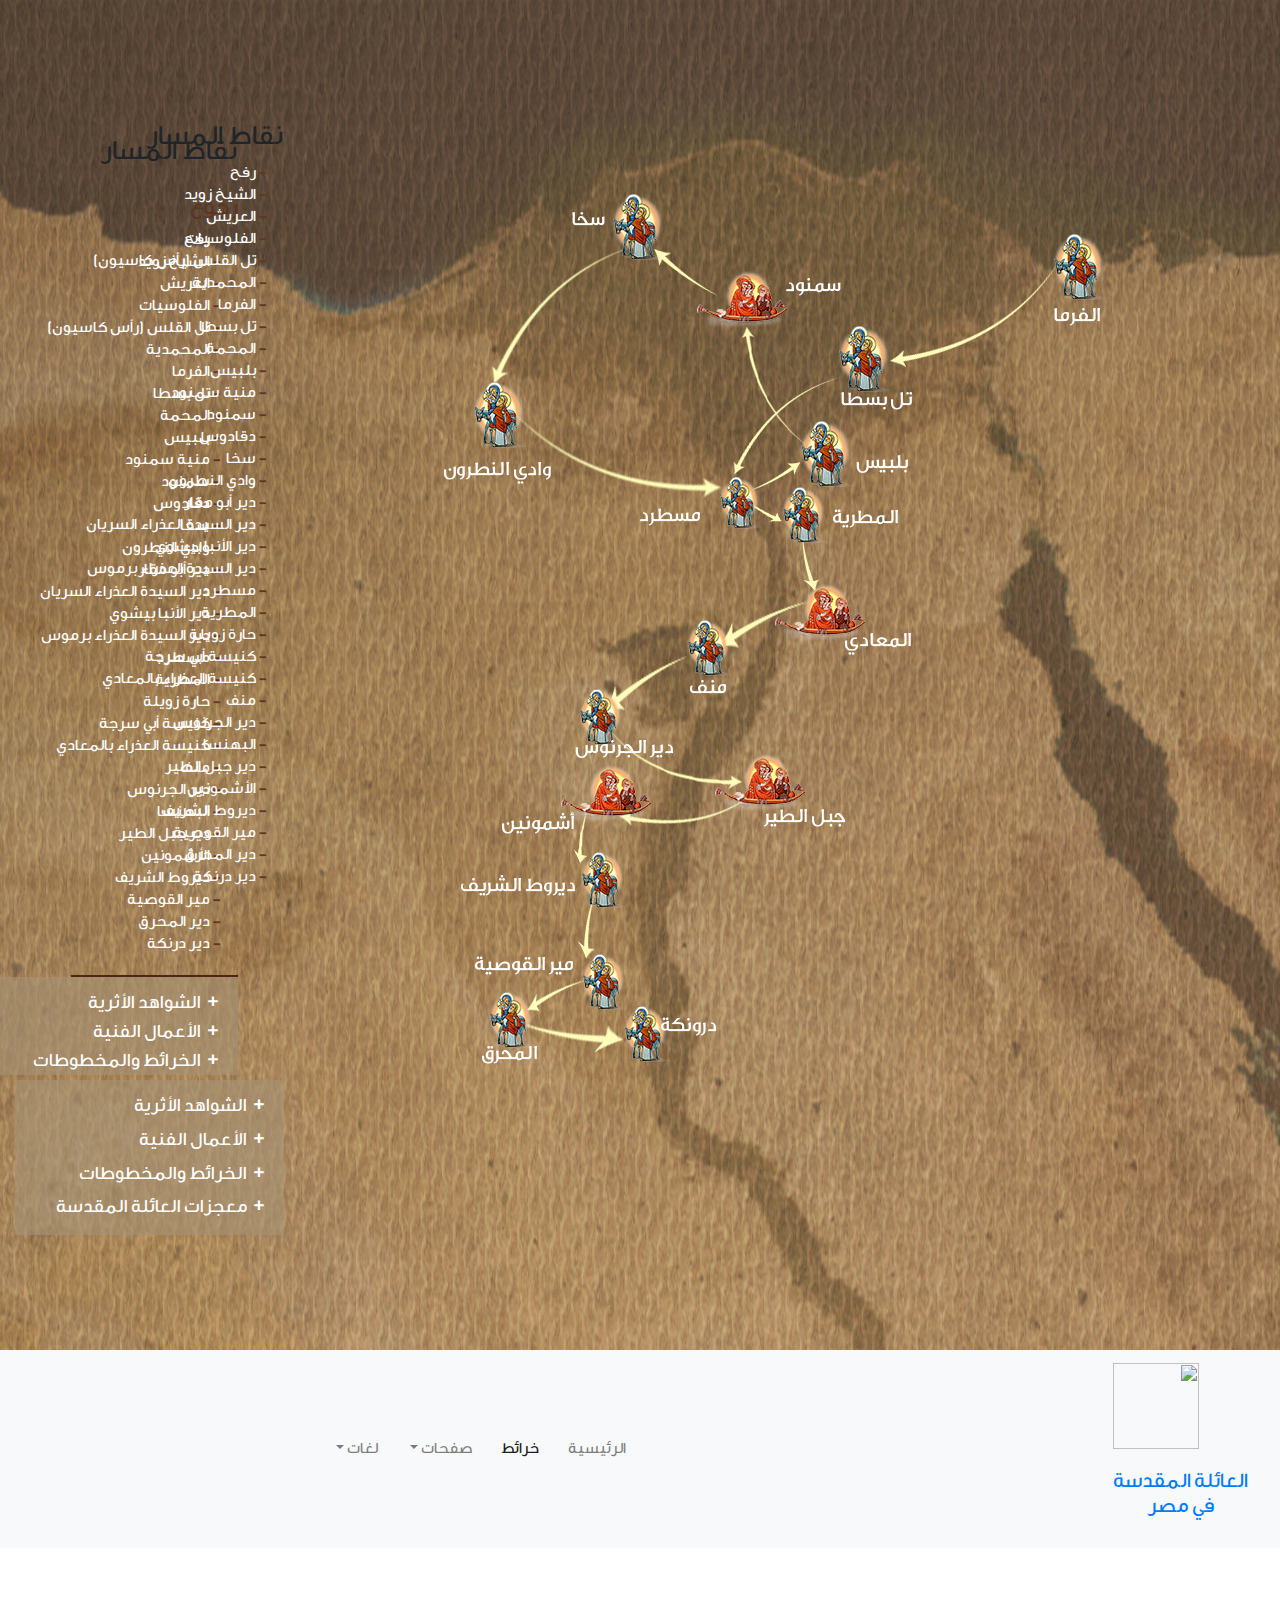
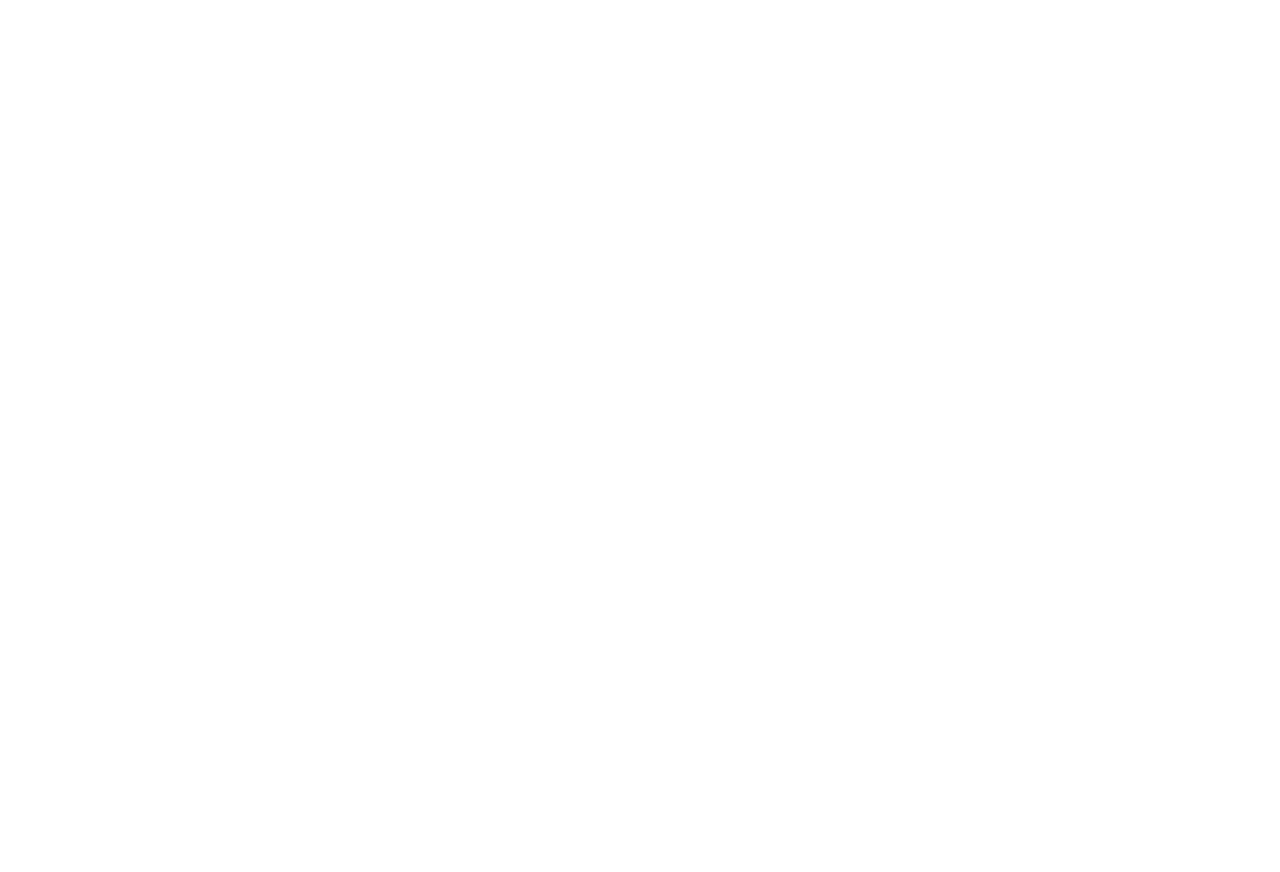
==== index.html @ 208ddb68 "edit" ====
<html>
  <head>
    <meta charset="utf-8" />
    <title>العائلة المقدسة في مصر</title>
    <link rel="stylesheet" href="edit.css">
    <meta content="width=device-width" name="viewport" />
    <meta
      name="viewport"
      content="width=device-width, initial-scale=1, user-scalable=no"
    />
    <meta
      http-equiv="Content-Security-Policy"
      content="upgrade-insecure-requests"
    />
    <link rel="stylesheet" href="style1.css">
    <link rel="stylesheet" href="style2.css">
    <link rel="stylesheet" href="style3.css">
    <link
      rel="icon"
      href="https://oldmap.blessedegypt.com/design2/images/iconpopimg.png"
      type="image/x-icon"
    />
    <link rel="preconnect" href="https://fonts.googleapis.com" />
    <link
      rel="stylesheet"
      href="https://stackpath.bootstrapcdn.com/bootstrap/4.3.1/css/bootstrap.min.css"
      integrity="sha384-ggOyR0iXCbMQv3Xipma34MD+dH/1fQ784/j6cY/iJTQUOhcWr7x9JvoRxT2MZw1T"
      crossorigin="anonymous"
    />
    <!--load all styles -->
        <!--load all styles -->
    <!-- Start WOWSlider.com HEAD section -->


    <!-- End WOWSlider.com HEAD section -->

    <link
      rel="stylesheet"
      href="https://oldmap.blessedegypt.com/css/txx5.css"
    />
    
    <!--added by gerges -->
    <style>
      #second-screen {
        padding-top: 0 !important;
        background: none !important;
      }
      @media (min-width: 769px){
        section#second-screen {
            height: 1350px!important;
        }
      }
      @media (max-width: 500px) and (max-height: 860px){
          section#second-screen {
              height: 845px!important;
          }
      }
      @media (max-width: 540px) and (max-height: 720px){
          section#second-screen {
              height: 1015px!important;
          }
        }

      #second-screen .time-line {
        position: absolute;
        top: 120px;
        left: 15px;
      }
    </style>
    <style>
      .city a {
        color: #fff !important;
      }
    </style>
  </head>
  <body>
    <section id="second-screen" style="height: 819px; padding-top: 50px">
      <div>
        <div>
          <div class="time-line">
            <div class="time">
              <h3>نقاط المسار</h3>
              <table>
                <tbody>
                  <tr>
                    <td class="sep"></td>
                    <td>4 AC</td>
                    <td class="city">
                      <a href="javascript:void(0);" onclick="showMap('رفح',3)"
                        >رفح</a
                      >
                    </td>
                  </tr>
                  <tr>
                    <td class="sep"></td>
                    <td>4 AC</td>
                    <td class="city">
                      <a
                        href="javascript:void(0);"
                        onclick="showMap('الشيخ زويد',10)"
                        >الشيخ زويد</a
                      >
                    </td>
                  </tr>
                  <tr>
                    <td class="sep"></td>
                    <td>4 AC</td>
                    <td class="city">
                      <a
                        href="javascript:void(0);"
                        onclick="showMap('العريش',1)"
                        >العريش</a
                      >
                    </td>
                  </tr>
                  <tr>
                    <td class="sep"></td>
                    <td>4 AC</td>
                    <td class="city">
                      <a
                        href="javascript:void(0);"
                        onclick="showMap('الفلوسيات',11)"
                        >الفلوسيات</a
                      >
                    </td>
                  </tr>
                  <tr>
                    <td class="sep"></td>
                    <td>4 AC</td>
                    <td class="city">
                      <a
                        href="javascript:void(0);"
                        onclick="showMap('تل القلس (رأس كاسيون)',27)"
                        >تل القلس (رأس كاسيون)</a
                      >
                    </td>
                  </tr>
                  <tr>
                    <td class="sep"></td>
                    <td>4 AC</td>
                    <td class="city">
                      <a
                        href="javascript:void(0);"
                        onclick="showMap('المحمدية',28)"
                        >المحمدية</a
                      >
                    </td>
                  </tr>
                  <tr>
                    <td class="sep"></td>
                    <td>4 AC</td>
                    <td class="city">
                      <a
                        href="javascript:void(0);"
                        onclick="showMap('الفرما',29)"
                        >الفرما</a
                      >
                    </td>
                  </tr>
                  <tr>
                    <td class="sep"></td>
                    <td>4 AC</td>
                    <td class="city">
                      <a
                        href="javascript:void(0);"
                        onclick="showMap('تل بسطا',30)"
                        >تل بسطا</a
                      >
                    </td>
                  </tr>
                  <tr>
                    <td class="sep"></td>
                    <td>4 AC</td>
                    <td class="city">
                      <a
                        href="javascript:void(0);"
                        onclick="showMap('المحمة',31)"
                        >المحمة</a
                      >
                    </td>
                  </tr>
                  <tr>
                    <td class="sep"></td>
                    <td>4 AC</td>
                    <td class="city">
                      <a href="javascript:void(0);" onclick="showMap('بلبيس',5)"
                        >بلبيس</a
                      >
                    </td>
                  </tr>
                  <tr>
                    <td class="sep"></td>
                    <td>4 AC</td>
                    <td class="city">
                      <a
                        href="javascript:void(0);"
                        onclick="showMap('منية سمنود',33)"
                        >منية سمنود</a
                      >
                    </td>
                  </tr>
                  <tr>
                    <td class="sep"></td>
                    <td>4 AC</td>
                    <td class="city">
                      <a href="javascript:void(0);" onclick="showMap('سمنود',9)"
                        >سمنود</a
                      >
                    </td>
                  </tr>
                  <tr>
                    <td class="sep"></td>
                    <td>4 AC</td>
                    <td class="city">
                      <a
                        href="javascript:void(0);"
                        onclick="showMap('دقادوس',34)"
                        >دقادوس</a
                      >
                    </td>
                  </tr>
                  <tr>
                    <td class="sep"></td>
                    <td>4 AC</td>
                    <td class="city">
                      <a href="javascript:void(0);" onclick="showMap('سخا',8)"
                        >سخا</a
                      >
                    </td>
                  </tr>
                  <tr>
                    <td class="sep"></td>
                    <td>4 AC</td>
                    <td class="city">
                      <a
                        href="javascript:void(0);"
                        onclick="showMap('وادي النطرون',35)"
                        >وادي النطرون</a
                      >
                    </td>
                  </tr>
                  <tr>
                    <td class="sep"></td>
                    <td>4 AC</td>
                    <td class="city">
                      <a
                        href="javascript:void(0);"
                        onclick="showMap('دير أبو مقار',36)"
                        >دير أبو مقار</a
                      >
                    </td>
                  </tr>
                  <tr>
                    <td class="sep"></td>
                    <td>4 AC</td>
                    <td class="city">
                      <a
                        href="javascript:void(0);"
                        onclick="showMap('دير السيدة العذراء السريان',37)"
                        >دير السيدة العذراء السريان</a
                      >
                    </td>
                  </tr>
                  <tr>
                    <td class="sep"></td>
                    <td>4 AC</td>
                    <td class="city">
                      <a
                        href="javascript:void(0);"
                        onclick="showMap('دير الأنبا بيشوي',41)"
                        >دير الأنبا بيشوي</a
                      >
                    </td>
                  </tr>
                  <tr>
                    <td class="sep"></td>
                    <td>4 AC</td>
                    <td class="city">
                      <a
                        href="javascript:void(0);"
                        onclick="showMap('دير السيدة العذراء برموس',42)"
                        >دير السيدة العذراء برموس</a
                      >
                    </td>
                  </tr>
                  <tr>
                    <td class="sep"></td>
                    <td>4 AC</td>
                    <td class="city">
                      <a
                        href="javascript:void(0);"
                        onclick="showMap('مسطرد',55)"
                        >مسطرد</a
                      >
                    </td>
                  </tr>
                  <tr>
                    <td class="sep"></td>
                    <td>4 AC</td>
                    <td class="city">
                      <a
                        href="javascript:void(0);"
                        onclick="showMap('المطرية',43)"
                        >المطرية</a
                      >
                    </td>
                  </tr>
                  <tr>
                    <td class="sep"></td>
                    <td>4 AC</td>
                    <td class="city">
                      <a
                        href="javascript:void(0);"
                        onclick="showMap('حارة زويلة',56)"
                        >حارة زويلة</a
                      >
                    </td>
                  </tr>
                  <tr>
                    <td class="sep"></td>
                    <td>4 AC</td>
                    <td class="city">
                      <a
                        href="javascript:void(0);"
                        onclick="showMap('كنيسة أبي سرجة',44)"
                        >كنيسة أبي سرجة</a
                      >
                    </td>
                  </tr>
                  <tr>
                    <td class="sep"></td>
                    <td>4 AC</td>
                    <td class="city">
                      <a
                        href="javascript:void(0);"
                        onclick="showMap('كنيسة العذراء بالمعادي',45)"
                        >كنيسة العذراء بالمعادي</a
                      >
                    </td>
                  </tr>
                  <tr>
                    <td class="sep"></td>
                    <td>4 AC</td>
                    <td class="city">
                      <a href="javascript:void(0);" onclick="showMap('منف',46)"
                        >منف</a
                      >
                    </td>
                  </tr>
                  <tr>
                    <td class="sep"></td>
                    <td>4 AC</td>
                    <td class="city">
                      <a
                        href="javascript:void(0);"
                        onclick="showMap('دير الجرنوس',48)"
                        >دير الجرنوس</a
                      >
                    </td>
                  </tr>
                  <tr>
                    <td class="sep"></td>
                    <td>4 AC</td>
                    <td class="city">
                      <a
                        href="javascript:void(0);"
                        onclick="showMap('البهنسا',47)"
                        >البهنسا</a
                      >
                    </td>
                  </tr>
                  <tr>
                    <td class="sep"></td>
                    <td>4 AC</td>
                    <td class="city">
                      <a
                        href="javascript:void(0);"
                        onclick="showMap('دير جبل الطير',49)"
                        >دير جبل الطير</a
                      >
                    </td>
                  </tr>
                  <tr>
                    <td class="sep"></td>
                    <td>4 AC</td>
                    <td class="city">
                      <a
                        href="javascript:void(0);"
                        onclick="showMap('الأشمونين',50)"
                        >الأشمونين</a
                      >
                    </td>
                  </tr>
                  <tr>
                    <td class="sep"></td>
                    <td>4 AC</td>
                    <td class="city">
                      <a
                        href="javascript:void(0);"
                        onclick="showMap('ديروط الشريف',51)"
                        >ديروط الشريف</a
                      >
                    </td>
                  </tr>
                  <tr>
                    <td class="sep"></td>
                    <td>4 AC</td>
                    <td class="city">
                      <a
                        href="javascript:void(0);"
                        onclick="showMap('مير القوصية',52)"
                        >مير القوصية</a
                      >
                    </td>
                  </tr>
                  <tr>
                    <td class="sep"></td>
                    <td>4 AC</td>
                    <td class="city">
                      <a
                        href="javascript:void(0);"
                        onclick="showMap('دير المحرق',7)"
                        >دير المحرق</a
                      >
                    </td>
                  </tr>
                  <tr>
                    <td class="sep"></td>
                    <td>4 AC</td>
                    <td class="city">
                      <a
                        href="javascript:void(0);"
                        onclick="showMap('دير درنكة',12)"
                        >دير درنكة</a
                      >
                    </td>
                  </tr>
                </tbody>
              </table>
            </div>
            <div class="separator"></div>
            <div class="layers">
              <!-- <h3>LAYERS</h3>-->

              <div
                class="panel-group"
                id="accordion"
                role="tablist"
                aria-multiselectable="true"
              >
                <div class="panel panel-default">
                  <div class="panel-heading" role="tab" id="headingOne1">
                    <h4 class="panel-title">
                      <a
                        role="button"
                        data-toggle="collapse"
                        data-parent="#accordion"
                        href="#collapseOne1"
                        aria-expanded="true"
                        aria-controls="collapseOne1"
                      >
                        الشواهد الأثرية
                      </a>
                    </h4>
                  </div>
                  <div
                    id="collapseOne1"
                    class="panel-collapse collapse in"
                    role="tabpanel"
                    aria-labelledby="headingOne1"
                  >
                    <div class="panel-body">
                      <ul>
                        <li>
                          <a onclick="ViewChurches()">الكنائس والأديرة </a>
                        </li>
                        <li><a onclick="ViewCaves()">المغارات </a></li>
                        <li><a onclick="ViewRocks()">الأحجار </a></li>
                        <li><a onclick="ViewWells()">الأبار </a></li>
                        <li><a onclick="ViewTrees()"> الأشجار </a></li>
                      </ul>
                    </div>
                  </div>
                </div>
                <div class="panel panel-default">
                  <div class="panel-heading" role="tab" id="headingOne2">
                    <h4 class="panel-title">
                      <a
                        role="button"
                        data-toggle="collapse"
                        data-parent="#accordion"
                        href="#collapseOne2"
                        aria-expanded="true"
                        aria-controls="collapseOne2"
                      >
                        الأعمال الفنية
                      </a>
                    </h4>
                  </div>
                  <div
                    id="collapseOne2"
                    class="panel-collapse collapse in"
                    role="tabpanel"
                    aria-labelledby="headingOne2"
                  >
                    <div class="panel-body">
                      <ul>
                        <li>
                          <a
                            href="https://oldmap.blessedegypt.com/ar/category/art-work/coptic-and-international-icons"
                            >أيقونات قبطية وعالمية</a
                          >
                        </li>
                        <li>
                          <a
                            href="https://oldmap.blessedegypt.com/ar/category/art-work/holy-family-in-museums"
                            >العائلة المقدسة في المتاحف</a
                          >
                        </li>
                        <li>
                          <a
                            href="https://oldmap.blessedegypt.com/ar/category/art-work/holy-family-on-stamps"
                            >العائلة المقدسة على الطوابع</a
                          >
                        </li>
                        <li>
                          <a
                            href="https://oldmap.blessedegypt.com/ar/category/art-work/holy-family-coptic-art"
                            >الفن القبطي للعائلة المقدسة</a
                          >
                        </li>
                        <li>
                          <a
                            href="https://oldmap.blessedegypt.com/ar/category/art-work/coins-for-holy-family"
                            >عملات معدنية للعائلة المقدسة</a
                          >
                        </li>
                      </ul>
                    </div>
                  </div>
                </div>
                <div class="panel panel-default">
                  <div class="panel-heading" role="tab" id="headingOne3">
                    <h4 class="panel-title">
                      <a
                        role="button"
                        data-toggle="collapse"
                        data-parent="#accordion"
                        href="#collapseOne3"
                        aria-expanded="true"
                        aria-controls="collapseOne3"
                      >
                        الخرائط والمخطوطات
                      </a>
                    </h4>
                  </div>
                  <div
                    id="collapseOne3"
                    class="panel-collapse collapse in"
                    role="tabpanel"
                    aria-labelledby="headingOne3"
                  >
                    <div class="panel-body">
                      <ul>
                        <li>
                          <a
                            href="https://oldmap.blessedegypt.com/ar/category/maps-and-manuscripts/maps"
                            >خرائط</a
                          >
                        </li>
                        <li>
                          <a
                            href="https://oldmap.blessedegypt.com/ar/category/maps-and-manuscripts/manuscripts"
                            >المخطوطات</a
                          >
                        </li>
                        <li>
                          <a
                            href="https://oldmap.blessedegypt.com/ar/category/maps-and-manuscripts/coming-trip"
                            >رحلة المجيئ</a
                          >
                        </li>
                        <li>
                          <a
                            href="https://oldmap.blessedegypt.com/ar/category/maps-and-manuscripts/return-trip"
                            >رحلة العودة</a
                          >
                        </li>
                      </ul>
                    </div>
                  </div>
                </div>
                <div class="panel panel-default">
                  <div class="panel-heading" role="tab" id="headingOne4">
                    <h4 class="panel-title">
                      <a
                        href="https://oldmap.blessedegypt.com/ar/category/holy-family-miracles"
                      >
                        معجزات العائلة المقدسة
                      </a>
                    </h4>
                  </div>
                  <div
                    id="collapseOne4"
                    class="panel-collapse collapse in"
                    role="tabpanel"
                    aria-labelledby="headingOne4"
                  >
                    <div class="panel-body">
                      <ul></ul>
                    </div>
                  </div>
                </div>
              </div>
            </div>
          </div>
          <!--    Start Map -->
          <div class="map-overflow" style="direction: ltr">
            <div class="map-cont">
              <img
                class="map"
                src="map1.jpg"
                alt="map"
              />

              <div class="layers">
                <img
                  class="arrows-layer"
                  src="arrows.png"
                />

                <img
                  class="points-layer"
                  src="points.png"
                />

                <img
                  class="names-layer"
                  src="names.png"
                />

                <a
                  onclick="showMap('الفرما',29)"
                  class="alink"
                  style="top: 10px; right: 20px"
                  title="الفرما"
                ></a>

                <div class="viewIconImg">
                  <img
                    src="https://blessedegypt.com/map/images/church.png"
                    class="viewChurch animate__slideInDown"
                    style="width: 50px; height: auto; top: 10px; right: 40px"
                  />
                </div>

                <a
                  onclick="showMap('تل بسطا',30)"
                  class="alink"
                  style="top: 120px; right: 240px"
                  title="تل بسطا"
                ></a>
                <div class="viewIconImg">
                  <img
                    src="https://blessedegypt.com/map/images/wells.png"
                    class="viewWell animate__slideInDown"
                    style="width: 50px; height: auto; top: 120px; right: 260px"
                  />
                  <img
                    src="https://blessedegypt.com/map/images/church.png"
                    class="viewChurch animate__slideInDown"
                    style="width: 50px; height: auto; top: 120px; right: 260px"
                  />
                </div>

                <a
                  onclick="showMap('بلبيس',5)"
                  class="alink"
                  style="top: 230px; right: 290px; width: 70px; height: 70px"
                  title="بلبيس"
                ></a>
                <div class="viewIconImg"></div>

                <a
                  onclick="showMap('سمنود',9)"
                  class="alink"
                  style="top: 65px; right: 355px"
                  title="سمنود"
                ></a>
                <div class="viewIconImg">
                  <img
                    src="https://blessedegypt.com/map/images/wells.png"
                    class="viewWell animate__slideInDown"
                    style="width: 50px; height: auto; top: 65px; right: 375px"
                  />
                  <img
                    src="https://blessedegypt.com/map/images/church.png"
                    class="viewChurch animate__slideInDown"
                    style="width: 50px; height: auto; top: 65px; right: 375px"
                  />
                </div>

                <a
                  onclick="showMap('سخا',8)"
                  class="alink"
                  style="top: 0; left: 150px"
                  title="سخا"
                ></a>
                <div class="viewIconImg">
                  <img
                    src="https://blessedegypt.com/map/images/rocks0.png"
                    class="viewRock animate__slideInDown"
                    style="width: 50px; height: auto; top: 0px; left: 170px"
                  />
                  <img
                    src="https://blessedegypt.com/map/images/church.png"
                    class="viewChurch animate__slideInDown"
                    style="width: 50px; height: auto; top: 0px; left: 170px"
                  />
                </div>

                <a
                  onclick="showMap('وادي النطرون',35)"
                  class="alink"
                  style="top: 170px; left: 20px"
                  title="وادي النطرون"
                ></a>
                <div class="viewIconImg">
                  <img
                    src="https://blessedegypt.com/map/images/church.png"
                    class="viewChurch animate__slideInDown"
                    style="width: 50px; height: auto; top: 170px; left: 40px"
                  />
                </div>

                <a
                  onclick="showMap('مسطرد',55)"
                  class="alink"
                  style="top: 270px; right: 390px; width: 70px; height: 70px"
                  title="مسطرد"
                ></a>
                <div class="viewIconImg">
                  <img
                    src="https://blessedegypt.com/map/images/wells.png"
                    class="viewWell animate__slideInDown animate__slideInDown"
                    style="width: 50px; height: auto; top: 270px; right: 410px"
                  />
                  <img
                    src="https://blessedegypt.com/map/images/church.png"
                    class="viewChurch animate__slideInDown"
                    style="width: 50px; height: auto; top: 270px; right: 410px"
                  />
                  <img
                    src="https://blessedegypt.com/map/images/caves0.png"
                    class="viewCave animate__slideInDown"
                    style="width: 50px; height: auto; top: 270px; right: 410px"
                  />
                </div>

                <a
                  onclick="showMap('المطرية',43)"
                  class="alink"
                  style="top: 300px; right: 320px; width: 70px; height: 70px"
                  title="المطرية"
                ></a>
                <div class="viewIconImg">
                  <img
                    src="https://blessedegypt.com/map/images/tree0.png"
                    class="viewTree animate__slideInDown"
                    style="width: 50px; height: auto; top: 300px; right: 340px"
                  />
                  <img
                    src="https://blessedegypt.com/map/images/wells.png"
                    class="viewWell animate__slideInDown"
                    style="width: 50px; height: auto; top: 300px; right: 340px"
                  />
                  <img
                    src="https://blessedegypt.com/map/images/church.png"
                    class="viewChurch animate__slideInDown"
                    style="width: 50px; height: auto; top: 300px; right: 340px"
                  />
                </div>

                <a
                  onclick="showMap('كنيسة العذراء بالمعادي',45)"
                  class="alink"
                  style="top: 380px; right: 280px; width: 90px; height: 90px"
                  title="كنيسة العذراء بالمعادي"
                ></a>
                <div class="viewIconImg">
                  <img
                    src="https://blessedegypt.com/map/images/church.png"
                    class="viewChurch animate__slideInDown"
                    style="width: 50px; height: auto; top: 380px; right: 300px"
                  />
                </div>

                <a
                  onclick="showMap('منف',46)"
                  class="alink"
                  style="top: 420px; left: 240px; width: 90px; height: 90px"
                  title="manf "
                ></a>
                <div class="viewIconImg"></div>

                <a
                  onclick="showMap('دير الجرنوس',48)"
                  class="alink"
                  style="top: 480px; left: 130px; width: 90px; height: 90px"
                  title="دير الجرنوس"
                ></a>
                <div class="viewIconImg">
                  <img
                    src="https://blessedegypt.com/map/images/wells.png"
                    class="viewWell animate__slideInDown"
                    style="width: 50px; height: auto; top: 480px; left: 150px"
                  />
                  <img
                    src="https://blessedegypt.com/map/images/church.png"
                    class="viewChurch animate__slideInDown"
                    style="width: 50px; height: auto; top: 480px; left: 150px"
                  />
                </div>

                <a
                  onclick="showMap('دير جبل الطير',49)"
                  class="alink"
                  style="top: 542px; left: 290px; width: 90px; height: 90px"
                  title="دير جبل الطير"
                ></a>
                <div class="viewIconImg">
                  <img
                    src="https://blessedegypt.com/map/images/rocks0.png"
                    class="viewRock animate__slideInDown"
                    style="width: 50px; height: auto; top: 542px; left: 310px"
                  />
                  <img
                    src="https://blessedegypt.com/map/images/church.png"
                    class="viewChurch animate__slideInDown"
                    style="width: 50px; height: auto; top: 542px; left: 310px"
                  />
                  <img
                    src="https://blessedegypt.com/map/images/caves0.png"
                    class="viewCave animate__slideInDown"
                    style="width: 50px; height: auto; top: 542px; left: 310px"
                  />
                </div>

                <a
                  onclick="showMap('الأشمونين',50)"
                  class="alink"
                  style="top: 572px; left: 140px; width: 70px; height: 70px"
                  title="الأشمونين"
                ></a>
                <div class="viewIconImg">
                  <img
                    src="https://blessedegypt.com/map/images/church.png"
                    class="viewChurch animate__slideInDown"
                    style="width: 50px; height: auto; top: 572px; left: 160px"
                  />
                </div>

                <a
                  onclick="showMap('ديروط الشريف',51)"
                  class="alink"
                  style="bottom: 140px; left: 130px; width: 80px; height: 80px"
                  title="ديروط الشريف"
                ></a>
                <div class="viewIconImg">
                  <img
                    src="https://blessedegypt.com/map/images/tree0.png"
                    class="viewTree animate__slideInDown"
                    style="
                      width: 50px;
                      height: auto;
                      bottom: 140px;
                      left: 150px;
                    "
                  />
                  <img
                    src="https://blessedegypt.com/map/images/church.png"
                    class="viewChurch animate__slideInDown"
                    style="
                      width: 50px;
                      height: auto;
                      bottom: 140px;
                      left: 150px;
                    "
                  />
                </div>

                <a
                  onclick="showMap('مير القوصية',52)"
                  class="alink"
                  style="bottom: 40px; left: 130px; width: 80px; height: 80px"
                  title="مير القوصية"
                ></a>
                <div class="viewIconImg"></div>

                <a
                  onclick="showMap('دير المحرق',7)"
                  class="alink"
                  style="bottom: 5px; left: 40px; width: 80px; height: 80px"
                  title="دير المحرق"
                ></a>
                <div class="viewIconImg">
                  <img
                    src="https://blessedegypt.com/map/images/church.png"
                    class="viewChurch animate__slideInDown"
                    style="width: 50px; height: auto; bottom: 5px; left: 60px"
                  />
                </div>

                <a
                  onclick="showMap('دير درنكة',12)"
                  class="alink"
                  style="bottom: -15px; left: 180px; width: 70px; height: 70px"
                  title="dronka "
                ></a>
                <div class="viewIconImg">
                  <img
                    src="https://blessedegypt.com/map/images/church.png"
                    class="viewChurch animate__slideInDown"
                    style="
                      width: 50px;
                      height: auto;
                      bottom: -15px;
                      left: 200px;
                    "
                  />
                </div>
              </div>
            </div>
          </div>
          <!--    End Map -->
        </div>
      </div>
    </section>

    <section id="mapcontainer">
      <nav class="navbar navbar-expand-lg navbar-light bg-light ss">
        <div class="navbar-brand">
          <a
            class="navbar-brandx"
            href="https://oldmap.blessedegypt.com/ar/map"
          >
            <img
              class="animate__animated animate__pulse animate__infinite"
              src="https://blessedegypt.com/map/images/iconpopimg.png"
              data-pagespeed-url-hash="285851992"
              onload="pagespeed.CriticalImages.checkImageForCriticality(this);"
            />
            <p>العائلة المقدسة <br />في مصر</p>
          </a>
        </div>

        <button
          class="navbar-toggler"
          type="button"
          data-toggle="collapse"
          data-target="#navbarNavDropdown"
          aria-controls="navbarNavDropdown"
          aria-expanded="false"
          aria-label="Toggle navigation"
        >
          <span class="navbar-toggler-icon"></span>
        </button>
        <div class="collapse navbar-collapse" id="navbarNavDropdown">
          <ul class="navbar-nav" style="margin-right: 40% !important">
            <li class="nav-item">
              <a class="nav-link" href="https://oldmap.blessedegypt.com/ar"
                >الرئيسية</a
              >
            </li>
            <li class="nav-item active" onclick="showMap('RAFAH')">
              <a
                class="nav-link"
                href="javascript:void(0);"
                onclick="showMap('RAFAH')"
                >خرائط</a
              >
            </li>

            <li class="nav-item dropdown">
              <a
                class="nav-link dropdown-toggle"
                href="#"
                id="navbarDropdown"
                role="button"
                data-toggle="dropdown"
                aria-haspopup="true"
                aria-expanded="false"
              >
                صفحات
              </a>
              <div class="dropdown-menu" aria-labelledby="navbarDropdown">
                <a
                  class="dropdown-item"
                  href="https://oldmap.blessedegypt.com/ar/page/about-us"
                  >من نحن</a
                >
                <a
                  class="dropdown-item"
                  href="https://oldmap.blessedegypt.com/ar/page/contact-us"
                  >تواصل معنا</a
                >
                <a
                  class="dropdown-item"
                  href="https://oldmap.blessedegypt.com/ar/page/references"
                  >المصادر</a
                >
              </div>
            </li>

            <li class="nav-item dropdown">
              <a
                class="nav-link dropdown-toggle"
                href="#"
                id="navbarDropdown"
                role="button"
                data-toggle="dropdown"
                aria-haspopup="true"
                aria-expanded="false"
              >
                لغات
              </a>
              <div class="dropdown-menu" aria-labelledby="navbarDropdown">
                <a
                  class="dropdown-item"
                  href="https://oldmap.blessedegypt.com/lang/en"
                  >English
                  <img
                    src="https://oldmap.blessedegypt.com/images/english.png"
                  />
                </a>
                <a
                  class="dropdown-item"
                  href="https://oldmap.blessedegypt.com/lang/fr"
                  >Français
                  <img src="https://oldmap.blessedegypt.com/images/fr.png"
                /></a>
                <a
                  class="dropdown-item"
                  href="https://oldmap.blessedegypt.com/lang/de"
                  >Deutsch
                  <img src="https://oldmap.blessedegypt.com/images/de.png"
                /></a>
                <a
                  class="dropdown-item"
                  href="https://oldmap.blessedegypt.com/lang/it"
                  >Italiano
                  <img src="https://oldmap.blessedegypt.com/images/it.png"
                /></a>
                <a
                  class="dropdown-item"
                  href="https://oldmap.blessedegypt.com/lang/sp"
                  >Español
                  <img src="https://oldmap.blessedegypt.com/images/sp.png"
                /></a>
                <a
                  class="dropdown-item"
                  href="https://oldmap.blessedegypt.com/lang/pt"
                  >Português
                  <img src="https://oldmap.blessedegypt.com/images/pt.png"
                /></a>
                <a
                  class="dropdown-item"
                  href="https://oldmap.blessedegypt.com/lang/ru"
                  >Русский
                  <img src="https://oldmap.blessedegypt.com/images/ru.png"
                /></a>
              </div>
            </li>
          </ul>
        </div>
      </nav>

      <div class="menu-overlay">&nbsp;</div>
      <div id="map-timline2">
        <div class="time-line" style="width: 100% !important">
          <div class="time">
            <h3>نقاط المسار</h3>
            <h4
              class="return"
              onclick="Return2()"
              style="
                cursor: pointer;
                color: #5c3623;
                padding-top: 16px;
                font-family: 'Cinzel';
                text-align: center;
              "
            >
              رجوع
            </h4>

            <table>
              <tbody>
                <tr>
                  <td class="sep"></td>
                  <td>4 AC</td>
                  <td class="city">
                    <a href="javascript:void(0);" onclick="showMap('رفح',3)"
                      >رفح</a
                    >
                  </td>
                </tr>
                <tr>
                  <td class="sep"></td>
                  <td>4 AC</td>
                  <td class="city">
                    <a
                      href="javascript:void(0);"
                      onclick="showMap('الشيخ زويد',10)"
                      >الشيخ زويد</a
                    >
                  </td>
                </tr>
                <tr>
                  <td class="sep"></td>
                  <td>4 AC</td>
                  <td class="city">
                    <a href="javascript:void(0);" onclick="showMap('العريش',1)"
                      >العريش</a
                    >
                  </td>
                </tr>
                <tr>
                  <td class="sep"></td>
                  <td>4 AC</td>
                  <td class="city">
                    <a
                      href="javascript:void(0);"
                      onclick="showMap('الفلوسيات',11)"
                      >الفلوسيات</a
                    >
                  </td>
                </tr>
                <tr>
                  <td class="sep"></td>
                  <td>4 AC</td>
                  <td class="city">
                    <a
                      href="javascript:void(0);"
                      onclick="showMap('تل القلس (رأس كاسيون)',27)"
                      >تل القلس (رأس كاسيون)</a
                    >
                  </td>
                </tr>
                <tr>
                  <td class="sep"></td>
                  <td>4 AC</td>
                  <td class="city">
                    <a
                      href="javascript:void(0);"
                      onclick="showMap('المحمدية',28)"
                      >المحمدية</a
                    >
                  </td>
                </tr>
                <tr>
                  <td class="sep"></td>
                  <td>4 AC</td>
                  <td class="city">
                    <a href="javascript:void(0);" onclick="showMap('الفرما',29)"
                      >الفرما</a
                    >
                  </td>
                </tr>
                <tr>
                  <td class="sep"></td>
                  <td>4 AC</td>
                  <td class="city">
                    <a
                      href="javascript:void(0);"
                      onclick="showMap('تل بسطا',30)"
                      >تل بسطا</a
                    >
                  </td>
                </tr>
                <tr>
                  <td class="sep"></td>
                  <td>4 AC</td>
                  <td class="city">
                    <a href="javascript:void(0);" onclick="showMap('المحمة',31)"
                      >المحمة</a
                    >
                  </td>
                </tr>
                <tr>
                  <td class="sep"></td>
                  <td>4 AC</td>
                  <td class="city">
                    <a href="javascript:void(0);" onclick="showMap('بلبيس',5)"
                      >بلبيس</a
                    >
                  </td>
                </tr>
                <tr>
                  <td class="sep"></td>
                  <td>4 AC</td>
                  <td class="city">
                    <a
                      href="javascript:void(0);"
                      onclick="showMap('منية سمنود',33)"
                      >منية سمنود</a
                    >
                  </td>
                </tr>
                <tr>
                  <td class="sep"></td>
                  <td>4 AC</td>
                  <td class="city">
                    <a href="javascript:void(0);" onclick="showMap('سمنود',9)"
                      >سمنود</a
                    >
                  </td>
                </tr>
                <tr>
                  <td class="sep"></td>
                  <td>4 AC</td>
                  <td class="city">
                    <a href="javascript:void(0);" onclick="showMap('دقادوس',34)"
                      >دقادوس</a
                    >
                  </td>
                </tr>
                <tr>
                  <td class="sep"></td>
                  <td>4 AC</td>
                  <td class="city">
                    <a href="javascript:void(0);" onclick="showMap('سخا',8)"
                      >سخا</a
                    >
                  </td>
                </tr>
                <tr>
                  <td class="sep"></td>
                  <td>4 AC</td>
                  <td class="city">
                    <a
                      href="javascript:void(0);"
                      onclick="showMap('وادي النطرون',35)"
                      >وادي النطرون</a
                    >
                  </td>
                </tr>
                <tr>
                  <td class="sep"></td>
                  <td>4 AC</td>
                  <td class="city">
                    <a
                      href="javascript:void(0);"
                      onclick="showMap('دير أبو مقار',36)"
                      >دير أبو مقار</a
                    >
                  </td>
                </tr>
                <tr>
                  <td class="sep"></td>
                  <td>4 AC</td>
                  <td class="city">
                    <a
                      href="javascript:void(0);"
                      onclick="showMap('دير السيدة العذراء السريان',37)"
                      >دير السيدة العذراء السريان</a
                    >
                  </td>
                </tr>
                <tr>
                  <td class="sep"></td>
                  <td>4 AC</td>
                  <td class="city">
                    <a
                      href="javascript:void(0);"
                      onclick="showMap('دير الأنبا بيشوي',41)"
                      >دير الأنبا بيشوي</a
                    >
                  </td>
                </tr>
                <tr>
                  <td class="sep"></td>
                  <td>4 AC</td>
                  <td class="city">
                    <a
                      href="javascript:void(0);"
                      onclick="showMap('دير السيدة العذراء برموس',42)"
                      >دير السيدة العذراء برموس</a
                    >
                  </td>
                </tr>
                <tr>
                  <td class="sep"></td>
                  <td>4 AC</td>
                  <td class="city">
                    <a href="javascript:void(0);" onclick="showMap('مسطرد',55)"
                      >مسطرد</a
                    >
                  </td>
                </tr>
                <tr>
                  <td class="sep"></td>
                  <td>4 AC</td>
                  <td class="city">
                    <a
                      href="javascript:void(0);"
                      onclick="showMap('المطرية',43)"
                      >المطرية</a
                    >
                  </td>
                </tr>
                <tr>
                  <td class="sep"></td>
                  <td>4 AC</td>
                  <td class="city">
                    <a
                      href="javascript:void(0);"
                      onclick="showMap('حارة زويلة',56)"
                      >حارة زويلة</a
                    >
                  </td>
                </tr>
                <tr>
                  <td class="sep"></td>
                  <td>4 AC</td>
                  <td class="city">
                    <a
                      href="javascript:void(0);"
                      onclick="showMap('كنيسة أبي سرجة',44)"
                      >كنيسة أبي سرجة</a
                    >
                  </td>
                </tr>
                <tr>
                  <td class="sep"></td>
                  <td>4 AC</td>
                  <td class="city">
                    <a
                      href="javascript:void(0);"
                      onclick="showMap('كنيسة العذراء بالمعادي',45)"
                      >كنيسة العذراء بالمعادي</a
                    >
                  </td>
                </tr>
                <tr>
                  <td class="sep"></td>
                  <td>4 AC</td>
                  <td class="city">
                    <a href="javascript:void(0);" onclick="showMap('منف',46)"
                      >منف</a
                    >
                  </td>
                </tr>
                <tr>
                  <td class="sep"></td>
                  <td>4 AC</td>
                  <td class="city">
                    <a
                      href="javascript:void(0);"
                      onclick="showMap('دير الجرنوس',48)"
                      >دير الجرنوس</a
                    >
                  </td>
                </tr>
                <tr>
                  <td class="sep"></td>
                  <td>4 AC</td>
                  <td class="city">
                    <a
                      href="javascript:void(0);"
                      onclick="showMap('البهنسا',47)"
                      >البهنسا</a
                    >
                  </td>
                </tr>
                <tr>
                  <td class="sep"></td>
                  <td>4 AC</td>
                  <td class="city">
                    <a
                      href="javascript:void(0);"
                      onclick="showMap('دير جبل الطير',49)"
                      >دير جبل الطير</a
                    >
                  </td>
                </tr>
                <tr>
                  <td class="sep"></td>
                  <td>4 AC</td>
                  <td class="city">
                    <a
                      href="javascript:void(0);"
                      onclick="showMap('الأشمونين',50)"
                      >الأشمونين</a
                    >
                  </td>
                </tr>
                <tr>
                  <td class="sep"></td>
                  <td>4 AC</td>
                  <td class="city">
                    <a
                      href="javascript:void(0);"
                      onclick="showMap('ديروط الشريف',51)"
                      >ديروط الشريف</a
                    >
                  </td>
                </tr>
                <tr>
                  <td class="sep"></td>
                  <td>4 AC</td>
                  <td class="city">
                    <a
                      href="javascript:void(0);"
                      onclick="showMap('مير القوصية',52)"
                      >مير القوصية</a
                    >
                  </td>
                </tr>
                <tr>
                  <td class="sep"></td>
                  <td>4 AC</td>
                  <td class="city">
                    <a
                      href="javascript:void(0);"
                      onclick="showMap('دير المحرق',7)"
                      >دير المحرق</a
                    >
                  </td>
                </tr>
                <tr>
                  <td class="sep"></td>
                  <td>4 AC</td>
                  <td class="city">
                    <a
                      href="javascript:void(0);"
                      onclick="showMap('دير درنكة',12)"
                      >دير درنكة</a
                    >
                  </td>
                </tr>
              </tbody>
            </table>
            <div class="separator"></div>
            <div class="layers">
              <!-- <h3>LAYERS</h3>-->

              <div
                class="panel-group"
                id="accordion"
                role="tablist"
                aria-multiselectable="true"
              >
                <div class="panel panel-default">
                  <div class="panel-heading" role="tab" id="headingOne1">
                    <h4 class="panel-title">
                      <a
                        role="button"
                        data-toggle="collapse"
                        data-parent="#accordion"
                        href="#collapseOne1"
                        aria-expanded="true"
                        aria-controls="collapseOne1"
                      >
                        الشواهد الأثرية
                      </a>
                    </h4>
                  </div>
                  <div
                    id="collapseOne1"
                    class="panel-collapse collapse in"
                    role="tabpanel"
                    aria-labelledby="headingOne1"
                  >
                    <div class="panel-body">
                      <ul>
                        <li>
                          <a
                            href="javascript:void(0);"
                            onclick="showMap('CHURCHES')"
                            >الكنائس والأديرة
                          </a>
                        </li>
                        <li>
                          <a
                            href="javascript:void(0);"
                            onclick="showMap('CAVES')"
                            >المغارات</a
                          >
                        </li>
                        <li>
                          <a
                            href="javascript:void(0);"
                            onclick="showMap('ROCKS')"
                          >
                            الأحجار
                          </a>
                        </li>
                        <li>
                          <a
                            href="javascript:void(0);"
                            onclick="showMap('WELLS')"
                            >الأبار
                          </a>
                        </li>
                        <li>
                          <a
                            href="javascript:void(0);"
                            onclick="showMap('TREES')"
                          >
                            الأشجار
                          </a>
                        </li>
                      </ul>
                    </div>
                  </div>
                </div>
                <div class="panel panel-default">
                  <div class="panel-heading" role="tab" id="headingOne2">
                    <h4 class="panel-title">
                      <a
                        role="button"
                        data-toggle="collapse"
                        data-parent="#accordion"
                        href="#collapseOne2"
                        aria-expanded="true"
                        aria-controls="collapseOne2"
                      >
                        الأعمال الفنية
                      </a>
                    </h4>
                  </div>
                  <div
                    id="collapseOne2"
                    class="panel-collapse collapse in"
                    role="tabpanel"
                    aria-labelledby="headingOne2"
                  >
                    <div class="panel-body">
                      <ul>
                        <li>
                          <a
                            href="https://oldmap.blessedegypt.com/ar/category/art-work/coptic-and-international-icons"
                            >أيقونات قبطية وعالمية</a
                          >
                        </li>
                        <li>
                          <a
                            href="https://oldmap.blessedegypt.com/ar/category/art-work/holy-family-in-museums"
                            >العائلة المقدسة في المتاحف</a
                          >
                        </li>
                        <li>
                          <a
                            href="https://oldmap.blessedegypt.com/ar/category/art-work/holy-family-on-stamps"
                            >العائلة المقدسة على الطوابع</a
                          >
                        </li>
                        <li>
                          <a
                            href="https://oldmap.blessedegypt.com/ar/category/art-work/holy-family-coptic-art"
                            >الفن القبطي للعائلة المقدسة</a
                          >
                        </li>
                        <li>
                          <a
                            href="https://oldmap.blessedegypt.com/ar/category/art-work/coins-for-holy-family"
                            >عملات معدنية للعائلة المقدسة</a
                          >
                        </li>
                      </ul>
                    </div>
                  </div>
                </div>
                <div class="panel panel-default">
                  <div class="panel-heading" role="tab" id="headingOne3">
                    <h4 class="panel-title">
                      <a
                        role="button"
                        data-toggle="collapse"
                        data-parent="#accordion"
                        href="#collapseOne3"
                        aria-expanded="true"
                        aria-controls="collapseOne3"
                      >
                        الخرائط والمخطوطات
                      </a>
                    </h4>
                  </div>
                  <div
                    id="collapseOne3"
                    class="panel-collapse collapse in"
                    role="tabpanel"
                    aria-labelledby="headingOne3"
                  >
                    <div class="panel-body">
                      <ul>
                        <li>
                          <a
                            href="https://oldmap.blessedegypt.com/ar/category/maps-and-manuscripts/maps"
                            >خرائط</a
                          >
                        </li>
                        <li>
                          <a
                            href="https://oldmap.blessedegypt.com/ar/category/maps-and-manuscripts/manuscripts"
                            >المخطوطات</a
                          >
                        </li>
                        <li>
                          <a
                            href="https://oldmap.blessedegypt.com/ar/category/maps-and-manuscripts/coming-trip"
                            >رحلة المجيئ</a
                          >
                        </li>
                        <li>
                          <a
                            href="https://oldmap.blessedegypt.com/ar/category/maps-and-manuscripts/return-trip"
                            >رحلة العودة</a
                          >
                        </li>
                      </ul>
                    </div>
                  </div>
                </div>
                <div class="panel panel-default">
                  <div class="panel-heading" role="tab" id="headingOne4">
                    <h4 class="panel-title">
                      <a
                        href="https://oldmap.blessedegypt.com/ar/category/holy-family-miracles"
                      >
                        معجزات العائلة المقدسة
                      </a>
                    </h4>
                  </div>
                  <div
                    id="collapseOne4"
                    class="panel-collapse collapse in"
                    role="tabpanel"
                    aria-labelledby="headingOne4"
                  >
                    <div class="panel-body">
                      <ul></ul>
                    </div>
                  </div>
                </div>
              </div>
            </div>
          </div>
        </div>
      </div>

      <div id="map">
        <div style="height: 100%; width: 100%">
          <div style="overflow: hidden"></div>
        </div>
      </div>
    </section>
  </body>
</html>
---- style1.css ----
nav {
    direction: rtl;
  }

  div#popup,
  .popup-image,
  .popup-embed,
  .popup-video {
    z-index: 9 !important;
  }

  @media (max-width: 500px) {
    .gm-style .gm-style-iw-c {
      height: 154px;
      padding-top: 50px !important;
    }

    button.gm-ui-hover-effect {
      background-color: #fff !important;
      width: 35px !important;
      padding-top: 0px !important;
      text-align: center;
      position: relative;
      left: 120px;
      top: 5px !important;
      padding-left: 3px !important;
    }

    .icon-features div img {
      width: 45px !important;
    }

    .icon-features .loctext {
      right: 108px;
      position: absolute;
    }

    .icon-features .locrotate {
      position: absolute;
      top: 13px;
      right: 64px;
    }

    .icon-features .locvideo {
      position: absolute;
      right: 44px;
      top: 53px;
    }

    .icon-features .loctitle {
      position: absolute;
      right: 86px;
      top: 60px;
    }
  }

  @media (max-width: 768px) {
    .gmnoprint {
      top: 32px !important;
      bottom: auto !important;
    }

    .gm-svpc {
      display: none;
    }
  }

  @media (min-width: 769px) {
    /*
.gmnoprint {
left: auto!important;
right: 0px!important;
top: 153px!important;
bottom: auto!important;
}*/
    .gmnoprint {
      top: 55px !important;
      bottom: auto !important;
    }

    .gm-svpc {
      display: none;
    }

    .navbar-brand img {
      height: 65px !important;
      width: auto !important;
    }

    a.navbar-brandx p {
      font-size: 21px;
      text-align: center;
      line-height: 25px;
    }

    #mapcontainer #map-timline2 {
      position: absolute;
      top: 135px !important;
    }

    img.footerim1.animate__animated.animate__pulse.animate__infinite:hover,
    a.navbar-brandx img:hover {
      background-image: url(https://blessedegypt.com/map/images/g00.png);
    }
  }

  img.footerim1.animate__animated.animate__pulse.animate__infinite {
    background-position: -7px -7px;
    background-repeat: no-repeat;
    background-size: contain;
    transition: 0.3s !important;
  }

  .popup-text .carousel-item h3,
  .popup-text .carousel-item.active h3 {
    text-align: center;
    color: #492b1c;
    font-family: "Tajawal";
    font-weight: 900;
  }

  a.navbar-brandx img {
    background-position: -4px -3px;
    background-repeat: no-repeat;
    background-size: contain;
    transition: 0.3s !important;
  }

  /*
.map-locations .animate-img img:hover {
    background-image: url(https://blessedegypt.com/map/images/g00.png);
    /* background-color: #cccccc;
    height: auto;
    background-position: 0px 0px;
    background-repeat: no-repeat;
    background-size: cover;
    position: relative;
    padding: 0px;
}*/

  .gmnoprint.gm-style-cc {
    display: none;
  }

  .gmnoprint .gm-style-cc {
    display: none;
  }

  .loctitle p {
    font-size: 30px !important;
    font-weight: 900;
    color: #e9a954;
    font-family: "Cinzel";
  }

  .icon-features .loctitle {
    position: absolute;
    top: 70px;
    /* BACKGROUND-COLOR: RED; */
    width: 51%;
    left: 80px;
    right: 71px;
  }

  .loctitle p {
    font-size: 20px !important;
    font-weight: 900;
    color: #e9a954;
    font-family: "Cinzel";
    text-align: CENTER;
    text-shadow: 2px 2px #59311f;
  }

  span.closex {
    color: #5b3522;

    background-color: #ffffff;
  }

  @media (min-width: 768px) {
    .navbar-brand {
      display: inline-block;
      padding-top: 0px;
      padding-bottom: 0px;
    }

    .navbar-brand img {
      height: 86px !important;
    }

    a.navbar-brandx p {
      padding-top: 20px;
    }

    .icon-features .locimage {
      right: 152px;
      top: 21px;
    }
    .icon-features .loctext {
      right: 110px;
      top: 21px;
    }

    .icon-features .locrotate {
      top: 21px;
      right: 67px;
    }

    .icon-features .locvideo {
      right: 24px;
      top: 21px;
    }
    .loctitle p {
      font-size: 26px !important;
      font-weight: 900;
      color: #e9a954;
      font-family: "Cinzel";
      text-align: CENTER;
      text-shadow: 2px 2px #59311f;
      letter-spacing: 3px;
    }

    .icon-features .loctitle {
      top: 70px;
      width: 51%;
      left: 102px;
      right: 79px;
    }

    div#popup {
      left: 42%;
      top: 30%;
      width: 777px !important;
      height: 500px;
    }

    .popup-text {
      overflow-y: auto;
      height: 314px;
      padding: 0 20px;
    }

    .popup-video,
    .popup-embed,
    .popup-image {
      padding: 103px 90px 0px 102px;
      height: 639px;
    }
  }

  .icon-features .locimage {
    right: 152px;
    top: 21px;
  }
  .icon-features .loctext {
    right: 110px;
    top: 21px;
  }

  .icon-features .locrotate {
    top: 21px;
    right: 67px;
  }

  .icon-features .locvideo {
    right: 24px;
    top: 21px;
  }
  .loctitle p {
    font-size: 26px !important;
    font-weight: 900;
    color: #e9a954;
    font-family: "Cinzel";
    text-align: CENTER;
    text-shadow: 2px 2px #59311f;
    letter-spacing: 3px;
  }

  .icon-features .loctitle {
    top: 70px;
    width: 51%;
    left: 102px;
    right: 79px;
  }

  .layers ul {
    padding: 0px;
    display: grid;
  }

  .layers h4 {
    margin: 0;
  }

  .panel-body li a,
  h4.panel-title {
    font-family: "Raleway";
  }

  h4.panel-title {
    margin-bottom: 5px;
  }

  div#map-timline2 h4.panel-title {
    margin-bottom: 0px;
  }

  @media (max-width: 768px) {
    .icon-features .loctitle {
      position: absolute;
      top: 70px;
      width: 47%;
      left: 65px;
      right: 71px;
    }

    div#carousel-example2 {
      height: 306px;
    }
  }

  div#carousel-example2,
  iframe#embed {
    border: 3px solid #8d6e63;
    padding: 0px;
  }

  a.carousel-control-next-icon {
    justify-content: end;
  }

  a.carousel-control-prev {
    justify-content: start;
  }

  .carousel-indicators {
    position: absolute;
    right: 0;
    bottom: -8px;
    left: 0;
    z-index: 15;
    display: -ms-flexbox;
    display: flex;
    -ms-flex-pack: center;
    justify-content: right;
    padding-left: 0;
    margin-right: 76px;
    margin-left: 15%;
    list-style: none;
  }

  .carousel-indicators li {
    width: 13px;
    height: 13px;
    border-radius: 50%;
    background-color: #8d6e63;
  }

  a.carousel-control-next {
    justify-content: end !important;
  }

  div#map-timline2 .separator {
    width: 70%;
    height: 2px;
    margin-top: 20px;
    background-color: #4f2514;
    margin-bottom: 0px;
  }

  .locimage .active-img,
  .icon-features .locimage img:hover {
    background-image: url(https://blessedegypt.com/map/images/hover.png?ixlib=rb-1.2.1&ixid=eyJhcHBfaWQiOjEyMDd9&auto=format&fit=crop&w=500&q=60) !important;
    background-position: center center;
    background-repeat: no-repeat;
    background-size: cover;
    position: relative;
    width: 62px !important;
    padding: 8px 3px 0 2px !important;
    height: auto !important;
    width: 50px !important;
    right: -4px !important;
    top: -3px;
  }

  .loctext .active-text,
  .icon-features .loctext img:hover {
    padding: 7px 5px 0 3px !important;
    height: auto !important;
    width: 50px !important;

    left: 1px !important;
    top: -4px !important;
  }

  .locrotate .active-img,
  .icon-features .locrotate img:hover {
    padding: 9px 5px 2px 3px !important;
    height: auto !important;
    width: 50px !important;
    right: -2px;
    top: -6px;
  }

  .locvideo .active-img,
  .icon-features .locvideo img:hover {
    padding: 8px 3px 0px 1px !important;
    height: auto !important;
    width: 50px !important;
    right: -2px !important;
    top: -5px;
  }

  div#popup p {
    text-align: left !important;
  }

  .carousel-indicators {
    justify-content: left;
    padding-left: 0;
    margin-right: 0px;
    margin-left: 28px;
  }

  @media (max-width: 768px) {
    .icon-features .loctitle {
      position: absolute;
      top: 66px;
      width: 47%;
      left: 84px;
      right: 71px;
    }

    .loctitle p {
      font-size: 19px !important;
      letter-spacing: 1px;
    }
    .icon-features .loctext {
      right: 116px;
    }

    .icon-features .locrotate {
      right: 79px;
    }
    .icon-features .locvideo {
      right: 44px;
    }

    .icon-features {
      height: 150px !important;
    }

    .loctitle p {
      font-size: 19px !important;
      letter-spacing: 1px;

      padding-bottom: 0px;
      margin-bottom: 0px;
      line-height: 20px;
    }

    .popup-text {
      overflow-y: auto;
      height: 500px;
      padding: 0px 0px;
    }

    div#popup {
      padding: 66px 14px;
    }

    .emb-title,
    .vid-title,
    .vid-text {
      padding-top: 20px;
    }
  }

  @media (max-width: 769px) and (max-height: 1366px) {
    div#popup {
      padding: 86px 14px 59px;
    }
  }

  .carousel.slide.slider-text .carousel-indicators li {
    text-align: center;
    width: auto;
  }

  ol.carousel-indicators {
    direction: ltr !important;
  }

  div#map.opened-text {
    height: 1500px !important;
  }

  td.city {
    padding-left: 18px;
  }

  div#popup {
    position: relative;
  }

  span.closex {
    height: 25px;
  }

  .popup-text pre {
    white-space: pre-wrap !important;
    font-weight: 600;
    line-height: 1.5;
    font-family: tajawal;
    color: #562e1c;
  }

  .popup-text {
    width: 100%;
  }

  .loctitle p {
    font-size: 17px !important;

    letter-spacing: 0px;
  }

  .nav-item.language-ar img {
    height: 13px;
    margin-left: 5px;
    margin-top: -5px;
    width: auto;
  }

  @media (min-width: 768px) {
    li.nav-item {
      margin-left: 12px;
    }
    .navbar-brand img {
      height: 86px !important;
      width: auto !important;
    }
  }

  @font-face {
    font-family: "GE Dinar One";
    src: url("fonts/GEDinarOne-Medium.woff2")
        format("woff2"),
      url("fonts/GEDinarOne-Medium.woff2")
        format("woff");
    font-weight: 500;
    font-style: normal;
    font-display: swap;
  }
  li.nav-item.language-ar a.nav-link {
    font-family: "GE Dinar One" !important;
    font-size: 17px;
    letter-spacing: 0;
  }

  ::-webkit-scrollbar {
    width: 10px;
  }

  ::-webkit-scrollbar-thumb {
    background: #544435;
  }

  ::-webkit-scrollbar-track {
    background: #d4c6b8;
  }

  div#accordion,
  .time-line .time,
  h4.return {
    text-align: right !important;
  }

  tr {
    display: flex;
    flex-direction: row-reverse;
  }

  td.city {
    padding-right: 18px;
    padding-left: 0px;
  }

  
  .carousel-item.acive {
    text-align: right;
  }

  .popup-text pre {
    overflow: hidden;
  }

  .popup-embed,
  .popup-image {
    text-align: center;
  }

  @media (min-width: 768px) {
    iframe#embed {
      width: 85%;
    }
  }

  .carousel-indicators {
    justify-content: center;
  }

  .carousel.slide.slider-text .carousel-indicators li {
    text-align: center;
    width: 17px !important;
    height: 0px;
    background: #4f2514;
    border-radius: 50% !important;
  }

  div#popup p {
    text-align: right !important;
    font-family: "GE Dinar One";
  }

  .at-expanding-share-button-toggle-bg span {
    background-color: #4f2514 !important;
  }

  .at-expanding-share-button[data-position="bottom-right"] {
    bottom: 50px;
    left: 50px;
    right: auto;
  }

  @media (max-width: 768px) {
    .at-expanding-share-button[data-position="bottom-right"] {
      left: 5px;
      right: auto;
      bottom: 20px;
    }
  }

  #wowslider-container1 {
    max-height: 390px !important;
  }

  #wowslider-container1 .ws_images > div > img {
    max-height: 384px;
  }

  #wowslider-container1 .ws_images,
  #wowslider-container1 .ws_images .ws_list img,
  #wowslider-container1 .ws_images > div > img {
    max-height: 384px !important;
  }

  @media (max-width: 600px) {
    #wowslider-container1.ws_gestures {
      left: 0px;
      width: 70%;
      margin: auto;
    }
    .navbar-expand-lg .navbar-nav .nav-link {
      letter-spacing: 0;
      text-align: right;
    }
  }

  .time-line .separator {
    width: 100%;
  }

  table {
    width: 100%;
  }

  button.viewMore {
    background-color: transparent;
    border: none;
    float: left;
    color: #fff !important;
    margin-left: 9px;
  }
  button.viewMore a {
    color: #544435 !important;
    font-weight: 700;
    text-decoration: none !important;
    font-family: "GE Dinar One" !important;
  }

  .carousel.slide.slider-text .carousel-indicators li {
    width: 16px !important;
    height: 16px !important;

    box-sizing: border-box;
  }

  .loctitle p {
    font-family: "GE Dinar One";
  }

  .time-line .layers {
    width: 100%;
    background-color: #a7927599;
    padding: 10px 4px 10px 20px;
    margin-top: 20px;
  }

  div#map-timline2 .separator {
    width: 70%;
    margin-top: 20px;
    margin-bottom: 0px;
    float: right;
  }

  section#mapcontainer #map-timline2 {
    width: 238px;
  }
  
  @media (min-width: 769px) {
    section#second-screen .container {
      padding-top: 75px;
    }

    iframe#embed {
      width: 98%;
    }
  }

  @media (max-width: 360px) and (max-height: 640px) {
    section#second-screen {
      height: 1140px !important;
      background-image: url(https://blessedegypt.com/map/images/smap360-640.png) !important;
    }
  }

  .viewIconImg {
    margin-top: -75px;
    margin-left: 68px;
  }
  .at-expanding-share-button[data-position="bottom-right"] {
    left: auto;
    right: 50px;
  }

  .viewIconImg img,
  .viewIconImg p {
    display: none;
  }

  .layers ul li {
    cursor: pointer;
  }

  .viewIconImg img {
    width: 44px;
  }

  @media (min-width: 768px) {
    div#popup span.closex {
      left: 26px;
    }
  }

  .popup-text .carousel-item h3,
  .popup-text .carousel-item.active h3 {
    text-align: center !important;
    color: #492b1c !important;
    font-family: "Tajawal" !important;
    font-weight: 900 !important;
  }

  div#popup p,
  div#popup span {
    font-family: "GE Dinar One" !important;
    font-weight: 400 !important;
    font-size: 20px !important;
    color: #562e1c !important;
  }

  ol.carousel-indicators {
    direction: rtl !important;
  }

  .carousel.slide.slider-text .carousel-indicators li {
    width: 0;
    height: 0;
  }

  div#map-timline2 {
    width: 24%;
  }

  .col-md-12.points-img.viewed img {
    border: 3px solid #67432e;
    background-color: #67432e;
  }

  div#carouselExampleIndicators2 .carousel-inner {
    overflow-y: hidden;
  }

  div#carouselExampleIndicators2 .carousel-item.active {
    width: 90%;
  }

  div#carouselExampleIndicators2 .carousel-indicators {
    bottom: 53px !important;
  }

  .carousel-indicators li {
    background-color: transparent;
  }

  div#carouselExampleIndicators2 .carousel-control-prev {
    left: 3px;
  }

  div#carouselExampleIndicators2 .carousel-control-next {
    right: 7px;
  }

  .carousel-indicators li {
    background-color: transparent;
    color: #544435;
    font-family: "GE Dinar One";
    font-weight: 900;
    font-size: 19px;
    margin-right: 10px;
  }

  div#carouselExampleIndicators2 .carousel-caption.d-none.d-md-block p {
    background-color: #544435;
    color: #fff;
    width: fit-content;
    padding: 2px 5px;
  }

  @media (min-width: 768px) {
    .points-title {
      text-align: right;
    }
  }
  @media (max-width: 768px) {
    .points-content-container .carousel-inner {
      height: 419px;
    }
    div#carouselExampleIndicators2 .carousel-inner {
      height: 303px;
    }
    .carousel-control-prev-icon,
    .carousel-control-next-icon {
      display: none;
    }
    div#carouselExampleIndicators2 .carousel-item.active {
      width: 100%;
    }
    .d-none {
      display: block !important;
    }
    .points-content-container {
      min-height: 421px;
      height: auto !important;
    }

    .popup-image {
      padding: 118px 14px 59px;
      background-image: url(https://blessedegypt.com/map/images/350-450.png);
      height: 480px;
    }
    button.viewMore {
      margin-top: 11px;
      margin-left: 40px;
    }

    #mapcontainer .map-resize {
      height: 900px !important;
    }

    div#popup span.closex {
      left: 80% !important;
      top: 8px;
    }
    div#popup {
      padding: 64px 14px 0px;
      height: 502px !important;
      background-image: url(https://blessedegypt.com/map/images/350-450.png);
    }

    .popup-text {
      width: 93% !important;
      overflow-y: auto;
      margin-top: 8px;
      height: 500px;
      padding: 0px 10px;
      height: 295px;
    }
  }

  a.navbar-brandx p,
  a.nav-link {
    letter-spacing: 0;
  }

  @media (min-width: 768px) {
    img.ar4.animate__animated.animate__pulse.animate__infinite {
      width: 50px;
      left: 333px;
      top: 32px;
    }

    .zweid-fus {
      float: right;
    }
    .col-md-3.zuweid.animate-img {
      position: relative;
      left: -23px;
    }
    .col-md-3.arish.animate-img {
      left: 300px !important;
      top: 75px !important;
    }
    .ar112-desc {
      left: 439px;
    }

    .col-md-3.arrow.animate-img img {
      position: relative;
      left: 224px;
      width: 49px;
      top: 19px;
    }

    .col-md-3.felusiyat.animate-img {
      position: relative;
      left: 181px;
      top: 41px;
      z-index: 99999999999999;
      width: auto;
    }

    .col-md-3.arish.animate-img {
      z-index: 99999999999999999;
    }

    img.ar1.animate__animated.animate__pulse.animate__infinite {
      left: 177px !important;
      position: relative;
      width: 50px;
      top: -18px;
    }

    .col-md-3.rafah.animate-img {
      left: 152px;
      position: relative;
      top: 10px;
    }
    img.ar4.animate__animated.animate__pulse.animate__infinite {
      left: 422px;
      top: 67px;
    }

    .col-md-3.zuweid.animate-img {
      position: relative;
      left: 53px;
    }

    .col-md-3.arrow.animate-img img {
      left: 241px;
      top: -16px;
    }
    .col-md-3.arish.animate-img {
      left: 461px !important;
    }
    img.ar1.animate__animated.animate__pulse.animate__infinite {
      left: 268px !important;
    }

    .col-md-3.felusiyat.animate-img {
      left: 181px;
      top: 50px;
    }
    .row.kals {
      width: 100%;
    }

    .col-md-3.kasion.animate-img {
      position: relative;
      left: -41px;
      top: 15px;
    }

    .col-md-3.mohamdeya.animate-img {
      position: relative;
      left: 137px;
      top: 39px;
    }
    img.arowk1.animate__animated.animate__pulse.animate__infinite {
      width: 40px;
      position: relative;
      left: 683px;
      top: 94px;
    }

    img.ar1.animate__animated.animate__pulse.animate__infinite {
      left: 274px !important;
      top: -306px;
      z-index: 99999999999999999;
      width: 38px;
    }
    .col-md-3.Tell.farma0.animate-img {
      position: relative;
      left: 278px;
      top: 17px;
      z-index: 99999999999999999;
    }
    .col-md-3.basta0.animate-img {
      position: relative;
      left: 445px;
      top: 27px;
      z-index: 99999999999999999;
    }
    img.arowk2.animate__animated.animate__pulse.animate__infinite {
      position: relative;
      width: 44px;
      left: 333px;
      top: 73px;
    }
    img.ar112-desc.animate__animated.animate__pulse.animate__infinite {
      width: 71px;
      top: 117px;
      left: 583px;
    }
    img.arowk4.animate__animated.animate__pulse.animate__infinite {
      position: relative;
      width: 39px;
      left: 519px;
      top: 69px;
    }

    .row.maham {
      margin-top: 51px;
    }
    .col-md-3.mahama0.animate-img {
      position: relative;
      left: -413px;
      top: -42px;
      z-index: 9999999999999999;
    }
    img.arowk6.animate__animated.animate__pulse.animate__infinite {
      position: relative;
      width: 42px;
      top: 88px;
      left: 80px;
    }

    .col-md-3.belbes0.animate-img {
      position: relative;
      top: 62px;
      left: -72px;
      z-index: 99999999999;
    }
    img.ar8-belbes-desc.animate__animated.animate__pulse.animate__infinite {
      position: relative;
      right: 218px;
      top: -287px;
      width: 53px;
    }

    img.arowk5.animate__animated.animate__pulse.animate__infinite {
      position: relative;
      width: 123px;
      top: 188px;
      left: 20px;
    }
    .col-md-3.samanoud0.animate-img {
      position: relative;
      left: 255px;
      top: -35px;
      z-index: 999999999999;
    }

    img.ar033.animate__animated.animate__pulse.animate__infinite {
      visibility: hidden;
    }
    img.arowk3.animate__animated.animate__pulse.animate__infinite {
      visibility: hidden;
    }

    img.arowk7.animate__animated.animate__pulse.animate__infinite {
      position: relative;
      top: -37px;
      left: 301px;
      width: 58px;
    }

    td.city:after {
      color: #603720;
      width: 150px;
      height: 150px;
      content: " - ";
      font-weight: 900;
      font-family: "GE Dinar One";
    }

    .col-md-3.dakdos0.animate-img {
      position: relative;
      top: -121px;
      left: 174px;
    }
    img.arowk8.animate__animated.animate__pulse.animate__infinite {
      position: relative;
      width: 61px;
      top: -71px;
      left: 40px;
    }

    .col-md-3.sakha0.animate-img {
      position: relative;
      top: -74px;
      left: -146px;
      width: auto;
    }
    img.arowk9.animate__animated.animate__pulse.animate__infinite {
      position: relative;
      top: -90px;
      left: -185px;
      width: 62px;
    }

    .col-md-3.naba.animate-img {
      position: relative;
      left: -325px;
      top: -22px;
    }

    img.arowk10.animate__animated.animate__pulse.animate__infinite {
      position: relative;
      left: -371px;
      top: -15px;
      height: 65px;
    }

    .col-md-3.makarius0.animate-img {
      position: relative;
      left: -647px;
      top: 21px;
    }

    img.arowk12.animate__animated.animate__pulse.animate__infinite {
      position: relative;
      left: -746px;
      top: 108px;
      width: 40px;
    }

    img.arowk11.animate__animated.animate__pulse.animate__infinite {
      position: relative;
      top: -157px;
      width: 50px;
      left: 156px;
    }

    .col-md-3.syrian0.animate-img {
      position: relative;
      left: 31px;
      top: 8px;
    }

    img.arowk14.animate__animated.animate__pulse.animate__infinite {
      width: 37px;
      left: -12px;
      position: relative;
      top: -135px;
    }

    img.arowk16.animate__animated.animate__pulse.animate__infinite {
      position: relative;
      top: -152px;
      left: -115px;
      height: 69px;
    }

    .col-md-3.anba.animate-img {
      position: relative;
      top: -26px;
      left: -173px;
    }

    .col-md-3.baramos0.animate-img {
      position: relative;
      left: -380px;
      top: 67px;
    }

    img.arowk17.animate__animated.animate__pulse.animate__infinite {
      position: relative;
      left: -519px;
      width: 33px;
      top: -45px;
    }

    img.arowk13.animate__animated.animate__pulse.animate__infinite {
      width: 41px;
      position: relative;
      left: 79px;
      top: 52px;
    }

    .col-md-3.mostord0.animate-img {
      position: relative;
      left: -307px;
      top: -78px;
    }

    img.arowk15.animate__animated.animate__pulse.animate__infinite {
      position: relative;
      left: -213px;
      top: -54px;
      width: 250px;
    }

    .col-md-3.mataria0.animate-img {
      position: relative;
      left: -95px;
      top: -41px;
    }
    img.arowk20.animate__animated.animate__pulse.animate__infinite {
      position: relative;
      width: 55px;
      top: -120px;
      left: 180px;
    }
    .col-md-3.schurch.animate-img {
      position: relative;
      left: 58px;
      top: -21px;
    }
    img.arowk19.animate__animated.animate__pulse.animate__infinite {
      position: relative;
      left: 312px;
      width: 34px;
      top: -70px;
    }

    .col-md-3.mchurch.animate-img {
      position: relative;
      left: 217px;
      top: 119px;
    }

    img.arowk18.animate__animated.animate__pulse.animate__infinite {
      position: relative;
      left: -430px;
      width: 36px;
      top: 112px;
    }

    .col-md-3.manf.animate-img {
      position: relative;
      left: -369px;
      top: 117px;
      z-index: 9999999999999999;
    }

    img.arowk22.animate__animated.animate__pulse.animate__infinite {
      position: relative;
      left: -185px;
      height: 58px;
      top: 13px;
    }

    .col-md-3.garnous0.animate-img {
      position: relative;
      top: 75px;
      left: -9px;
    }

    img.arowk23.animate__animated.animate__pulse.animate__infinite {
      position: relative;
      left: -330px;
      height: 32px;
      top: 91px;
    }
    .col-md-3.bagansa0.animate-img {
      position: relative;
      top: 113px;
      left: 125px;
      z-index: 9999999999999999;
    }

    img.arowk24.animate__animated.animate__pulse.animate__infinite {
      left: -523px;
      position: relative;
      top: 145px;
      height: 34px;
    }
    .col-md-3.tair0.animate-img {
      position: relative;
      top: 204px;
      left: -249px;
    }

    img.arowk21.animate__animated.animate__pulse.animate__infinite {
      position: relative;
      top: 202px;
      left: -130px;
      height: 50px;
    }

    .col-md-3.ashmunayn0.animate-img {
      position: relative;
      left: -512px;
      top: 262px;
      z-index: 99999999999999;
    }

    .footer-right {
      margin-right: -142px !important;
    }
    img.arowk26.animate__animated.animate__pulse.animate__infinite {
      position: relative;
      top: 177px;
      height: 32px;
    }

    .col-md-3.sharif0.animate-img {
      position: relative;
      top: 238px;
      left: 174px;
    }

    img.arowk27.animate__animated.animate__pulse.animate__infinite {
      position: relative;
      top: 251px;
      height: 49px;
      left: -134px;
    }

    section#second-screen {
      height: 1338px !important;
      background-position: 24% 20%;
    }

    .col-md-3.quseya0.animate-img {
      position: relative;
      top: 292px;
      left: -98px;
    }

    img.arowk25.animate__animated.animate__pulse.animate__infinite {
      position: relative;
      top: 313px;
      left: 155px;
      height: 36px;
    }

    .col-md-3.muharaq0.animate-img {
      position: relative;
      top: 350px;
      left: -365px;
    }

    img.arowk30.animate__animated.animate__pulse.animate__infinite {
      position: relative;
      top: 381px;
      left: -595px;
      height: 38px;
    }

    .col-md-3.drunka0.animate-img {
      position: relative;
      top: 425px;
      left: -477px;
    }

    img.arowk28.animate__animated.animate__pulse.animate__infinite {
      position: relative;
      top: 437px;
      left: -314px;
      height: 63px;
    }

    img.arowk29.animate__animated.animate__pulse.animate__infinite {
      visibility: hidden;
    }

    .container {
      max-width: 1345px;
    }
    .map-locations {
      width: 77% !important;
    }

    .time-line {
      width: 21% !important;
    }

    .col-md-3.Tell.menyet.animate-img {
      position: relative;
      left: 67px;
      top: 31px;
    }

    img.arowk22.animate__animated.animate__pulse.animate__infinite {
      position: relative;
      left: -450px;
      height: 70px;
      top: -61px;
    }

    img.arowk15.animate__animated.animate__pulse.animate__infinite {
      position: relative;
      left: -171px;
      top: 16px;
      width: 216px;
    }

    .col-md-3.mostord0.animate-img {
      position: relative;
      left: -400px;
      top: -2px;
    }

    .col-md-3.mataria0.animate-img {
      position: relative;
      left: -144px;
      top: 41px;
    }

    .col-md-3.mataria0.animate-img {
      position: relative;
      left: -55px;
      top: -5px;
    }

    .col-md-3.schurch.animate-img {
      position: relative;
      left: 148px;
      top: 56px;
    }

    img.arowk20.animate__animated.animate__pulse.animate__infinite {
      position: relative;
      width: 45px;
      top: -22px;
      left: 271px;
    }

    .col-md-3.mchurch.animate-img {
      position: relative;
      left: 356px;
      top: 119px;
    }

    .col-md-3.manf.animate-img {
      position: relative;
      left: -369px;
      top: 200px;
      z-index: 9999999999999999;
    }
    img.arowk23.animate__animated.animate__pulse.animate__infinite {
      position: relative;
      left: -313px;
      height: 32px;
      top: 38px;
    }

    .col-md-3.garnous0.animate-img {
      position: relative;
      top: 135px;
      left: 73px;
    }

    img.arowk21.animate__animated.animate__pulse.animate__infinite {
      position: relative;
      top: 113px;
      left: 39px;
      height: 50px;
    }
    img.arowk24.animate__animated.animate__pulse.animate__infinite {
      left: -494px;
      position: relative;
      top: 172px;
      height: 34px;
    }

    .col-md-3.bagansa0.animate-img {
      position: relative;
      top: 165px;
      left: 250px;
      z-index: 9999999999999999;
    }
    img.arowk26.animate__animated.animate__pulse.animate__infinite {
      position: relative;
      top: 115px;
      left: 124px;
      width: 50px;
    }
    .col-md-3.tair0.animate-img {
      position: relative;
      top: 262px;
      left: -249px;
    }
    img.arowk27.animate__animated.animate__pulse.animate__infinite {
      position: relative;
      top: 162px;
      height: 49px;
      left: -86px;
    }
    .col-md-3.ashmunayn0.animate-img {
      position: relative;
      left: -574px;
      top: 296px;
      z-index: 99999999999999;
    }
    img.arowk25.animate__animated.animate__pulse.animate__infinite {
      position: relative;
      top: 232px;
      left: 264px;
      height: 28px;
    }

    .col-md-3.sharif0.animate-img {
      position: relative;
      top: 264px;
      left: 304px;
    }

    img.arowk28.animate__animated.animate__pulse.animate__infinite {
      position: relative;
      top: 278px;
      left: -270px;
      height: 63px;
    }

    .col-md-3.quseya0.animate-img {
      position: relative;
      top: 354px;
      left: -29px;
    }
    .col-md-3.muharaq0.animate-img {
      position: relative;
      top: 401px;
      left: -350px;
    }
    .col-md-3.drunka0.animate-img {
      position: relative;
      top: 480px;
      left: -540px;
    }

    img.arowk19.animate__animated.animate__pulse.animate__infinite {
      position: relative;
      left: 212px;
      width: 35px;
      top: auto;
      bottom: -529px;
    }
    img.arowk9.animate__animated.animate__pulse.animate__infinite {
      position: relative;
      top: auto;
      left: -134px;
      width: 38px;
      bottom: -853px;
    }
    img.arowk18.animate__animated.animate__pulse.animate__infinite {
      position: relative;
      left: -446px;
      width: 40px;
      top: 62px;
    }
    .col-md-3.zuweid.animate-img {
      position: relative;
      left: 38px;
      top: -25px;
    }
    .col-md-3.felusiyat.animate-img {
      left: 97px;
      top: 50px;
    }
    img.arowk4.animate__animated.animate__pulse.animate__infinite {
      position: relative;
      width: 39px;
      left: 465px;
      top: 69px;
    }
    img.arowk6.animate__animated.animate__pulse.animate__infinite {
      position: relative;
      width: 42px;
      top: 82px;
      left: -22px;
    }
    img.arowk2.animate__animated.animate__pulse.animate__infinite {
      position: relative;
      width: 44px;
      left: 313px;
      top: 97px;
    }

    img.arowk5.animate__animated.animate__pulse.animate__infinite {
      position: relative;
      width: 87px;
      top: 196px;
      left: -23px;
    }
    .col-md-3.arrowx img {
      position: relative;

      left: 203px;
      top: -16px;
      width: 38px;
    }

    .col-md-3.kasion.animate-img,
    .col-md-3.mohamdeya.animate-img,
    .col-md-3.Tell.menyet.animate-img,
    .col-md-3.schurch.animate-img,
    .col-md-3.garnous0.animate-img {
      width: auto;
      z-index: 9999999999999;
    }
  }

  @media (min-width: 768px) {
    img.ar4.animate__animated.animate__pulse.animate__infinite {
      width: 50px;
      left: 333px;
      top: 32px;
    }

    .zweid-fus {
      float: right;
    }
    .col-md-3.zuweid.animate-img {
      position: relative;
      left: -23px;
    }
    .col-md-3.arish.animate-img {
      left: 300px !important;
      top: 75px !important;
    }
    .ar112-desc {
      left: 439px;
    }

    .col-md-3.arrow img {
      position: relative;
      left: 224px;
      width: 49px;
      top: 19px;
    }

    .col-md-3.felusiyat.animate-img {
      position: relative;
      left: 181px;
      top: 41px;
      z-index: 99999999999999;
      width: auto;
    }

    .col-md-3.arish.animate-img {
      z-index: 99999999999999999;
    }

    img.ar1.animate__animated.animate__pulse.animate__infinite {
      left: 177px !important;
      position: relative;
      width: 50px;
      top: -18px;
    }

    .col-md-3.rafah.animate-img {
      left: 147px;
      position: relative;
      top: 10px;
    }
    img.ar4.animate__animated.animate__pulse.animate__infinite {
      left: 422px;
      top: 67px;
    }

    .col-md-3.zuweid.animate-img {
      position: relative;
      left: 53px;
    }

    .col-md-3.arrow img {
      left: 241px;
      top: -16px;
    }
    .col-md-3.arish.animate-img {
      left: 461px !important;
    }
    img.ar1.animate__animated.animate__pulse.animate__infinite {
      left: 268px !important;
    }

    .col-md-3.felusiyat.animate-img {
      left: 181px;
      top: 50px;
    }
    .row.kals {
      width: 100%;
    }

    .col-md-3.kasion.animate-img {
      position: relative;
      left: -41px;
      top: 15px;
    }

    .col-md-3.mohamdeya.animate-img {
      position: relative;
      left: 137px;
      top: 39px;
      width: auto;
      z-index: 999999999999999;
    }
    img.arowk1.animate__animated.animate__pulse.animate__infinite {
      width: 40px;
      position: relative;
      left: 683px;
      top: 94px;
    }

    img.ar1.animate__animated.animate__pulse.animate__infinite {
      left: 274px !important;
      top: -306px;
      z-index: 99999999999999999;
      width: 38px;
    }
    .col-md-3.Tell.farma0.animate-img {
      position: relative;
      left: 278px;
      top: 17px;
      z-index: 99999999999999999;
    }
    .col-md-3.basta0.animate-img {
      position: relative;
      left: 445px;
      top: 27px;
      z-index: 99999999999999999;
    }
    img.arowk2.animate__animated.animate__pulse.animate__infinite {
      position: relative;
      width: 44px;
      left: 333px;
      top: 73px;
    }
    img.ar112-desc.animate__animated.animate__pulse.animate__infinite {
      width: 71px;
      top: 117px;
      left: 583px;
    }
    img.arowk4.animate__animated.animate__pulse.animate__infinite {
      position: relative;
      width: 39px;
      left: 519px;
      top: 69px;
    }

    .row.maham {
      margin-top: 51px;
    }
    .col-md-3.mahama0.animate-img {
      position: relative;
      left: -413px;
      top: -42px;
      z-index: 9999999999999999;
    }
    img.arowk6.animate__animated.animate__pulse.animate__infinite {
      position: relative;
      width: 42px;
      top: 88px;
      left: 80px;
    }

    .col-md-3.belbes0.animate-img {
      position: relative;
      top: 62px;
      left: -72px;
      z-index: 99999999999;
    }
    img.ar8-belbes-desc.animate__animated.animate__pulse.animate__infinite {
      position: relative;
      right: 218px;
      top: -287px;
      width: 53px;
    }

    img.arowk5.animate__animated.animate__pulse.animate__infinite {
      position: relative;
      width: 123px;
      top: 188px;
      left: 20px;
    }
    .col-md-3.samanoud0.animate-img {
      position: relative;
      left: 255px;
      top: -35px;
      z-index: 999999999999;
    }

    img.ar033.animate__animated.animate__pulse.animate__infinite {
      visibility: hidden;
    }
    img.arowk3.animate__animated.animate__pulse.animate__infinite {
      visibility: hidden;
    }

    img.arowk7.animate__animated.animate__pulse.animate__infinite {
      position: relative;
      top: -37px;
      left: 301px;
      width: 58px;
    }

    .col-md-3.dakdos0.animate-img {
      position: relative;
      top: -121px;
      left: 174px;
    }
    img.arowk8.animate__animated.animate__pulse.animate__infinite {
      position: relative;
      width: 61px;
      top: -71px;
      left: 40px;
    }

    .col-md-3.sakha0.animate-img {
      position: relative;
      top: -74px;
      left: -146px;
      width: auto;
    }
    img.arowk9.animate__animated.animate__pulse.animate__infinite {
      position: relative;
      top: -90px;
      left: -185px;
      width: 62px;
    }

    .col-md-3.naba.animate-img {
      position: relative;
      left: -325px;
      top: -22px;
    }

    img.arowk10.animate__animated.animate__pulse.animate__infinite {
      position: relative;
      left: -371px;
      top: -15px;
      height: 65px;
    }

    .col-md-3.makarius0.animate-img {
      position: relative;
      left: -647px;
      top: 21px;
    }

    img.arowk12.animate__animated.animate__pulse.animate__infinite {
      position: relative;
      left: -746px;
      top: 108px;
      width: 40px;
    }

    img.arowk11.animate__animated.animate__pulse.animate__infinite {
      position: relative;
      top: -157px;
      width: 50px;
      left: 156px;
    }

    .col-md-3.syrian0.animate-img {
      position: relative;
      left: 31px;
      top: 8px;
    }

    img.arowk14.animate__animated.animate__pulse.animate__infinite {
      width: 37px;
      left: -12px;
      position: relative;
      top: -135px;
    }

    img.arowk16.animate__animated.animate__pulse.animate__infinite {
      position: relative;
      top: -152px;
      left: -115px;
      height: 69px;
    }

    .col-md-3.anba.animate-img {
      position: relative;
      top: -26px;
      left: -173px;
    }

    .col-md-3.baramos0.animate-img {
      position: relative;
      left: -380px;
      top: 67px;
    }

    img.arowk17.animate__animated.animate__pulse.animate__infinite {
      position: relative;
      left: -519px;
      width: 33px;
      top: -45px;
    }

    img.arowk13.animate__animated.animate__pulse.animate__infinite {
      width: 41px;
      position: relative;
      left: 79px;
      top: 52px;
    }

    .col-md-3.mostord0.animate-img {
      position: relative;
      left: -307px;
      top: -78px;
    }

    img.arowk15.animate__animated.animate__pulse.animate__infinite {
      position: relative;
      left: -213px;
      top: -54px;
      width: 250px;
    }

    .col-md-3.mataria0.animate-img {
      position: relative;
      left: -95px;
      top: -41px;
    }
    img.arowk20.animate__animated.animate__pulse.animate__infinite {
      position: relative;
      width: 55px;
      top: -120px;
      left: 180px;
    }
    .col-md-3.schurch.animate-img {
      position: relative;
      left: 58px;
      width: auto;
      z-index: 999999999999999;
      top: -21px;
    }
    img.arowk19.animate__animated.animate__pulse.animate__infinite {
      position: relative;
      left: 312px;
      width: 34px;
      top: -70px;
    }

    .col-md-3.mchurch.animate-img {
      position: relative;
      left: 217px;
      top: 119px;
    }

    img.arowk18.animate__animated.animate__pulse.animate__infinite {
      position: relative;
      left: -430px;
      width: 36px;
      top: 112px;
    }

    .col-md-3.manf.animate-img {
      position: relative;
      left: -369px;
      top: 117px;
      z-index: 9999999999999999;
    }

    img.arowk22.animate__animated.animate__pulse.animate__infinite {
      position: relative;
      left: -185px;
      height: 58px;
      top: 13px;
    }

    .col-md-3.garnous0.animate-img {
      position: relative;
      top: 75px;
      width: auto;
      z-index: 999999999999999999999;
      left: -9px;
    }

    img.arowk23.animate__animated.animate__pulse.animate__infinite {
      position: relative;
      left: -330px;
      height: 32px;
      top: 91px;
    }
    .col-md-3.bagansa0.animate-img {
      position: relative;
      top: 113px;
      left: 125px;
      z-index: 9999999999999999;
    }

    img.arowk24.animate__animated.animate__pulse.animate__infinite {
      left: -523px;
      position: relative;
      top: 145px;
      height: 34px;
    }
    .col-md-3.tair0.animate-img {
      position: relative;
      top: 204px;
      left: -249px;
    }

    img.arowk21.animate__animated.animate__pulse.animate__infinite {
      position: relative;
      top: 202px;
      left: -130px;
      height: 50px;
    }

    .col-md-3.ashmunayn0.animate-img {
      position: relative;
      left: -512px;
      top: 262px;
      z-index: 99999999999999;
    }

    .footer-right {
      margin-right: -142px !important;
    }
    img.arowk26.animate__animated.animate__pulse.animate__infinite {
      position: relative;
      top: 177px;
      height: 32px;
    }

    .col-md-3.sharif0.animate-img {
      position: relative;
      top: 238px;
      left: 174px;
    }

    img.arowk27.animate__animated.animate__pulse.animate__infinite {
      position: relative;
      top: 251px;
      height: 49px;
      left: -134px;
    }

    section#second-screen {
      height: 1338px !important;
      background-position: 24% 20%;
    }

    .col-md-3.quseya0.animate-img {
      position: relative;
      top: 292px;
      left: -98px;
    }

    img.arowk25.animate__animated.animate__pulse.animate__infinite {
      position: relative;
      top: 313px;
      left: 155px;
      height: 36px;
    }

    .col-md-3.muharaq0.animate-img {
      position: relative;
      top: 350px;
      left: -365px;
    }

    img.arowk30.animate__animated.animate__pulse.animate__infinite {
      position: relative;
      top: 381px;
      left: -595px;
      height: 38px;
    }

    .col-md-3.drunka0.animate-img {
      position: relative;
      top: 425px;
      left: -477px;
    }

    img.arowk28.animate__animated.animate__pulse.animate__infinite {
      position: relative;
      top: 437px;
      left: -314px;
      height: 63px;
    }

    img.arowk29.animate__animated.animate__pulse.animate__infinite {
      visibility: hidden;
    }

    .container {
      max-width: 1345px;
    }
    .map-locations {
      width: 77% !important;
    }

    .time-line {
      width: 21% !important;
    }

    .col-md-3.Tell.menyet.animate-img {
      position: relative;
      left: 67px;
      top: 31px;
      width: auto;
      z-index: 99999999999999999;
    }

    img.arowk22.animate__animated.animate__pulse.animate__infinite {
      position: relative;
      left: -450px;
      height: 70px;
      top: -61px;
    }

    img.arowk15.animate__animated.animate__pulse.animate__infinite {
      position: relative;
      left: -171px;
      top: 16px;
      width: 216px;
    }

    .col-md-3.mostord0.animate-img {
      position: relative;
      left: -400px;
      top: -2px;
    }

    .col-md-3.mataria0.animate-img {
      position: relative;
      left: -144px;
      top: 41px;
    }

    .col-md-3.mataria0.animate-img {
      position: relative;
      left: -55px;
      top: -5px;
    }

    .col-md-3.schurch.animate-img {
      position: relative;
      left: 148px;
      width: auto;
      z-index: 999999999999999;
      top: 56px;
    }

    img.arowk20.animate__animated.animate__pulse.animate__infinite {
      position: relative;
      width: 45px;
      top: -22px;
      left: 271px;
    }

    .col-md-3.mchurch.animate-img {
      position: relative;
      left: 356px;
      top: 119px;
    }

    .col-md-3.manf.animate-img {
      position: relative;
      left: -369px;
      top: 200px;
      z-index: 9999999999999999;
    }
    img.arowk23.animate__animated.animate__pulse.animate__infinite {
      position: relative;
      left: -313px;
      height: 32px;
      top: 38px;
    }

    .col-md-3.garnous0.animate-img {
      position: relative;
      top: 135px;
      width: auto;
      z-index: 999999999999999999999;
      left: 73px;
    }

    img.arowk21.animate__animated.animate__pulse.animate__infinite {
      position: relative;
      top: 113px;
      left: 39px;
      height: 50px;
    }
    img.arowk24.animate__animated.animate__pulse.animate__infinite {
      left: -494px;
      position: relative;
      top: 172px;
      height: 34px;
    }

    .col-md-3.bagansa0.animate-img {
      position: relative;
      top: 165px;
      left: 250px;
      z-index: 9999999999999999;
    }
    img.arowk26.animate__animated.animate__pulse.animate__infinite {
      position: relative;
      top: 115px;
      left: 124px;
      width: 50px;
    }
    .col-md-3.tair0.animate-img {
      position: relative;
      top: 262px;
      left: -249px;
    }
    img.arowk27.animate__animated.animate__pulse.animate__infinite {
      position: relative;
      top: 162px;
      height: 49px;
      left: -86px;
    }
    .col-md-3.ashmunayn0.animate-img {
      position: relative;
      left: -574px;
      top: 296px;
      z-index: 99999999999999;
    }
    img.arowk25.animate__animated.animate__pulse.animate__infinite {
      position: relative;
      top: 232px;
      left: 264px;
      height: 28px;
    }

    .col-md-3.sharif0.animate-img {
      position: relative;
      top: 264px;
      left: 304px;
    }

    img.arowk28.animate__animated.animate__pulse.animate__infinite {
      position: relative;
      top: 278px;
      left: -270px;
      height: 63px;
    }

    .col-md-3.quseya0.animate-img {
      position: relative;
      top: 354px;
      left: -29px;
    }
    .col-md-3.muharaq0.animate-img {
      position: relative;
      top: 401px;
      left: -350px;
    }
    .col-md-3.drunka0.animate-img {
      position: relative;
      top: 480px;
      left: -540px;
    }

    img.arowk19.animate__animated.animate__pulse.animate__infinite {
      position: relative;
      left: 212px;
      width: 35px;
      top: auto;
      bottom: -529px;
    }
    img.arowk9.animate__animated.animate__pulse.animate__infinite {
      position: relative;
      top: auto;
      left: -134px;
      width: 38px;
      bottom: -853px;
    }
    img.arowk18.animate__animated.animate__pulse.animate__infinite {
      position: relative;
      left: -446px;
      width: 40px;
      top: 62px;
    }

    img.arowk2.animate__animated.animate__pulse.animate__infinite {
      position: relative;
      width: 44px;
      left: 333px;
      top: 102px;
    }

    .col-md-3.kasion.animate-img {
      z-index: 999999999999999;
    }

    .col-md-3.mostord0.animate-img {
      position: relative;
      left: 432px;
      top: -33px;
    }
    /*
img.arowk4.animate__animated.animate__pulse.animate__infinite,img.arowk6.animate__animated.animate__pulse.animate__infinite,img.arowk11.animate__animated.animate__pulse.animate__infinite,
img.arowk5.animate__animated.animate__pulse.animate__infinite,img.ar112-desc.animate__animated.animate__pulse.animate__infinite,img.arowk1.animate__animated.animate__pulse.animate__infinite,
img.arowk15.animate__animated.animate__pulse.animate__infinite,img.arowk13.animate__animated.animate__pulse.animate__infinite,img.arowk17.animate__animated.animate__pulse.animate__infinite,
img.arowk12.animate__animated.animate__pulse.animate__infinite{
 display:none;
}
*/
    .col-md-3.rafah.animate-img {
      left: 284px;
      position: relative;
      top: 134px;
      width: auto;
      z-index: 9999999999999999999999;
    }

    .col-md-3.Tell.farma0.animate-img {
      position: relative;
      left: 480px;
      top: -17px;
      z-index: 99999999999999999;
      width: auto;
    }

    img.arowk2.animate__animated.animate__pulse.animate__infinite {
      position: relative;
      width: 129px;
      left: 437px;
      top: 71px;
    }

    img.ar4.animate__animated.animate__pulse.animate__infinite {
      left: 525px;
      top: 104px;
      width: 138px;
    }
    .col-md-3.basta0.animate-img {
      position: relative;
      left: 548px;
      top: 159px;
      z-index: 99999999999999999;
      width: auto;
    }

    .col-md-3.belbes0.animate-img {
      position: relative;
      top: 155px;
      left: 40px;
      z-index: 99999999999;
    }

    .col-md-3.mahama0.animate-img {
      position: relative;
      left: -352px;
      top: 58px;
      z-index: 1;
    }

    .col-md-3.basta0.animate-img {
      position: relative;
      left: 548px;
      top: 159px;
      z-index: 99999999999999999;
      width: auto;
    }

    .col-md-3.Tell.menyet.animate-img {
      position: relative;
      left: 180px;
      top: -40px;
      width: auto;
      z-index: 99999999999999999;
    }

    .col-md-3.samanoud0.animate-img {
      position: relative;
      left: 345px;
      top: -35px;
      z-index: 999999999999;
    }
    .col-md-3.dakdos0.animate-img {
      position: relative;
      top: -121px;
      left: 237px;
    }

    .col-md-3.sakha0.animate-img {
      position: relative;
      top: -53px;
      left: -121px;
      width: auto;
    }

    .col-md-3.naba.animate-img {
      position: relative;
      left: -340px;
      top: 40px;
    }

    img.arowk18.animate__animated.animate__pulse.animate__infinite {
      position: relative;
      left: -318px;
      width: 40px;
      top: -55px;
    }

    img.arowk2.animate__animated.animate__pulse.animate__infinite {
      position: relative;
      width: 161px;
      left: 403px;
      top: 81px;
    }

    img.arowk5.animate__animated.animate__pulse.animate__infinite {
      position: relative;
      width: 89px;
      top: 223px;
      left: -213px;
    }

    .col-md-3.belbes0.animate-img {
      position: relative;
      top: 162px;
      left: 10px;
      z-index: 99999999999;
    }

    img.arowk18.animate__animated.animate__pulse.animate__infinite {
      position: relative;
      left: -411px;
      width: 73px;
      top: -75px;
    }

    .col-md-3.Tell.menyet.animate-img {
      position: relative;
      left: -3px;
      top: 49px;
      width: auto;
      z-index: 99999999999999999;
      text-align: center !important;
    }
    img.ar112-desc.animate__animated.animate__pulse.animate__infinite {
      width: 176px;
      top: 319px;
      left: 379px;
    }

    img.arowk7.animate__animated.animate__pulse.animate__infinite {
      position: relative;
      top: -79px;
      left: 287px;
      width: 80px;
    }

    img.arowk16.animate__animated.animate__pulse.animate__infinite {
      position: relative;
      top: -127px;
      left: -183px;
      height: 68px;
    }
    img.arowk14.animate__animated.animate__pulse.animate__infinite {
      display: none;
    }

    img.arowk8.animate__animated.animate__pulse.animate__infinite {
      position: relative;
      width: 61px;
      top: -42px;
      left: 9px;
    }

    img.arowk10.animate__animated.animate__pulse.animate__infinite {
      position: relative;
      left: -363px;
      top: 45px;
      height: 65px;
    }

    img.arowk13.animate__animated.animate__pulse.animate__infinite,
    img.arowk17.animate__animated.animate__pulse.animate__infinite,
    img.arowk12.animate__animated.animate__pulse.animate__infinite,
    img.arowk4.animate__animated.animate__pulse.animate__infinite,
    img.arowk1.animate__animated.animate__pulse.animate__infinite,
    img.arowk6.animate__animated.animate__pulse.animate__infinite,
    img.arowk11.animate__animated.animate__pulse.animate__infinite {
      display: none;
    }

    .col-md-3.naba.animate-img {
      position: relative;
      left: -323px;
      top: 45px;
    }

    img.arowk22.animate__animated.animate__pulse.animate__infinite {
      position: relative;
      left: -73px;
      height: 39px;
      top: -86px;
    }
    img.arowk15.animate__animated.animate__pulse.animate__infinite {
      position: relative;
      left: -95px;
      top: -40px;
      width: 171px;
    }

    .col-md-3.tair0.animate-img {
      position: relative;
      top: 262px;
      left: -155px;
    }

    img.arowk27.animate__animated.animate__pulse.animate__infinite {
      position: relative;
      top: 139px;
      height: 110px;
      left: -63px;
    }

    img.arowk25.animate__animated.animate__pulse.animate__infinite {
      position: relative;
      top: 207px;
      left: 255px;
      height: 109px;
    }
    .col-md-3.sharif0.animate-img {
      position: relative;
      top: 275px;
      left: 209px;
    }

    img.arowk28.animate__animated.animate__pulse.animate__infinite {
      position: relative;
      top: 297px;
      left: -302px;
      height: 27px;
    }
    img.arowk30.animate__animated.animate__pulse.animate__infinite {
      position: relative;
      top: 381px;
      left: -654px;
      height: 21px;
    }

    img.arowk19.animate__animated.animate__pulse.animate__infinite {
      position: relative;
      left: 203px;
      width: 35px;
      top: auto;
      bottom: -548px;
    }

    .col-md-3.muharaq0.animate-img {
      position: relative;
      top: 426px;
      left: -350px;
    }

    .col-md-3.quseya0.animate-img {
      position: relative;
      top: 354px;
      left: -51px;
    }

    .col-md-3.drunka0.animate-img {
      position: relative;
      top: 505px;
      left: -540px;
    }

    section#second-screen {
      height: 1381px !important;
    }

    .arowk2-mob,
    .arowk29-mob,
    .arowk28-mob,
    .arowk30-mob,
    .arowk27-mob {
      display: none;
    }

    img.arowk5.animate__animated.animate__pulse.animate__infinite {
      position: relative;
      width: 89px;
      top: 187px;
      left: -243px;
    }

    .col-md-3.basta0.animate-img {
      position: relative;
      left: 633px;
      top: 179px;
    }
    .col-md-3.mahama0.animate-img {
      position: relative;
      left: -285px;
    }

    img.arowk2.animate__animated.animate__pulse.animate__infinite {
      position: relative;
      width: 183px;
      left: 378px;
      top: 79px;
    }

    img.arowk5.animate__animated.animate__pulse.animate__infinite {
      position: relative;
      width: 77px;
      top: 205px;
      left: -149px;
    }
    img.arowk18.animate__animated.animate__pulse.animate__infinite {
      position: relative;
      left: -296px;
      width: 77px;
      top: -31px;
    }

    .col-md-3.samanoud0.animate-img {
      position: relative;
      left: 426px;
      top: -35px;
      z-index: 999999999999;
    }
    .col-md-3.dakdos0.animate-img {
      position: relative;
      top: -121px;
      left: 322px;
    }
    .col-md-3.sakha0.animate-img {
      position: relative;
      top: -138px;
      left: -34px;
      width: auto;
    }

    img.ar112-desc.animate__animated.animate__pulse.animate__infinite {
      width: 203px;
      top: 222px;
      left: 417px;
    }

    img.arowk7.animate__animated.animate__pulse.animate__infinite {
      position: relative;
      top: -76px;
      left: 370px;
      width: 68px;
    }

    img.arowk16.animate__animated.animate__pulse.animate__infinite {
      position: relative;
      top: -115px;
      left: -175px;
      height: 55px;
    }

    .col-md-3.dakdos0.animate-img {
      z-index: 999;
    }
    img.arowk8.animate__animated.animate__pulse.animate__infinite {
      position: relative;
      width: 220px;
      top: -90px;
      left: 46px;
    }

    img.arowk10.animate__animated.animate__pulse.animate__infinite {
      position: relative;
      left: -318px;
      top: -35px;
      height: 138px;
    }
    .col-md-3.naba.animate-img {
      position: relative;
      left: -323px;
      top: 45px;
      z-index: 999999999;
    }

    img.ar4.animate__animated.animate__pulse.animate__infinite {
      left: 622px;
      top: 104px;
      width: 138px;
    }

    .col-md-3.rafah.animate-img {
      left: 398px;
      position: relative;
      top: 134px;
      width: auto;
      z-index: 9999999999999999999999;
    }

    /***** final *************/

    .col-md-3.rafah.animate-img {
      left: 398px;
      position: relative;
      top: 134px;
      width: auto;
      z-index: 9999999999999999999999;
    }

    img.ar4.animate__animated.animate__pulse.animate__infinite {
      left: 622px;
      top: 104px;
      width: 138px;
    }

    .col-md-3.Tell.farma0.animate-img {
      position: relative;
      left: 570px;
      top: -16px;
      z-index: 99999999999999999;
      width: auto;
    }
    img.arowk2.animate__animated.animate__pulse.animate__infinite {
      position: relative;
      width: 196px;
      left: 443px;
      top: 73px;
    }

    .col-md-3.mahama0.animate-img {
      position: relative;
      left: -228px;
    }
    img.arowk5.animate__animated.animate__pulse.animate__infinite {
      position: relative;
      width: 77px;
      top: 205px;
      left: -108px;
    }

    .col-md-3.basta0.animate-img {
      position: relative;
      left: 673px;
      top: 179px;
    }

    img.arowk18.animate__animated.animate__pulse.animate__infinite {
      position: relative;
      left: -259px;
      width: 77px;
      top: -19px;
    }

    .col-md-3.belbes0.animate-img {
      position: relative;
      top: 182px;
      left: 51px;
      z-index: 99999999999;
    }

    img.arowk14.animate__animated.animate__pulse.animate__infinite {
      display: block;
      position: relative;
      left: 353px;
      top: 77px;
      width: 68px;
    }

    .col-md-3.mostord0.animate-img {
      position: relative;
      left: 495px;
      top: 73px;
    }

    img.ar112-desc.animate__animated.animate__pulse.animate__infinite {
      width: 203px;
      top: 222px;
      left: 417px;
    }

    .col-md-3.samanoud0.animate-img {
      position: relative;
      left: 426px;
      top: -35px;
      z-index: 999999999999;
    }

    img.arowk7.animate__animated.animate__pulse.animate__infinite {
      position: relative;
      top: -76px;
      left: 370px;
      width: 68px;
    }

    .col-md-3.dakdos0.animate-img {
      position: relative;
      top: -121px;
      left: 322px;
    }
    img.arowk16.animate__animated.animate__pulse.animate__infinite {
      position: relative;
      top: -115px;
      left: -175px;
      height: 55px;
    }
    .col-md-3.Tell.menyet.animate-img {
      position: relative;
      left: 34px;
      top: 85px;
      width: auto;
      z-index: 99999999999999999;
      text-align: center !important;
    }
    img.arowk8.animate__animated.animate__pulse.animate__infinite {
      position: relative;
      width: 220px;
      top: -90px;
      left: 46px;
    }

    .col-md-3.sakha0.animate-img {
      position: relative;
      top: -134px;
      left: -30px;
      width: auto;
    }
    img.arowk10.animate__animated.animate__pulse.animate__infinite {
      position: relative;
      left: -318px;
      top: -35px;
      height: 138px;
    }

    .col-md-3.naba.animate-img {
      position: relative;
      left: -323px;
      top: 45px;
      z-index: 999999999;
    }

    img.arowk15.animate__animated.animate__pulse.animate__infinite {
      position: relative;
      left: -95px;
      top: -8px;
      width: 217px;
    }

    img.arowk20.animate__animated.animate__pulse.animate__infinite {
      position: relative;
      width: 45px;
      top: 27px;
      left: 323px;
    }

    .col-md-3.mataria0.animate-img {
      position: relative;
      left: -55px;
      top: 112px;
    }

    img.arowk23.animate__animated.animate__pulse.animate__infinite {
      position: relative;
      left: -231px;
      height: 32px;
      top: 117px;
    }
    .col-md-3.schurch.animate-img {
      position: relative;
      left: 197px;
      width: auto;
      z-index: 999999999999999;
      top: 194px;
    }
    img.arowk21.animate__animated.animate__pulse.animate__infinite {
      position: relative;
      top: 200px;
      left: 113px;
      height: 50px;
    }
    .col-md-3.mchurch.animate-img {
      position: relative;
      left: 491px;
      top: 291px;
    }

    img.arowk24.animate__animated.animate__pulse.animate__infinite {
      left: -432px;
      position: relative;
      top: 260px;
      height: 34px;
    }

    .col-md-3.manf.animate-img {
      position: relative;
      left: -394px;
      top: 311px;
      z-index: 9999999999999999;
    }

    img.arowk26.animate__animated.animate__pulse.animate__infinite {
      position: relative;
      top: 228px;
      left: 212px;
      height: 41px;
    }

    .col-md-3.garnous0.animate-img {
      position: relative;
      top: 314px;
      width: auto;
      z-index: 999999999999999999999;
      left: 90px;
    }

    img.arowk25.animate__animated.animate__pulse.animate__infinite {
      position: relative;
      top: 268px;
      left: 323px;
      height: 64px;
    }

    .col-md-3.bagansa0.animate-img {
      position: relative;
      top: 355px;
      left: 299px;
      z-index: 9999999999999999;
    }

    img.arowk27.animate__animated.animate__pulse.animate__infinite {
      position: relative;
      top: 329px;
      height: 63px;
      left: -41px;
    }

    .col-md-3.tair0.animate-img {
      position: relative;
      top: 431px;
      left: -175px;
    }

    img.arowk28.animate__animated.animate__pulse.animate__infinite {
      position: relative;
      top: 414px;
      left: -187px;
      height: 27px;
    }

    .col-md-3.ashmunayn0.animate-img {
      position: relative;
      left: -497px;
      top: 484px;
      z-index: 99999999999999;
    }

    img.arowk30.animate__animated.animate__pulse.animate__infinite {
      position: relative;
      top: 481px;
      left: -584px;
      height: 46px;
    }

    .col-md-3.sharif0.animate-img {
      position: relative;
      top: 478px;
      left: 284px;
    }

    img.arowk19.animate__animated.animate__pulse.animate__infinite {
      position: relative;
      left: 270px;
      width: 52px;
      top: auto;
      bottom: -687px;
    }

    .col-md-3.quseya0.animate-img {
      position: relative;
      top: 574px;
      left: -18px;
    }
    img.arowk9.animate__animated.animate__pulse.animate__infinite {
      position: relative;
      top: auto;
      left: -96px;
      width: 35px;
      bottom: -1009px;
    }
    .col-md-3.muharaq0.animate-img {
      position: relative;
      top: 654px;
      left: -269px;
    }
    img.arowk22.animate__animated.animate__pulse.animate__infinite {
      position: relative;
      left: -243px;
      height: 39px;
      top: 857px;
    }

    .col-md-3.drunka0.animate-img {
      position: relative;
      top: 743px;
      left: -493px;
    }

    section#second-screen {
      height: 1693px !important;
      overflow-x: hidden;
      padding-top: 50px;
    }

    .map-locations {
      width: 77% !important;
      position: relative;
      left: 70px;
    }

    section#second-screen .container {
      padding-top: 139px;
    }

    .footer-right {
      margin-right: 0 !important;
      position: relative;
      top: 235px;
    }

    .col-md-3.rafah.animate-img {
      left: AUTO;
      position: relative;
      top: 134px;
      width: auto;
      z-index: 9999999999999999999999;
      right: -349px;
    }

    img.arowk14.animate__animated.animate__pulse.animate__infinite {
      visibility: hidden;
    }

    img.arowk30.animate__animated.animate__pulse.animate__infinite {
      position: relative;
      top: 453px;
      left: -633px;
      height: 71px;
      width: 37px;
    }
    .col-md-3.ashmunayn0.animate-img {
      position: relative;
      left: -565px;
      top: 473px;
      z-index: 99999999999999;
    }

    .col-md-3.sharif0.animate-img {
      position: relative;
      top: 475px;
      left: 232px;
    }

    .col-md-3.quseya0.animate-img {
      position: relative;
      top: 574px;
      left: -56px;
    }

    .col-md-3.muharaq0.animate-img {
      position: relative;
      top: 654px;
      left: -308px;
    }

    .col-md-3.drunka0.animate-img {
      position: relative;
      top: 743px;
      left: -560px;
    }

    img.arowk28.animate__animated.animate__pulse.animate__infinite {
      position: relative;
      top: 407px;
      left: -254px;
      width: 86px;
      height: 36px;
    }

    img.arowk30.animate__animated.animate__pulse.animate__infinite {
      position: relative;
      top: 453px;
      left: -633px;
      height: 71px;
      width: 37px;
    }

    img.arowk22.animate__animated.animate__pulse.animate__infinite {
      position: relative;
      left: -291px;
      height: 39px;
      top: 852px;
    }

    img.arowk19.animate__animated.animate__pulse.animate__infinite {
      position: relative;
      left: 229px;
      width: 52px;
      top: auto;
      bottom: -682px;
    }

    img.arowk9.animate__animated.animate__pulse.animate__infinite {
      position: relative;
      top: auto;
      left: -134px;
      width: 35px;
      bottom: -1009px;
    }

    .col-md-3.tair0.animate-img {
      z-index: 99999999999;
    }

    img.ar112-desc.animate__animated.animate__pulse.animate__infinite {
      width: 252px;
      top: 199px;
      left: 404px;
    }
  }

  .animate-img {
    cursor: pointer;
  }

  .navbar-expand-lg .navbar-nav .nav-link {
    letter-spacing: 0;
  }

  @media (max-width: 768px) {
    .col-md-3.rafah {
      top: -110px;
      z-index: 999999999999;
      left: auto;
      width: auto;
      position: relative;
      right: -249px;
    }

    .col-md-3.zuweid.animate-img {
      position: relative;
      top: -208px;
      left: 277px;
      text-align: right !important;
      z-index: 999999999999;
      width: auto;
    }
    .col-md-3.arish.animate-img {
      top: 39px !important;
      z-index: 999999999999;
      left: 275px !important;
      position: relative;
    }
    #second-screen h5 {
      font-family: "Cinzel", serif;
      font-size: 12px;
    }

    .col-md-3.felusiyat.animate-img {
      position: relative;
      left: 176px;
      text-align: right !important;
      top: -85px;
      z-index: 999999999999;
      width: auto;
    }

    .animate-img img {
      width: 50px !important;
      height: 50px !important;
    }

    .col-md-3.kasion.animate-img {
      position: relative;
      top: -337px;
      z-index: 999999999999;
      left: 148px;
      width: auto;
    }

    img.arowk7.animate__animated.animate__pulse.animate__infinite,
    img.ar033.animate__animated.animate__pulse.animate__infinite,
    img.arowk1.animate__animated.animate__pulse.animate__infinite,
    img.arowk13.animate__animated.animate__pulse.animate__infinite,
    img.arowk14.animate__animated.animate__pulse.animate__infinite,
    img.arowk15.animate__animated.animate__pulse.animate__infinite,
    img.arowk16.animate__animated.animate__pulse.animate__infinite,
    img.arowk17.animate__animated.animate__pulse.animate__infinite,
    img.arowk2.animate__animated.animate__pulse.animate__infinite,
    img.arowk3.animate__animated.animate__pulse.animate__infinite,
    img.arowk4.animate__animated.animate__pulse.animate__infinite,
    img.arowk8.animate__animated.animate__pulse.animate__infinite,
    img.arowk19.animate__animated.animate__pulse.animate__infinite,
    img.arowk25.animate__animated.animate__pulse.animate__infinite,
    img.arowk20.animate__animated.animate__pulse.animate__infinite,
    .row.kals-arrows,
    .row.dakados-arrows,
    .row.mostord-arrows,
    .row.mataria-arrows,
    .row.alsherif-arrows {
      visibility: hidden !important;
    }

    .col-md-3.mohamdeya.animate-img {
      position: relative;
      top: -246px;
      left: 7px;
      z-index: 999999999999999;
    }
    .col-md-3.Tell.farma0.animate-img {
      position: relative;
      top: -150px;
    }

    .col-md-3.basta0.animate-img {
      position: relative;
      top: -17px;
      left: 91px;
    }
    .col-md-3.mahama0.animate-img {
      position: relative;
      top: -272px;
      left: 42px;
    }
    .col-md-3.belbes0.animate-img {
      position: relative;
      top: -209px;
      left: -15px;
    }

    .col-md-3.Tell.menyet.animate-img {
      position: relative;
      top: -62px;
      z-index: 99999999999999999;
      left: 90px;
    }
    .col-md-3.samanoud0.animate-img {
      position: relative;
      left: 44px;
      top: 24px;
    }

    .col-md-3.dakdos0.animate-img {
      position: relative;
      top: -66px;
      left: -9px;
    }

    .col-md-3.sakha0.animate-img {
      position: relative;
      top: -66px;
    }
    .col-md-3.naba.animate-img {
      position: relative;
      top: -150px;
      left: 50px;
    }

    .col-md-3.makarius0.animate-img {
      position: relative;
      top: -234px;
      left: 110px;
      width: auto;
      z-index: 999999999999999999;
    }

    .col-md-3.drunka0.animate-img {
      position: relative;
      left: 194px;
      width: auto;
      z-index: 9999999999999999;
      top: -77px;
    }
    .col-md-3.muharaq0.animate-img {
      position: relative;
      top: -70px;
      text-align: right !important;
      right: 67px;
    }
    .col-md-3.quseya0.animate-img {
      position: relative;
      top: -44px;
      left: -40px;
      width: auto;
      z-index: 9999999999999999999;
    }

    .col-md-3.sharif0.animate-img {
      position: relative;
      top: -99px;
      left: 155px;
      width: auto;
      z-index: 99999999999;
    }
    .col-md-3.ashmunayn0.animate-img {
      position: relative;
      top: -226px;
    }
    .col-md-3.tair0.animate-img {
      position: relative;
      top: -196px;
    }

    .col-md-3.bagansa0.animate-img {
      position: relative;
      top: -41px;
      left: 73px;
      width: auto;
      z-index: 999999999999999999999;
    }

    .col-md-3.garnous0.animate-img {
      position: relative;
      top: -99px;
      left: -107px;
      width: auto;
      z-index: 999999999999999999999;
    }

    .col-md-3.manf.animate-img {
      position: relative;
      top: -260px;
      left: 62px;
      width: auto;
      z-index: 99999999999999999;
    }

    .col-md-3.mchurch.animate-img {
      position: relative;
      top: -103px;
      width: auto;
      z-index: 999999999999999999;
    }

    img.ar1-mobi2.animate__animated.animate__pulse.animate__infinite {
      height: 76px;
      top: -69px;
      left: 0;
    }

    col-md-3.mohamdeya.animate-img {
      position: relative;
      top: -146px;
      left: 12px;
      width: auto;
      z-index: 99999999999999999;
    }

    .col-md-3.kasion.animate-img {
      position: relative;
      top: -277px;
      z-index: 999999999999;
      left: 139px;
      width: auto;
    }
    .col-md-3.Tell.farma0.animate-img {
      position: relative;
      top: -190px;
      left: 48px;
      width: auto;
      z-index: 999999999999999;
    }

    .col-md-3.basta0.animate-img {
      position: relative;
      top: -56px;
      left: 91px;
    }

    .col-md-3.mahama0.animate-img {
      position: relative;
      top: -311px;
      left: 42px;
      width: auto;
      z-index: 99999999999999999;
    }

    .col-md-3.mahama0.animate-img {
      position: relative;
      top: -237px;
      left: -34px;
      width: auto;
      z-index: 99999999999999999;
    }

    .col-md-3.Tell.menyet.animate-img {
      position: relative;
      top: -20px;
      z-index: 99999999999999999;
      left: -57px;
      width: auto;
    }

    .col-md-3.belbes0.animate-img {
      position: relative;
      top: -83px;
      left: auto;
      width: auto;
      z-index: 9999999999999999;
      right: 229px;
    }

    .col-md-3.mahama0.animate-img {
      position: relative;
      top: -165px;
      left: 52px;
      width: auto;
      z-index: 99999999999999999;
    }

    .col-md-3.samanoud0.animate-img {
      position: relative;
      left: 127px;
      top: -34px;
      width: auto;
      z-index: 9999999999999999;
    }

    .col-md-3.dakdos0.animate-img {
      position: relative;
      width: auto;
      top: -147px;
      left: 197px;
      z-index: 99999999999999999;
    }

    .col-md-3.sakha0.animate-img {
      position: relative;
      top: -66px;
      width: auto;
      left: 113px;
      z-index: 9999999999999;
    }

    .col-md-3.naba.animate-img {
      position: relative;
      top: -49px;
      left: -25px;
      z-index: 999999999999999;
      width: auto;
    }
    .col-md-3.makarius0.animate-img {
      position: relative;
      top: -125px;
      left: 35px;
      width: auto;
      z-index: 999999999999999999;
    }

    .col-md-3.anba.animate-img {
      position: relative;
      top: -174px;
      width: auto;
      z-index: 9999999999999999999;
    }

    .col-md-3.syrian0.animate-img {
      position: relative;
      top: -61px;
      left: 155px;
      width: auto;
    }

    .col-md-3.anba.animate-img {
      position: relative;
      top: -79px;
      width: auto;
      z-index: 9999999999999999999;
      left: -88px;
    }

    .col-md-3.baramos0.animate-img {
      position: relative;
      top: -147px;
      width: auto;
      z-index: 99999999999999999;
      left: 207px;
    }

    .col-md-3.mostord0.animate-img {
      position: relative;
      top: -76px;
      left: 70px;
      width: auto;
      z-index: 99999999999999;
    }

    .col-md-3.mataria0.animate-img {
      position: relative;
      width: auto;
      top: -178px;
      left: 169px;
    }

    .col-md-3.schurch.animate-img {
      position: relative;
      width: auto;
      top: -22px;
      left: -66px;
      z-index: 9999999999999999;
    }

    .col-md-3.mataria0.animate-img {
      position: relative;
      width: auto;
      top: -110px;
      left: 169px;
    }

    .col-md-3.mchurch.animate-img {
      position: relative;
      top: -11px;
      width: auto;
      z-index: 999999999999999999;
    }
    .col-md-3.manf.animate-img {
      position: relative;
      top: 1px;
      left: -53px;
      width: auto;
      z-index: 99999999999999999;
    }
    .col-md-3.garnous0.animate-img {
      position: relative;
      top: -60px;
      left: 92px;
      width: auto;
      z-index: 999999999999999999999;
    }
    .col-md-3.bagansa0.animate-img {
      position: relative;
      top: 2px;
      left: 137px;
      width: auto;
      z-index: 999999999999999999999;
    }

    .col-md-3.tair0.animate-img {
      position: relative;
      top: -34px;
      left: 62px;
      width: auto;
      z-index: 99999999999999999;
    }

    .col-md-3.ashmunayn0.animate-img {
      position: relative;
      top: 5px;
      width: auto;
      left: -149px;
    }

    .col-md-3.sharif0.animate-img {
      position: relative;
      top: 10px;
      left: 113px;
      width: auto;
      z-index: 99999999999;
    }

    .col-md-3.quseya0.animate-img {
      position: relative;
      top: -8px;
      left: 63px;
      width: auto;
      z-index: 9999999999999999999;
    }
    .col-md-3.muharaq0.animate-img {
      position: relative;
      top: 2px;
      right: 0;
      left: 166px;
      width: auto;
    }

    .col-md-3.drunka0.animate-img {
      position: relative;
      left: 58px;
      width: auto;
      z-index: 9999999999999999;
      top: 74px;
    }
    .footer-right {
      text-align: right;
      width: auto;
      position: relative;
      top: 84px;
      left: -23px;
    }
  }

  @media (max-width: 600px) {
    .col-md-3.rafah {
      right: -346px;
      top: -45px;
      padding: 0 !important;
      width: auto;
      z-index: 99999999999999;
      left: auto;
      margin: 0;
      padding: 0;
    }

    .col-md-3.Tell.farma0.animate-img {
      position: relative;
      top: -47px;
      left: 182px;
      width: auto;
      z-index: 999999999999999;
    }
    .col-md-3.basta0.animate-img {
      position: relative;
      top: 21px;
      left: 255px;
      width: auto;
    }

    .col-md-3.naba.animate-img {
      position: relative;
      top: -94px;
      left: -95px;
      z-index: 999999999999999;
      width: auto;
    }

    .col-md-3.samanoud0.animate-img {
      position: relative;
      left: 186px;
      top: -102px;
      width: auto;
      z-index: 9999999999999999;
    }

    .col-md-3.dakdos0.animate-img {
      position: relative;
      width: auto;
      top: -159px;
      left: 85px;
      z-index: 99999999999999999;
    }

    .col-md-3.sakha0.animate-img {
      position: relative;
      top: -168px;
      width: auto;
      left: -53px;
      z-index: 9999999999999;
    }

    .col-md-3.mahama0.animate-img {
      position: relative;
      top: -18px;
      left: 180px;
      width: auto;
      z-index: 99999999999999999;
    }

    .col-md-3.Tell.menyet.animate-img {
      position: relative;
      top: -80px;
      z-index: 99999999999999999;
      left: 24px;
      width: auto;
    }

    .col-md-3.belbes0.animate-img {
      position: relative;
      top: 28px;
      left: auto;
      width: auto;
      z-index: 9999999999999999;
      right: -182px;
    }

    .col-md-3.mostord0.animate-img {
      position: relative;
      top: -118px;
      left: 194px;
      width: auto;
      z-index: 99999999999999;
    }
    .col-md-3.mataria0.animate-img {
      position: relative;
      width: auto;
      top: -122px;
      left: 183px;
    }

    .col-md-3.schurch.animate-img {
      position: relative;
      width: auto;
      top: -51px;
      left: -23px;
      z-index: 9999999999999999;
    }

    .col-md-3.mchurch.animate-img {
      position: relative;
      top: -31px;
      width: auto;
      z-index: 999999999999999999;
      right: -88px;
    }

    .col-md-3.manf.animate-img {
      position: relative;
      top: 11px;
      left: 24px;
      width: auto;
      z-index: 99999999999999999;
    }
    .col-md-3.garnous0.animate-img {
      position: relative;
      top: 2px;
      left: 39px;
      width: auto;
      z-index: 999999999999999999999;
    }

    .col-md-3.bagansa0.animate-img {
      position: relative;
      top: 39px;
      left: 98px;
      width: auto;
      z-index: 999999999999999999999;
    }

    .col-md-3.tair0.animate-img {
      position: relative;
      top: 50px;
      left: 169px;
      width: auto;
      z-index: 99999999999999999;
    }

    .col-md-3.ashmunayn0.animate-img {
      position: relative;
      top: 99px;
      width: auto;
      left: -25px;
    }
    .col-md-3.sharif0.animate-img {
      position: relative;
      top: 50px;
      left: 203px;
      width: auto;
      z-index: 99999999999;
    }
    .col-md-3.quseya0.animate-img {
      position: relative;
      top: 103px;
      left: 27px;
      width: auto;
      z-index: 9999999999999999999;
    }

    .col-md-3.muharaq0.animate-img {
      position: relative;
      top: 113px;
      right: 0;
      left: 193px;
      width: auto;
    }

    .col-md-3.drunka0.animate-img {
      position: relative;
      left: 89px;
      width: auto;
      z-index: 9999999999999999;
      top: 189px;
    }

    .footer-right {
      text-align: right;
      width: auto;
      position: relative;
      top: 164px;
      left: 0px;
    }

    section#second-screen {
      height: 1140px !important;
      background-position: 23%;
      overflow: hidden;
    }

    img.ar1-mobi.animate__animated.animate__pulse.animate__infinite {
      top: 54px;
      left: 324px;
    }
    img.ar112-mobb.animate__animated.animate__pulse.animate__infinite {
      top: 40px;
      left: 268px !important;
      width: 47px;
    }

    .col-md-3.mahama0.animate-img {
      position: relative;
      top: -41px;
      left: 180px;
      width: auto;
      z-index: 99999999999999999;
    }

    img.arowk1.animate__animated.animate__pulse.animate__infinite {
      visibility: visible;
      left: 214px;
      position: relative;
      top: 75px;
      width: 68px !important;
    }

    .col-md-3.belbes0.animate-img {
      position: relative;
      top: 41px;
      left: auto;
      width: auto;
      z-index: 9999999999999999;
      right: -7px;
    }

    img.arowk2-mob.animate__animated.animate__pulse.animate__infinite {
      visibility: visible;
      left: 124px;
      position: relative;
      top: -125px;
      width: 168px;
    }

    img.arowk18.animate__animated.animate__pulse.animate__infinite {
      visibility: visible;
      position: relative;
      left: 198px;
      bottom: 816px;
      width: 45px;
    }
    img.arowk3.animate__animated.animate__pulse.animate__infinite {
      visibility: visible;
      position: relative;
      bottom: 331px;
      width: 50px;
      left: 125px;
    }
    .col-md-3.samanoud0.animate-img {
      position: relative;
      left: 166px;
      top: -102px;
      width: auto;
      z-index: 9999999999999999;
    }
    img.arowk4.animate__animated.animate__pulse.animate__infinite {
      visibility: visible;
      position: relative;
      bottom: 388px;
      left: 118px;
      width: 64px;
    }

    img.arowk7.animate__animated.animate__pulse.animate__infinite {
      visibility: visible;
      position: relative;
      top: -107px;
      width: 55px;
      left: 73px;
    }
    img.arowk9.animate__animated.animate__pulse.animate__infinite {
      visibility: visible;
      position: relative;
      bottom: 168px;
      width: 36px;
      left: 47px;
    }

    img.arowk10.animate__animated.animate__pulse.animate__infinite {
      visibility: visible;
      position: relative;
      top: -200px;
      left: 109px;
      height: 117px;
    }
    img.arowk6.animate__animated.animate__pulse.animate__infinite {
      visibility: visible;
      position: relative;
      bottom: 297px;
      left: 204px;
      width: 35px;
    }

    /*img.arowk8.animate__animated.animate__pulse.animate__infinite {
visibility: visible;
position: relative;
left: 166px;
width: 45px;
top: 81px;
}
img.arowk4.animate__animated.animate__pulse.animate__infinite {
visibility: visible;
position: relative;
bottom: 83px;
left: 130px;
width: 56px;
}
img.arowk9.animate__animated.animate__pulse.animate__infinite {
visibility: visible;
position: relative;
top: 136px;
width: 31px;
left: 104px;
}*/

    img.arowk8.animate__animated.animate__pulse.animate__infinite {
      visibility: visible;
      width: 50px;
      position: relative;
      left: 171px;
      top: 80px;
    }

    img.arowk13.animate__animated.animate__pulse.animate__infinite {
      visibility: visible;
      position: relative;
      left: 128px;
      width: 52px;
      top: 51px;
    }
    img.arowk21.animate__animated.animate__pulse.animate__infinite {
      visibility: visible;
      position: relative;
      top: -282px;
      width: 30px;
      left: 111px;
    }

    img.arowk22.animate__animated.animate__pulse.animate__infinite {
      visibility: visible;
      position: relative;
      width: 29px;
      top: -264px;
      left: 140px;
    }
    img.arowk23.animate__animated.animate__pulse.animate__infinite {
      position: relative;
      bottom: 250px;
      left: 133px;
      visibility: visible;
      width: 50px;
    }

    .col-md-3.tair0.animate-img {
      position: relative;
      top: 50px;
      left: 188px;
      width: auto;
      z-index: 99999999999999999;
    }

    img.arowk26.animate__animated.animate__pulse.animate__infinite {
      visibility: visible;
      width: 54px;
      bottom: 146px;
      position: relative;
      left: 160px;
    }

    img.arowk27.animate__animated.animate__pulse.animate__infinite {
      visibility: visible;
      position: relative;
      top: -246px;
      width: 53px;
      left: 129px;
    }

    .col-md-3.quseya0.animate-img {
      position: relative;
      top: 121px;
      left: 27px;
      width: auto;
      z-index: 9999999999999999999;
    }

    .col-md-3.muharaq0.animate-img {
      position: relative;
      top: 148px;
      right: 0;
      left: 166px;
      width: auto;
    }

    .col-md-3.drunka0.animate-img {
      position: relative;
      left: 35px;
      width: auto;
      z-index: 9999999999999999;
      top: 219px;
      text-align: center !important;
    }

    img.arowk29-mob.animate__animated.animate__pulse.animate__infinite {
      visibility: visible;
      position: relative;
      bottom: 353px;
      width: 28px;
      left: -32px;
    }

    .col-md-3.sharif0.animate-img {
      position: relative;
      top: 97px;
      left: 142px;
      width: auto;
      z-index: 99999999999;
    }

    .col-md-3.quseya0.animate-img {
      position: relative;
      top: 169px;
      left: 11px;
      width: auto;
      z-index: 9999999999999999999;
    }

    .col-md-3.drunka0.animate-img {
      position: relative;
      left: 35px;
      width: auto;
      z-index: 9999999999999999;
      top: 272px;
      text-align: center !important;
    }

    .col-md-3.muharaq0.animate-img {
      position: relative;
      top: 208px;
      right: 0;
      left: 166px;
      width: auto;
      text-align: center !important;
    }
    .col-md-3.quseya0.animate-img {
      position: relative;
      top: 169px;
      left: 11px;
      width: auto;
      z-index: 9999999999999999999;
    }
    .col-md-3.sharif0.animate-img {
      position: relative;
      top: 97px;
      left: 142px;
      width: auto;
      z-index: 99999999999;
    }
    .footer-right {
      text-align: right;
      width: auto;
      position: relative;
      top: 229px;
      left: 0px;
    }

    img.arowk28-mob.animate__animated.animate__pulse.animate__infinite {
      visibility: visible;
      position: relative;
      width: 27px;
      bottom: 156px;
      left: -8px;
    }
    img.arowk30-mob.animate__animated.animate__pulse.animate__infinite {
      visibility: visible;
      position: relative;
      bottom: 321px;
      width: 39px;
      left: 11px;
    }

    img.arowk27-mob.animate__animated.animate__pulse.animate__infinite {
      visibility: visible;
      position: relative;
      bottom: 267px;
      width: 35px;
      left: 14px;
    }

    /*********************/

    section#second-screen {
      height: 1326px !important;
      background-position: 23%;
      overflow: hidden;
    }

    img.ar1-mobi.animate__animated.animate__pulse.animate__infinite {
      top: 47px;
      left: 330px;
    }
    img.ar112-mobb.animate__animated.animate__pulse.animate__infinite {
      top: 58px;
      left: 240px !important;
      width: 75px;
    }
    .col-md-3.rafah {
      top: -62px;
      padding: 0 !important;
      width: auto;
      z-index: 99999999999999;
      left: auto;
      margin: 0;
      padding: 0;
      right: -289px;
    }
    img.arowk1.animate__animated.animate__pulse.animate__infinite {
      visibility: visible;
      left: 257px;
      position: relative;
      top: 84px;
      height: 64px;
    }

    img.arowk3.animate__animated.animate__pulse.animate__infinite {
      visibility: visible;
      position: relative;
      width: 75px;
      left: 222px;
      bottom: 271px;
    }

    img.arowk4.animate__animated.animate__pulse.animate__infinite {
      visibility: visible;
      position: relative;
      bottom: 397px;
      left: 138px;
      width: 43px;
    }
    img.arowk5.animate__animated.animate__pulse.animate__infinite {
      visibility: visible;
      position: relative;
      bottom: 306px;
      width: 93px;
      left: 103px;
    }
    img.arowk6.animate__animated.animate__pulse.animate__infinite {
      visibility: visible;
      position: relative;
      bottom: 193px;
      left: 192px;
      width: 42px;
    }
    .col-md-3.samanoud0.animate-img {
      position: relative;
      left: 158px;
      top: -102px;
      width: auto;
      z-index: 9999999999999999;
      text-align: left;
      font-size: 11px;
    }
    .col-md-3.Tell.menyet.animate-img {
      position: relative;
      top: -14px;
      z-index: 99999999999999999;
      left: -18px;
      width: auto;
    }
    .col-md-3.belbes0.animate-img {
      position: relative;
      top: 5px;
      left: auto;
      width: auto;
      z-index: 9999999999999999;
      right: -239px;
    }
    .col-md-3.mahama0.animate-img {
      position: relative;
      top: -49px;
      left: 50px;
      width: auto;
      z-index: 99999999999999999;
    }
    img.arowk7.animate__animated.animate__pulse.animate__infinite {
      visibility: visible;
      position: relative;
      top: -107px;
      width: 55px;
      left: 73px;
    }
    img.arowk8.animate__animated.animate__pulse.animate__infinite {
      visibility: hidden;
    }

    img.arowk9.animate__animated.animate__pulse.animate__infinite {
      visibility: visible;
      position: relative;
      bottom: 143px;
      width: 30px;
      left: 60px;
    }
    img.arowk12.animate__animated.animate__pulse.animate__infinite {
      visibility: visible;
      position: relative;
      top: 173px;
      width: 50px;
      left: 192px;
    }

    img.arowk13.animate__animated.animate__pulse.animate__infinite {
      visibility: visible;
      position: relative;
      left: 189px;
      width: 52px;
      top: -34px;
    }

    img.arowk18.animate__animated.animate__pulse.animate__infinite {
      visibility: visible;
      position: relative;
      left: 226px;
      bottom: 723px;
      width: 45px;
    }

    img.arowk21.animate__animated.animate__pulse.animate__infinite {
      visibility: visible;
      position: relative;
      top: -351px;
      width: 24px;
      left: 189px;
    }

    img.arowk22.animate__animated.animate__pulse.animate__infinite {
      visibility: hidden;
      position: relative;
      width: 29px;
      top: -225px;
      left: 115px;
    }

    img.arowk23.animate__animated.animate__pulse.animate__infinite {
      position: relative;
      bottom: 305px;
      left: 155px;
      visibility: visible;
      width: 50px;
    }

    img.arowk26.animate__animated.animate__pulse.animate__infinite {
      visibility: visible;
      width: 54px;
      bottom: 86px;
      position: relative;
      left: 160px;
    }

    img.arowk27.animate__animated.animate__pulse.animate__infinite {
      visibility: hidden;
      position: relative;
      top: -246px;
      width: 53px;
      left: 129px;
    }

    img.arowk28.animate__animated.animate__pulse.animate__infinite {
      visibility: visible;
      position: relative;
      bottom: 361px;
      width: 32px;
      left: 124px;
    }

    img.arowk28-mob.animate__animated.animate__pulse.animate__infinite {
      visibility: visible;
      position: relative;
      width: 35px;
      bottom: 2px;
      left: 213px;
    }

    img.arowk29.animate__animated.animate__pulse.animate__infinite {
      visibility: visible;
      width: 33px;
      position: relative;
      bottom: 346px;
      left: 119px;
    }

    img.arowk27-mob.animate__animated.animate__pulse.animate__infinite {
      visibility: visible;
      position: relative;
      bottom: 214px;
      width: 35px;
      left: -10px;
    }

    .col-md-3.rafah {
      top: -62px;
      padding: 0 !important;
      width: auto;
      z-index: 99999999999999;
      left: auto;
      margin: 0;
      padding: 0;
      right: -289px;
    }

    .col-md-3.Tell.farma0.animate-img {
      position: relative;
      top: -51px;
      left: 132px;
      width: auto;
      z-index: 999999999999999;
    }

    .col-md-3.mahama0.animate-img {
      position: relative;
      top: -49px;
      left: 50px;
      width: auto;
      z-index: 99999999999999999;
    }

    .col-md-3.basta0.animate-img {
      position: relative;
      top: 15px;
      left: 282px;
      width: auto;
    }

    .col-md-3.samanoud0.animate-img {
      position: relative;
      left: 158px;
      top: -102px;
      width: auto;
      z-index: 9999999999999999;
      text-align: left;
      font-size: 11px;
    }

    .col-md-3.dakdos0.animate-img {
      position: relative;
      width: auto;
      top: -178px;
      left: 97px;
      z-index: 99999999999999999;
    }

    .col-md-3.sakha0.animate-img {
      position: relative;
      top: -147px;
      width: auto;
      left: -115px;
      z-index: 9999999999999;
    }

    .col-md-3.Tell.menyet.animate-img {
      position: relative;
      top: -14px;
      z-index: 99999999999999999;
      left: -18px;
      width: auto;
    }

    .col-md-3.naba.animate-img {
      position: relative;
      top: -94px;
      left: 84px;
      z-index: 999999999999999;
      width: auto;
    }

    .col-md-3.belbes0.animate-img {
      position: relative;
      top: 5px;
      left: auto;
      width: auto;
      z-index: 9999999999999999;
      right: -239px;
    }

    .col-md-3.mostord0.animate-img {
      position: relative;
      top: -118px;
      left: 194px;
      width: auto;
      z-index: 99999999999999;
    }

    .col-md-3.mataria0.animate-img {
      position: relative;
      width: auto;
      top: -131px;
      left: 183px;
    }

    .col-md-3.schurch.animate-img {
      position: relative;
      width: auto;
      top: -35px;
      left: 31px;
      z-index: 9999999999999999;
    }

    .col-md-3.mchurch.animate-img {
      position: relative;
      top: 37px;
      width: auto;
      z-index: 999999999999999999;
      right: -182px;
    }
    .col-md-3.manf.animate-img {
      position: relative;
      top: 33px;
      left: -42px;
      width: auto;
      z-index: 99999999999999999;
    }
    .col-md-3.garnous0.animate-img {
      position: relative;
      top: 30px;
      left: -51px;
      width: auto;
      z-index: 999999999999999999999;
    }

    .col-md-3.bagansa0.animate-img {
      position: relative;
      top: 98px;
      left: 107px;
      width: auto;
      z-index: 999999999999999999999;
    }

    .col-md-3.tair0.animate-img {
      position: relative;
      top: 108px;
      left: 180px;
      width: auto;
      z-index: 99999999999999999;
    }
    .col-md-3.ashmunayn0.animate-img {
      position: relative;
      top: 156px;
      width: auto;
      left: -36px;
    }

    .col-md-3.sharif0.animate-img {
      position: relative;
      top: 109px;
      left: 202px;
      width: auto;
      z-index: 99999999999;
    }
    .col-md-3.quseya0.animate-img {
      position: relative;
      top: 169px;
      left: 26px;
      width: auto;
      z-index: 9999999999999999999;
    }

    .col-md-3.muharaq0.animate-img {
      position: relative;
      top: 208px;
      right: 0;
      left: 183px;
      width: auto;
      text-align: center !important;
    }

    .col-md-3.drunka0.animate-img {
      position: relative;
      left: 84px;
      width: auto;
      z-index: 9999999999999999;
      top: 272px;
      text-align: center !important;
    }

    #second-screen h5 {
      width: 126px !important;
      font-size: 11px;
    }

    img.arowk10.animate__animated.animate__pulse.animate__infinite {
      visibility: hidden;
    }
    img.arowk30-mob.animate__animated.animate__pulse.animate__infinite {
      visibility: visible;
      position: relative;
      bottom: 281px;
      width: 39px;
      left: -5px;
    }

    img.arowk29-mob.animate__animated.animate__pulse.animate__infinite {
      visibility: visible;
      position: relative;
      bottom: 289px;
      width: 35px;
      left: 107px;
    }

    img.arowk7.animate__animated.animate__pulse.animate__infinite {
      visibility: visible;
      position: relative;
      top: -81px;
      width: 67px;
      left: 73px;
    }
    img.arowk18.animate__animated.animate__pulse.animate__infinite {
      visibility: hidden;
    }

    img.arowk2-mob.animate__animated.animate__pulse.animate__infinite {
      visibility: visible;
      left: 140px;
      position: relative;
      top: -143px;
      width: 168px;
    }

    img.arowk16.animate__animated.animate__pulse.animate__infinite {
      visibility: visible;
      position: relative;
      bottom: 559px;
      height: 50px;
      left: 112px;
    }
    img.arowk1.animate__animated.animate__pulse.animate__infinite {
      visibility: visible;
      left: 252px;
      position: relative;
      top: 89px;
      height: 64px;
    }

    img.arowk11.animate__animated.animate__pulse.animate__infinite,
    img.arowk24.animate__animated.animate__pulse.animate__infinite,
    img.ar4.animate__animated.animate__pulse.animate__infinite,
    img.ar1-mobi.animate__animated.animate__pulse.animate__infinite,
    img.ar1-mobi2.animate__animated.animate__pulse.animate__infinite {
      visibility: hidden;
    }

    img.ar112-mobb.animate__animated.animate__pulse.animate__infinite {
      top: 0px;
      left: 294px !important;
      width: 36px;
      height: 39px;
    }
    .col-md-3.rafah {
      top: -42px;
    }
    img.ar112-mobb.animate__animated.animate__pulse.animate__infinite {
      top: 13px;
      left: 330px !important;
    }

    img.arowk18.animate__animated.animate__pulse.animate__infinite {
      visibility: visible;
      position: relative;
      left: 249px;
      bottom: 723px;
      width: 54px;
    }
  }

  .time-line {
    z-index: 9999999999999999;
  }
  .icon-features {
    height: 123px !important;
  }

  @media (max-width: 350px) {
    .map-locations {
      position: relative;
      left: -35px;
    }
  }

  @media (min-width: 1280px) and (min-height: 800px) {
    section#second-screen {
      background-position: 27% 20%;
    }
    .map-locations {
      width: 77% !important;
      position: relative;
      left: -51px;
    }
  }

  @media (min-width: 1000px) and (max-height: 700px) {
    /*.map-locations {
width: 100%!important;
position: relative;
left: -52px;
}*/
    section#second-screen {
      background-position: 25% 20%;
    }
  }

  @media (min-width: 1000px) and (min-height: 1300px) {
    .map-locations {
      width: 100% !important;
      position: relative;
      left: -81px;
    }
    section#second-screen {
      height: 1338px !important;
      background-position: 40% 20%;
    }
  }

  @media (min-width: 2000px) {
    .map-locations {
      width: 40% !important;
      position: relative;
      left: -316px;
    }
  }

  @media (min-width: 3000px) {
    .map-locations {
      width: 32% !important;
      position: relative;
      left: -283px;
    }
  }

  .map-locations .animate-img img:hover {
    background-image: none;
  }

  .map-locations .animate-img img:first-child:hover {
    background-image: url("https://blessedegypt.com/map/images/hover.png?ixlib=rb-1.2.1&ixid=eyJhcHBfaWQiOjEyMDd9&auto=format&fit=crop&w=500&q=60");
  }

  .popup-image div#carouselExampleIndicators2 {
    margin: auto;
  }

  .popup-image img.d-block.w-100 {
    width: auto !important;
    max-width: 480px !important;
    height: 330px !important;
    margin: auto;
    border: 2px solid #544435;
  }
  .popup-image div#carouselExampleIndicators2 .carousel-control-prev {
    left: -35px;
  }

  .popup-image div#carouselExampleIndicators2 .carousel-control-next {
    right: -35px;
  }

  .popup-image div#carouselExampleIndicators2 {
    margin: auto;
    width: 70%;
  }

  .popup-image div#carouselExampleIndicators2 .carousel-item.active {
    width: 100% !important;
  }

  @media (max-width: 600px) {
    .popup-image div#carouselExampleIndicators2 {
      margin: auto;
      width: 90%;
    }
    .col-md-3.mahama0.animate-img,
    .col-md-3.basta0.animate-img {
      width: 100px;
    }
    .popup-image img.d-block.w-100 {
      width: auto !important;
      height: 191px !important;
      margin: auto;
      border: 2px solid #544435;
    }
    .popup-image .carousel-caption {
      position: absolute;
      right: 15%;
      bottom: -54px;
    }

    img.boat {
      width: 50px !important;
      height: auto !important;
    }

    img.ar4.animate__animated.animate__pulse.animate__infinite {
      visibility: visible !important;
      position: relative;
      left: 323px;
      display: inline-block !important;
      width: 56px;
      top: 89px;
      height: 50px;
    }
    .col-md-3.rafah {
      top: -69px;
    }
    img.ar112-mobb.animate__animated.animate__pulse.animate__infinite {
      visibility: hidden;
    }

    .col-md-3.Tell.farma0.animate-img {
      left: 188px;
      width: 100px;
      z-index: 999999999999999;
    }
    .col-md-3.Tell.menyet.animate-img {
      z-index: 9999999999999999999999999999999999999999;
    }
    .col-md-3.mchurch.animate-img {
      top: 32px;
      right: -172px;
    }
    .col-md-3.manf.animate-img {
      top: 51px;
    }
    img.arowk29.animate__animated.animate__pulse.animate__infinite {
      bottom: 339px;
    }
    .col-md-3.tair0.animate-img {
      top: 119px;
      left: 166px;
      z-index: 99999999999999999;
    }
    #second-screen .row.dakados .col-md-3.sakha0.animate-img h5,
    #second-screen .col-md-3.basta0.animate-img h5 {
      width: auto !important;
    }
  }
  @media (max-width: 450px) {
    #second-screen {
      background-image: url(https://blessedegypt.com/map/images/smap360-640.png) !important;
    }
    .footer-right {
      top: 333px;
      left: -9px;
    }
  }
  @media (min-width: 390px) and (max-width: 400px) {
    /* .col-md-3.rafah {
top: 48px;
}*/
    #second-screen .col-md-3.rafah.animate-img h5 {
      text-align: center !important;
      position: relative !important;
      left: 29px !important;
    }
  }

  @media (max-width: 390px) {
    .col-md-3.rafah {
      right: -147px;
      top: -45px;
    }

    /**********************/

    .col-md-3.Tell.menyet.animate-img {
      position: relative;
      top: 3px;
      z-index: 99999999999999999;
      left: -14px;
      width: auto;
    }

    .col-md-3.belbes0.animate-img {
      position: relative;
      top: 28px;
      left: auto;
      width: auto;
      z-index: 9999999999999999;
      right: -182px;
    }
    .col-md-3.mostord0.animate-img {
      position: relative;
      top: -93px;
      left: 149px;
      width: auto;
      z-index: 99999999999999;
    }

    .col-md-3.mataria0.animate-img {
      position: relative;
      width: auto;
      top: -110px;
      left: 145px;
    }

    .col-md-3.schurch.animate-img {
      position: relative;
      width: auto;
      top: -51px;
      left: 106px;
      z-index: 9999999999999999;
    }

    .col-md-3.mchurch.animate-img {
      position: relative;
      top: -6px;
      width: auto;
      z-index: 999999999999999999;
      right: -61px;
    }

    .col-md-3.manf.animate-img {
      position: relative;
      top: 27px;
      left: -3px;
      width: auto;
      z-index: 99999999999999999;
    }

    .col-md-3.garnous0.animate-img {
      position: relative;
      top: 34px;
      left: 13px;
      width: auto;
      z-index: 999999999999999999999;
    }

    .col-md-3.bagansa0.animate-img {
      position: relative;
      top: 61px;
      left: 68px;
      width: auto;
      z-index: 999999999999999999999;
    }

    .col-md-3.tair0.animate-img {
      position: relative;
      top: 82px;
      left: 152px;
      width: auto;
      z-index: 99999999999999999;
    }

    .col-md-3.ashmunayn0.animate-img {
      position: relative;
      top: 99px;
      width: auto;
      left: 105px;
    }

    .col-md-3.sharif0.animate-img {
      position: relative;
      top: 70px;
      left: 197px;
      width: auto;
      z-index: 99999999999;
    }

    .col-md-3.quseya0.animate-img {
      position: relative;
      top: 100px;
      left: 147px;
      width: auto;
      z-index: 9999999999999999999;
    }

    .col-md-3.muharaq0.animate-img {
      position: relative;
      top: 150px;
      right: 0;
      left: 166px;
      width: auto;
    }

    .col-md-3.drunka0.animate-img {
      position: relative;
      left: 179px;
      width: auto;
      z-index: 9999999999999999;
      top: 200px;
    }

    .footer-right {
      text-align: right;
      width: auto;
      position: relative;
      top: 164px;
      left: 0px;
    }

    img.ar112-mobb.animate__animated.animate__pulse.animate__infinite {
      top: 44px;
      left: 224px !important;
      width: 36px !important;
    }

    img.ar1-mobi.animate__animated.animate__pulse.animate__infinite {
      height: 20px;
      top: -35px;
      display: block;
      left: 259px !important;
      right: 0px !important;
    }
    img.arowk1.animate__animated.animate__pulse.animate__infinite {
      visibility: visible;
      left: 171px;
    }

    img.arowk18.animate__animated.animate__pulse.animate__infinite {
      visibility: visible;
      position: relative;
      left: 159px;
      bottom: 813px;
      width: 36px;
    }
    img.arowk2-mob.animate__animated.animate__pulse.animate__infinite {
      visibility: visible;
      left: 97px;
      position: relative;
      top: -58px;
      height: 110px;
    }

    img.arowk3.animate__animated.animate__pulse.animate__infinite {
      visibility: visible;
      position: relative;
      bottom: 238px;
      width: 93px;
      left: 82px;
    }

    .col-md-3.samanoud0.animate-img {
      position: relative;
      left: 136px;
      top: -97px;
    }

    img.ar1-mobi.animate__animated.animate__pulse.animate__infinite {
      visibility: hidden;
    }
    img.ar112-mobb.animate__animated.animate__pulse.animate__infinite {
      top: 16px;
      left: 261px !important;
      width: 40px !important;
    }

    .col-md-3.rafah {
      right: -208px;
      top: -45px;
    }
    img.arowk1.animate__animated.animate__pulse.animate__infinite {
      visibility: visible;
      left: 209px;
      top: 102px;
    }

    img.arowk2-mob.animate__animated.animate__pulse.animate__infinite {
      visibility: visible;
      left: 83px;
      position: relative;
      top: -153px;
      height: 158px;
    }
    img.arowk3.animate__animated.animate__pulse.animate__infinite {
      visibility: hidden;
    }

    img.arowk4.animate__animated.animate__pulse.animate__infinite {
      visibility: visible;
      position: relative;
      bottom: 427px;
      left: 72px;
      width: 43px;
    }

    img.arowk5.animate__animated.animate__pulse.animate__infinite {
      visibility: visible;
      position: relative;
      bottom: 308px;
      width: 108px;
      left: 37px;
    }

    img.arowk6.animate__animated.animate__pulse.animate__infinite {
      visibility: visible;
      position: relative;
      bottom: 272px;
      left: 127px;
      width: 42px;
    }

    .col-md-3.basta0.animate-img {
      position: relative;
      top: 30px;
      left: 238px;
      width: auto;
    }
    .col-md-3.Tell.farma0.animate-img {
      position: relative;
      right: -220px;
      left: auto;
    }

    .col-md-3.samanoud0.animate-img {
      position: relative;
      left: 83px;
      top: -111px;
    }

    .col-md-3.Tell.menyet.animate-img {
      position: relative;
      top: -45px;
      z-index: 99999999999999999;
      left: 101px;
      width: auto;
    }

    .col-md-3.belbes0.animate-img {
      position: relative;
      top: 8px;
      left: auto;
      width: auto;
      z-index: 9999999999999999;
      right: -182px;
    }

    .col-md-3.mahama0.animate-img {
      position: relative;
      top: -79px;
      left: 164px;
      width: auto;
      z-index: 99999999999999999;
    }

    img.arowk7.animate__animated.animate__pulse.animate__infinite {
      visibility: visible;
      position: relative;
      top: -81px;
      width: 67px;
      left: 38px;
    }
    img.arowk8.animate__animated.animate__pulse.animate__infinite {
      visibility: hidden;
    }

    img.arowk9.animate__animated.animate__pulse.animate__infinite {
      visibility: visible;
      position: relative;
      bottom: 143px;
      width: 25px;
      left: 8px;
    }

    img.arowk10.animate__animated.animate__pulse.animate__infinite {
      visibility: visible;
      position: relative;
      top: 267px;
      height: 50px;
      left: 46px;
    }

    img.arowk12.animate__animated.animate__pulse.animate__infinite {
      visibility: visible;
      position: relative;
      top: 278px;
      width: 50px;
      left: 160px;
    }

    .col-md-3.dakdos0.animate-img {
      position: relative;
      width: auto;
      top: -178px;
      left: 34px;
      z-index: 99999999999999999;
    }

    .col-md-3.sakha0.animate-img {
      position: relative;
      top: -137px;
      width: auto;
      left: 0;
      z-index: 9999999999999;
    }

    .col-md-3.naba.animate-img {
      position: relative;
      top: -91px;
      left: 20px;
      z-index: 999999999999999;
      width: auto;
    }
    img.arowk13.animate__animated.animate__pulse.animate__infinite {
      visibility: visible;
      position: relative;
      left: 149px;
      width: 34px;
      top: 2px;
    }

    img.arowk16.animate__animated.animate__pulse.animate__infinite {
      visibility: visible;
      position: relative;
      bottom: 559px;
      height: 50px;
      left: 70px;
    }

    img.arowk18.animate__animated.animate__pulse.animate__infinite {
      visibility: visible;
      position: relative;
      left: 205px;
      bottom: 711px;
      width: 36px;
    }

    .col-md-3.mostord0.animate-img {
      position: relative;
      top: -93px;
      left: 143px;
      width: auto;
      z-index: 99999999999999;
    }

    .col-md-3.mchurch.animate-img {
      position: relative;
      top: 65px;
      width: auto;
      z-index: 999999999999999999;
      right: -92px;
    }

    .col-md-3.schurch.animate-img {
      position: relative;
      width: auto;
      top: -30px;
      left: 116px;
      z-index: 9999999999999999;
    }

    .col-md-3.mataria0.animate-img {
      position: relative;
      width: auto;
      top: -110px;
      left: 130px;
    }

    .col-md-3.manf.animate-img {
      position: relative;
      top: 69px;
      left: 22px;
      width: auto;
      z-index: 99999999999999999;
    }

    img.arowk21.animate__animated.animate__pulse.animate__infinite {
      visibility: visible;
      position: relative;
      top: -564px;
      width: 33px;
      left: 203px;
    }

    img.arowk22.animate__animated.animate__pulse.animate__infinite {
      visibility: hidden;
      position: relative;
      width: 29px;
      top: -219px;
      left: 123px;
    }

    img.arowk23.animate__animated.animate__pulse.animate__infinite {
      position: relative;
      bottom: 341px;
      left: 105px;
      visibility: visible;
      width: 50px;
    }
    .col-md-3.bagansa0.animate-img {
      position: relative;
      top: 150px;
      left: 38px;
      width: auto;
      z-index: 999999999999999999999;
    }
    .col-md-3.garnous0.animate-img {
      position: relative;
      top: 67px;
      left: 35px;
      width: auto;
      z-index: 999999999999999999999;
    }

    .col-md-3.tair0.animate-img {
      position: relative;
      top: 145px;
      left: 111px;
      width: auto;
      z-index: 99999999999999999;
    }

    .col-md-3.ashmunayn0.animate-img {
      position: relative;
      top: 192px;
      left: 86px;
    }

    img.arowk26.animate__animated.animate__pulse.animate__infinite {
      visibility: visible;
      width: 54px;
      bottom: 49px;
      position: relative;
      left: 107px;
    }

    img.arowk27.animate__animated.animate__pulse.animate__infinite {
      visibility: visible;
      position: relative;
      top: -242px;
      width: 29px;
      left: 29px;
    }

    img.arowk28.animate__animated.animate__pulse.animate__infinite {
      visibility: visible;
      position: relative;
      bottom: 341px;
      width: 49px;
      left: 57px;
    }

    img.arowk28-mob.animate__animated.animate__pulse.animate__infinite {
      visibility: visible;
      position: relative;
      width: 35px;
      bottom: -81px;
      left: 129px;
    }

    img.arowk29.animate__animated.animate__pulse.animate__infinite {
      visibility: visible;
      width: 33px;
      position: relative;
      bottom: 288px;
      left: 49px;
    }

    img.arowk29-mob.animate__animated.animate__pulse.animate__infinite {
      visibility: visible;
      position: relative;
      bottom: 211px;
      width: 37px;
      left: 44px !important;
    }

    img.arowk30-mob.animate__animated.animate__pulse.animate__infinite {
      visibility: visible;
      position: relative;
      bottom: 213px;
      width: 42px;
      left: -35px;
    }

    img.arowk27-mob.animate__animated.animate__pulse.animate__infinite {
      visibility: visible;
      position: relative;
      bottom: 214px;
      width: 35px;
      left: 136px;
    }

    .col-md-3.sharif0.animate-img {
      position: relative;
      top: 149px;
      left: 169px;
      width: auto;
      z-index: 99999999999;
    }

    .col-md-3.quseya0.animate-img {
      position: relative;
      top: 191px;
      left: 122px;
      width: auto;
      z-index: 9999999999999999999;
    }

    .col-md-3.muharaq0.animate-img {
      position: relative;
      top: 241px;
      right: 0;
      left: 126px;
      width: auto;
    }

    .col-md-3.drunka0.animate-img {
      position: relative;
      left: 179px;
      width: auto;
      z-index: 9999999999999999;
      top: 295px;
    }

    section#second-screen {
      background-position: 31%;
    }

    .footer-right {
      top: 292px;
    }

    .col-md-3.mahama0.animate-img {
      position: relative;
      top: -79px;
      left: 174px;
    }

    img.arowk27-mob.animate__animated.animate__pulse.animate__infinite {
      visibility: visible;
      position: relative;
      bottom: 129px;
      width: 35px;
      left: -72px;
    }

    img.ar4.animate__animated.animate__pulse.animate__infinite {
      left: 262px;
    }
    .col-md-3.rafah {
      top: -9px;
      right: -235px;
    }

    .col-md-3.rafah {
      top: -61px;
      right: -208px;
      width: auto;
      z-index: 9999999999999999999999999999999999999999999;
    }

    img.ar4.animate__animated.animate__pulse.animate__infinite {
      visibility: visible !important;
      position: relative;
      left: 255px;
      display: inline-block !important;
      width: 37px;
      top: 66px;
      height: 21px;
    }

    .col-md-3.rafah {
      top: 7px;
      right: auto;
      width: auto;
      z-index: 9999999999999999999999999999999999999999999;
      left: 83%;
    }
    .col-md-3.Tell.farma0.animate-img {
      left: 153px !important;
    }
    img.ar4.animate__animated.animate__pulse.animate__infinite {
      left: 291px;
    }
    #second-screen .col-md-3.rafah.animate-img h5 {
      text-align: right !important;
    }
    img.arowk18.animate__animated.animate__pulse.animate__infinite {
      left: 208px;
      bottom: 727px;
      width: 46px;
    }
    .col-md-3.sakha0.animate-img {
      left: -156px;
    }
    img.ar4.animate__animated.animate__pulse.animate__infinite {
      top: 84px;
    }
    section#second-screen {
      background-position: 39%;
    }
    #second-screen .col-md-3.mahama0.animate-img h5 {
      width: auto !important;
    }
    .col-md-3.mahama0.animate-img {
      left: 15px;
    }

    .col-md-3.mahama0.animate-img {
      left: 16px;
    }
  }
  #second-screen .col-md-3.mahama0.animate-img h5 {
    width: auto !important;
  }

  @media (max-width: 359px) {
    .popup-image img.d-block.w-100 {
      width: auto !important;
      height: 164px !important;
      margin: auto;
      border: 2px solid #544435;
    }
    .col-md-3.sakha0.animate-img {
      position: relative;
      top: -137px;
      width: auto;
      left: -155px;
      z-index: 9999999999999;
    }
    .col-md-3.rafah {
      /*top: 0px;*/
      right: auto;
      left: 100%;
      width: 100px;
      z-index: 9999999999999999999999999999999999999999999;
    }

    .col-md-3.Tell.farma0.animate-img {
      right: -155px;
    }
    img.arowk18.animate__animated.animate__pulse.animate__infinite {
      visibility: visible;
      position: relative;
      left: 213px;
      bottom: 724px;
      width: 45px;
    }
    img.ar4.animate__animated.animate__pulse.animate__infinite {
      visibility: visible !important;
      position: relative;
      left: 271px;
      display: inline-block !important;
      width: 38px;
      top: 94px;
      height: 42px;
    }
    #second-screen .col-md-3.rafah.animate-img h5 {
      text-align: center;
      left: 15px;
      position: relative;
    }
    .col-md-3.mahama0.animate-img {
      width: 100px;
    }
    #second-screen .col-md-3.mahama0.animate-img h5 {
      width: auto !important;
    }
    .col-md-3.basta0.animate-img {
      left: 231px;
      width: 50px;
    }
    .col-md-3.Tell.farma0.animate-img {
      right: -181px;
    }

    .col-md-3.Tell.farma0.animate-img {
      left: 187px !important;
    }
    .col-md-3.sakha0.animate-img {
      position: relative;
      top: -144px;
      width: auto;
      left: -2px;
      z-index: 9999999999999;
    }
    #second-screen .col-md-3.rafah.animate-img h5 {
      text-align: center !important;
    }
    section#second-screen {
      background-position: 29%;
    }
    .col-md-3.mahama0.animate-img {
      width: 100px;
      left: 173px;
    }

    .col-md-3.mahama0.animate-img {
      width: 100px;
      left: 20px;
    }
    .col-md-3.sakha0.animate-img {
      position: relative;
      top: -144px;
      width: auto;
      left: -151px;
    }

    .col-md-3.mahama0.animate-img {
      width: 100px;
      left: 70%;
    }
    .col-md-3.sakha0.animate-img {
      width: auto;
      left: 0;
    }
  }

  @media (min-width: 760px) and (max-width: 1240px) {
    div#popup,
    .popup-video,
    .popup-embed,
    .popup-image {
      left: 0%;
    }
  }
  .navbar-expand-lg .navbar-nav .nav-link {
    text-align: right;
  }

  .popup-image .carousel-indicators li {
    text-indent: 0;
  }

  .popup-image div#carouselExampleIndicators2 .carousel-indicators {
    bottom: -54px !important;
  }
  @media (min-width: 600px) {
    img.boat {
      width: 85px !important;
      height: auto !important;
    }
  }
  img.boat:hover {
    background-image: url(https://blessedegypt.com/map/images/h2.png) !important;
    background-size: contain !important;
    background-position: 67% !important;
  }
  @media (min-width: 768px) {
    .col-md-3.dakdos0.animate-img {
      position: relative;
      top: -121px;
      left: 296px;
    }
    .col-md-3.manf.animate-img {
      position: relative;
      left: -409px;
      top: 333px;
      z-index: 9999999999999999;
    }
    .col-md-3.tair0.animate-img {
      position: relative;
      top: 431px;
      left: -198px;
    }
    .footer-right {
      top: 535px;
    }
    img.footerim2 {
      position: relative;
      width: auto !important;
      height: 91px !important;
    }
  }

  @media screen and (max-width: 768px) {
    #at-expanded-menu-host .at-expanded-menu:not(.at-expanded-menu-email) {
      z-index: 999999999999999999999;
    }
    #at-expanded-menu-host .at-expanded-menu-mask {
      z-index: 999999999999999999;
    }
  }
  .at-expanding-share-button .at-expanding-share-button-toggle-bg > span {
    background-position: 40%;
    background-image: url(https://blessedegypt.com/map/images/icons8-shares.svg);
  }
  #at-expanded-menu-host .at-expanded-menu-mask {
    background-color: rgba(0, 0, 0, 0.9);

    z-index: 999999999999999999999;
  }
  #at-expanded-menu-host .at-expanded-menu {
    z-index: 999999999999999999999;
  }

  h4.panel-title a {
    /* color: #fff!important; */
    text-shadow: none !important;
    font-size: 19px;
    color: #fff !important;
    font-weight: 500;
  }

  h4.panel-title:after {
    content: "+";
    position: relative;
    top: -2px;
    color: #fff !important;

    margin-left: 3px;
  }

  .panel-body {
    padding-right: 14px;
  }
  div#accordion {
    padding-right: 15px;
  }
  .layers ul li a {
    color: #fff !important;
  }

  .col-md-3.kasion.animate-img {
    visibility: hidden;
  }

  @media all and (min-width: 821px) and (max-width: 950px) and (min-height: 1181px) and (max-height: 1400px) {
    section#second-screen {
      background-position: 40% 20%;
    }
    .col-md-3.rafah.animate-img {
      top: 192px;
      z-index: 9999999999999999999999;
      right: -268px;
    }
    .col-md-3.Tell.farma0.animate-img {
      position: relative;
      left: 496px;
      top: -16px;
      z-index: 99999999999999999;
      width: auto;
    }
    img.ar4.animate__animated.animate__pulse.animate__infinite {
      left: 515px;
      top: 127px;
      width: 90px;
      height: 130px;
    }
    img.arowk2.animate__animated.animate__pulse.animate__infinite {
      position: relative;
      width: 216px;
      left: 353px;
      top: 55px;
    }
    .col-md-3.mahama0.animate-img {
      position: relative;
      left: -128px;
      top: 36px;
    }
    img.arowk5.animate__animated.animate__pulse.animate__infinite {
      position: relative;
      width: 77px;
      top: 202px;
      left: -44px;
    }
    img.arowk18.animate__animated.animate__pulse.animate__infinite {
      left: -142px;
    }
    .col-md-3.samanoud0.animate-img {
      position: relative;
      left: 284px;
      top: -35px;
      z-index: 999999999999;
    }
    img.arowk7.animate__animated.animate__pulse.animate__infinite {
      left: 237px;
    }
    .col-md-3.dakdos0.animate-img {
      left: 167px;
    }
    img.ar112-desc.animate__animated.animate__pulse.animate__infinite {
      width: 266px;
      top: 194px;
      left: 254px;
    }
    .col-md-3.sakha0.animate-img {
      position: relative;
      top: -122px;
      left: -93px;
      width: auto;
    }
    img.arowk16.animate__animated.animate__pulse.animate__infinite {
      position: relative;
      top: -141px;
      left: -145px;
      height: 76px;
    }
    img.arowk8.animate__animated.animate__pulse.animate__infinite {
      position: relative;
      width: 220px;
      top: -90px;
      left: -13px;
    }
    .col-md-3.mostord0.animate-img {
      position: relative;
      left: 297px;
      top: 73px;
    }
    img.arowk15.animate__animated.animate__pulse.animate__infinite {
      position: relative;
      left: -152px;
      top: -20px;
      width: 217px;
    }
    img.arowk20.animate__animated.animate__pulse.animate__infinite {
      position: relative;
      width: 57px;
      top: 17px;
      left: 207px;
    }
    .col-md-3.mataria0.animate-img {
      position: relative;
      left: -76px;
      top: 112px;
    }
    .col-md-3.schurch.animate-img {
      left: 87px;
      width: auto;
      z-index: 999999999999999;
      top: 194px;
    }
    img.arowk23.animate__animated.animate__pulse.animate__infinite {
      position: relative;
      left: -194px;
      height: 32px;
      top: 111px;
    }
    .col-md-3.mchurch.animate-img {
      position: relative;
      left: 295px;
      top: 291px;
    }
    img.arowk21.animate__animated.animate__pulse.animate__infinite {
      position: relative;
      top: 190px;
      left: 49px;
      height: 50px;
    }
    .col-md-3.manf.animate-img {
      left: -394px;
    }
    img.arowk24.animate__animated.animate__pulse.animate__infinite {
      left: -371px;
      position: relative;
      top: 248px;
      height: 64px;
    }
    .col-md-3.garnous0.animate-img {
      position: relative;
      top: 314px;
      width: auto;
      z-index: 999999999999999999999;
      left: -48px;
    }
    img.arowk26.animate__animated.animate__pulse.animate__infinite {
      position: relative;
      top: 233px;
      left: 55px;
      height: 41px;
    }
    .col-md-3.bagansa0.animate-img {
      position: relative;
      top: 384px;
      left: 84px;
      z-index: 9999999999999999;
    }
    img.arowk25.animate__animated.animate__pulse.animate__infinite {
      position: relative;
      top: 292px;
      left: 107px;
      height: 64px;
    }
    .col-md-3.tair0.animate-img {
      position: relative;
      top: 451px;
      left: -213px;
    }
    img.arowk27.animate__animated.animate__pulse.animate__infinite {
      position: relative;
      top: 357px;
      height: 63px;
      left: -112px;
    }
    .col-md-3.ashmunayn0.animate-img {
      position: relative;
      left: -522px;
      top: 473px;
      z-index: 99999999999999;
    }
    img.arowk28.animate__animated.animate__pulse.animate__infinite {
      position: relative;
      top: 424px;
      left: -254px;
      width: 86px;
      height: 36px;
    }
    .col-md-3.sharif0.animate-img {
      position: relative;
      top: 475px;
      left: 31px;
    }
    img.arowk30.animate__animated.animate__pulse.animate__infinite {
      position: relative;
      top: 461px;
      left: -562px;
      height: 66px;
      width: 55px;
    }
    .col-md-3.quseya0.animate-img {
      position: relative;
      top: 564px;
      left: -170px;
    }
    img.arowk19.animate__animated.animate__pulse.animate__infinite {
      position: relative;
      left: 38px;
      width: 52px;
      top: auto;
      bottom: -673px;
    }
    .col-md-3.muharaq0.animate-img {
      position: relative;
      top: 654px;
      left: -331px;
      z-index: 999999999999999999999;
    }
    img.arowk9.animate__animated.animate__pulse.animate__infinite {
      left: -209px;
    }
    .col-md-3.drunka0.animate-img {
      position: relative;
      top: 743px;
      left: -491px;
    }
    img.arowk22.animate__animated.animate__pulse.animate__infinite {
      left: -310px;
    }
    .col-md-3.basta0.animate-img {
      left: 519px;
    }
  }
  @media all and (min-width: 767px) and (max-width: 820px) and (min-height: 1023px) and (max-height: 1180px) and (orientation: portrait) {
    .col-md-3.rafah.animate-img {
      right: -234px;
      top: 169px;
    }
    img.ar4.animate__animated.animate__pulse.animate__infinite {
      left: 453px;
      top: 140px;
      width: 78px;
    }
    .col-md-3.Tell.farma0.animate-img {
      position: relative;
      left: 420px;
      top: -6px;
    }
    img.arowk5.animate__animated.animate__pulse.animate__infinite {
      position: relative;
      width: 71px;
      top: 205px;
      left: -82px;
    }
    .col-md-3.basta0.animate-img {
      position: relative;
      left: 422px;
      top: 179px;
    }
    .col-md-3.mahama0.animate-img {
      position: relative;
      left: -156px;
    }
    img.arowk18.animate__animated.animate__pulse.animate__infinite {
      position: relative;
      left: -161px;
      width: 77px;
      top: -19px;
    }
    .col-md-3.belbes0.animate-img {
      position: relative;
      top: 182px;
      left: 20px;
      z-index: 99999999999;
    }
    img.arowk2.animate__animated.animate__pulse.animate__infinite {
      position: relative;
      width: 196px;
      left: 276px;
      top: 83px;
    }
    img.ar112-desc.animate__animated.animate__pulse.animate__infinite {
      width: 221px;
      top: 219px;
      left: 200px;
    }
    img.arowk7.animate__animated.animate__pulse.animate__infinite {
      position: relative;
      top: -76px;
      left: 181px;
      width: 68px;
    }
    img.arowk16.animate__animated.animate__pulse.animate__infinite {
      position: relative;
      top: -128px;
      left: -184px;
      height: 55px;
    }
    .col-md-3.Tell.menyet.animate-img {
      position: relative;
      left: -37px;
      top: 80px;
      width: auto;
      z-index: 99999999999999999;
      text-align: center !important;
    }
    img.arowk8.animate__animated.animate__pulse.animate__infinite {
      position: relative;
      width: 165px;
      top: -64px;
      left: -59px;
    }
    img.arowk15.animate__animated.animate__pulse.animate__infinite {
      position: relative;
      left: -175px;
      top: -22px;
      width: 211px;
    }
    .col-md-3.samanoud0.animate-img {
      position: relative;
      left: 220px;
      top: -35px;
      z-index: 999999999999;
    }
    .col-md-3.dakdos0.animate-img {
      position: relative;
      top: -121px;
      left: 108px;
    }
    .col-md-3.sakha0.animate-img {
      position: relative;
      top: -134px;
      left: -128px;
      width: auto;
    }
    .col-md-3.mostord0.animate-img {
      position: relative;
      left: 239px;
      top: 73px;
    }
    img.arowk20.animate__animated.animate__pulse.animate__infinite {
      position: relative;
      width: 45px;
      top: 29px;
      left: 133px;
    }
    .col-md-3.mataria0.animate-img {
      position: relative;
      left: -115px;
      top: 112px;
    }
    img.arowk23.animate__animated.animate__pulse.animate__infinite {
      position: relative;
      left: -216px;
      height: 25px;
      top: 117px;
    }
    .col-md-3.schurch.animate-img {
      position: relative;
      left: 35px;
      width: auto;
      z-index: 999999999999999;
      top: 194px;
    }
    img.arowk21.animate__animated.animate__pulse.animate__infinite {
      position: relative;
      top: 193px;
      left: -3px;
      height: 36px;
    }
    .col-md-3.manf.animate-img {
      position: relative;
      left: -397px;
      top: 333px;
      z-index: 9999999999999999;
    }
    img.arowk24.animate__animated.animate__pulse.animate__infinite {
      left: -374px;
      position: relative;
      top: 267px;
      height: 34px;
    }
    .col-md-3.mchurch.animate-img {
      position: relative;
      left: 231px;
      top: 269px;
    }
    .col-md-3.manf.animate-img {
      left: -391px;
      top: 298px;
    }
    .col-md-3.garnous0.animate-img {
      top: 257px;
      left: -94px;
    }
    img.arowk26.animate__animated.animate__pulse.animate__infinite {
      position: relative;
      top: 182px;
      left: 6px;
      height: 41px;
    }
    .navbar-light .navbar-toggler {
      padding: 0;
    }
    .col-md-3.bagansa0.animate-img {
      position: relative;
      top: 327px;
      left: 34px;
      z-index: 9999999999999999;
    }
    img.arowk25.animate__animated.animate__pulse.animate__infinite {
      position: relative;
      top: 235px;
      left: 43px;
      height: 66px;
    }
    img.arowk24.animate__animated.animate__pulse.animate__infinite {
      left: -363px;
      position: relative;
      top: 243px;
      height: 35px;
    }
    img.arowk27.animate__animated.animate__pulse.animate__infinite {
      position: relative;
      top: 316px;
      height: 63px;
      left: -138px;
    }
    .col-md-3.tair0.animate-img {
      position: relative;
      top: 425px;
      left: -236px;
    }
    .col-md-3.ashmunayn0.animate-img {
      position: relative;
      left: -541px;
      top: 466px;
      z-index: 99999999999999;
    }
    img.arowk28.animate__animated.animate__pulse.animate__infinite {
      position: relative;
      top: 407px;
      left: -289px;
      width: 86px;
      height: 36px;
    }
    .col-md-3.sharif0.animate-img {
      position: relative;
      top: 460px;
      left: -43px;
    }
    img.arowk30.animate__animated.animate__pulse.animate__infinite {
      position: relative;
      top: 450px;
      left: -575px;
      height: 58px;
      width: 46px;
    }
    .col-md-3.quseya0.animate-img {
      position: relative;
      top: 558px;
      left: -218px;
    }
    img.arowk19.animate__animated.animate__pulse.animate__infinite {
      position: relative;
      left: -39px;
      width: 52px;
      top: auto;
      bottom: -668px;
    }
    .col-md-3.muharaq0.animate-img {
      position: relative;
      top: 654px;
      left: -364px;
    }
    img.arowk9.animate__animated.animate__pulse.animate__infinite {
      position: relative;
      top: auto;
      left: -254px;
      width: 35px;
      bottom: -1009px;
    }
    img.arowk22.animate__animated.animate__pulse.animate__infinite {
      position: relative;
      left: -347px;
      height: 39px;
      top: 865px;
    }
    .col-md-3.drunka0.animate-img {
      position: relative;
      top: 757px;
      left: -509px;
    }
    .col-md-3.muharaq0.animate-img {
      z-index: 99999999999999999999999999;
    }
  }
  @media all and (device-width: 768px) and (max-height: 1024px) {
    img.ar4.animate__animated.animate__pulse.animate__infinite {
      left: 451px;
      top: 136px;
      width: 71px;
      display: inline-block !important;
    }
    img.arowk2.animate__animated.animate__pulse.animate__infinite {
      position: relative;
      width: 196px;
      left: 272px;
      visibility: visible;
      top: 81px;
    }
    .col-md-3.mahama0.animate-img {
      position: relative;
      left: -128px;
      top: 67px;
    }
    img.arowk5.animate__animated.animate__pulse.animate__infinite {
      position: relative;
      width: 71px;
      top: 205px;
      left: -57px;
      visibility: visible;
    }
    img.arowk18.animate__animated.animate__pulse.animate__infinite {
      position: relative;
      left: -151px;
      width: 77px;
      top: -29px;
      visibility: visible;
    }
    .col-md-3.naba.animate-img {
      position: relative;
      top: 1px;
      left: -265px;
      z-index: 999999999999999;
      width: auto;
    }
    img.ar112-desc.animate__animated.animate__pulse.animate__infinite {
      width: 244px;
      top: 209px;
      left: 170px;
      visibility: visible;
      display: inline-block !important;
    }
    .col-md-3.samanoud0.animate-img {
      position: relative;
      left: 198px;
      top: -11px;
      z-index: 999999999999;
    }
    .col-md-3.dakdos0.animate-img {
      position: relative;
      top: -121px;
      left: 81px;
    }
    img.arowk7.animate__animated.animate__pulse.animate__infinite {
      position: relative;
      top: -76px;
      left: 153px;
      width: 68px;
      visibility: visible;
    }
    img.arowk16.animate__animated.animate__pulse.animate__infinite {
      visibility: visible;
    }
    img.arowk8.animate__animated.animate__pulse.animate__infinite {
      visibility: visible;
    }
    .col-md-3.sakha0.animate-img {
      position: relative;
      top: -107px;
      left: -136px;
      width: auto;
    }
    img.arowk10.animate__animated.animate__pulse.animate__infinite {
      position: relative;
      left: -310px;
      top: -35px;
      height: 114px;
      visibility: visible;
    }
    .col-md-3.naba.animate-img {
      position: relative;
      top: 34px !important;
      left: -297px !important;
    }
    img.arowk15.animate__animated.animate__pulse.animate__infinite {
      visibility: visible;
    }
    img.arowk20.animate__animated.animate__pulse.animate__infinite {
      visibility: visible;
      position: relative;
      width: 64px;
      top: 24px;
      left: 126px;
    }
    img.arowk23.animate__animated.animate__pulse.animate__infinite {
      position: relative;
      left: -216px;
      width: 53px;
      top: 79px;
      visibility: visible;
      height: 73px;
    }
    img.arowk21.animate__animated.animate__pulse.animate__infinite {
      visibility: visible;
      position: relative;
      top: 182px;
      left: 2px;
      height: 42px;
    }
    .col-md-3.manf.animate-img {
      left: -340px;
      top: 298px;
    }
    img.arowk24.animate__animated.animate__pulse.animate__infinite {
      left: -317px;
      position: relative;
      top: 242px;
      height: 35px;
      visibility: visible;
    }
    .col-md-3.garnous0.animate-img {
      top: 284px;
      left: -47px;
    }
    img.arowk26.animate__animated.animate__pulse.animate__infinite {
      position: relative;
      top: 195px;
      left: 30px;
      height: 41px;
      visibility: visible;
    }
    img.arowk25.animate__animated.animate__pulse.animate__infinite {
      position: relative;
      top: 239px;
      left: 57px;
      height: 66px;
      visibility: visible;
    }
    .col-md-3.bagansa0.animate-img {
      position: relative;
      top: 337px;
      left: 45px;
      z-index: 9999999999999999;
    }
    img.arowk27.animate__animated.animate__pulse.animate__infinite {
      visibility: visible;
    }
    .col-md-3.ashmunayn0.animate-img {
      position: relative;
      left: -489px;
      top: 466px;
      z-index: 99999999999999;
    }
    img.arowk28.animate__animated.animate__pulse.animate__infinite {
      position: relative;
      top: 394px;
      left: -263px;
      width: 68px;
      height: 36px;
      visibility: visible;
    }
    img.arowk19.animate__animated.animate__pulse.animate__infinite {
      visibility: visible;
    }
    img.arowk19.animate__animated.animate__pulse.animate__infinite {
      visibility: visible;
      position: relative;
      left: -39px;
      width: 52px;
      top: auto;
      bottom: -668px;
    }
    img.arowk30.animate__animated.animate__pulse.animate__infinite {
      visibility: visible;
      position: relative;
      top: 450px;
      left: -530px;
      height: 58px;
      width: 46px;
    }
    img.arowk9.animate__animated.animate__pulse.animate__infinite {
      position: relative;
      top: auto;
      left: -232px;
      width: 45px;
      bottom: -1009px;
      visibility: visible;
    }
    img.arowk22.animate__animated.animate__pulse.animate__infinite {
      position: relative;
      left: -312px;
      height: 69px;
      top: 841px;
      visibility: visible;
    }
    .col-md-3.drunka0.animate-img {
      position: relative;
      top: 757px;
      left: -445px;
    }
    .col-md-3.muharaq0.animate-img {
      position: relative;
      top: 667px;
      left: -394px;
    }
    img.ar1-mobi2.animate__animated.animate__pulse.animate__infinite,
    img.ar112-mobb.animate__animated.animate__pulse.animate__infinite,
    img.ar1-mobi.animate__animated.animate__pulse.animate__infinite {
      visibility: hidden;
    }
    .col-md-3.sakha0.animate-img {
      position: relative;
      top: -107px;
      left: -178px;
      width: auto;
      text-align: center !important;
    }
    #second-screen .col-md-3.sakha0.animate-img h5 {
      text-align: right;
      position: relative;
      left: -47px;
    }
    img.arowk8.animate__animated.animate__pulse.animate__infinite {
      position: relative;
      width: 165px;
      top: -53px;
      left: -68px;
    }
    .col-md-3.mahama0.animate-img {
      position: relative;
      left: -171px;
      top: 67px;
      text-align: center !important;
    }
  }
  @media all and (device-width: 768px) and (max-height: 700px) {
    img.ar4.animate__animated.animate__pulse.animate__infinite {
      left: 451px;
      top: 136px;
      width: 71px;
      display: inline-block !important;
    }
    img.arowk2.animate__animated.animate__pulse.animate__infinite {
      position: relative;
      width: 196px;
      left: 272px;
      visibility: visible;
      top: 81px;
    }
    .col-md-3.mahama0.animate-img {
      position: relative;
      left: -128px;
      top: 67px;
    }
    img.arowk5.animate__animated.animate__pulse.animate__infinite {
      position: relative;
      width: 71px;
      top: 205px;
      left: -57px;
      visibility: visible;
    }
    img.arowk18.animate__animated.animate__pulse.animate__infinite {
      position: relative;
      left: -151px;
      width: 77px;
      top: -29px;
      visibility: visible;
    }
    .col-md-3.naba.animate-img {
      position: relative;
      top: 1px;
      left: -265px;
      z-index: 999999999999999;
      width: auto;
    }
    img.ar112-desc.animate__animated.animate__pulse.animate__infinite {
      width: 244px;
      top: 209px;
      left: 170px;
      visibility: visible;
      display: inline-block !important;
    }
    .col-md-3.samanoud0.animate-img {
      position: relative;
      left: 198px;
      top: -11px;
      z-index: 999999999999;
    }
    .col-md-3.dakdos0.animate-img {
      position: relative;
      top: -121px;
      left: 81px;
    }
    img.arowk7.animate__animated.animate__pulse.animate__infinite {
      position: relative;
      top: -76px;
      left: 153px;
      width: 68px;
      visibility: visible;
    }
    img.arowk16.animate__animated.animate__pulse.animate__infinite {
      visibility: visible;
    }
    img.arowk8.animate__animated.animate__pulse.animate__infinite {
      visibility: visible;
    }
    .col-md-3.sakha0.animate-img {
      position: relative;
      top: -107px;
      left: -136px;
      width: auto;
    }
    img.arowk10.animate__animated.animate__pulse.animate__infinite {
      position: relative;
      left: -310px;
      top: -35px;
      height: 114px;
      visibility: visible;
    }
    .col-md-3.naba.animate-img {
      position: relative;
      top: 34px !important;
      left: -297px !important;
    }
    img.arowk15.animate__animated.animate__pulse.animate__infinite {
      visibility: visible;
    }
    img.arowk20.animate__animated.animate__pulse.animate__infinite {
      visibility: visible;
      position: relative;
      width: 64px;
      top: 24px;
      left: 126px;
    }
    img.arowk23.animate__animated.animate__pulse.animate__infinite {
      position: relative;
      left: -216px;
      width: 53px;
      top: 79px;
      visibility: visible;
      height: 73px;
    }
    img.arowk21.animate__animated.animate__pulse.animate__infinite {
      visibility: visible;
      position: relative;
      top: 182px;
      left: 2px;
      height: 42px;
    }
    .col-md-3.manf.animate-img {
      left: -340px;
      top: 298px;
    }
    img.arowk24.animate__animated.animate__pulse.animate__infinite {
      left: -317px;
      position: relative;
      top: 242px;
      height: 35px;
      visibility: visible;
    }
    .col-md-3.garnous0.animate-img {
      top: 284px;
      left: -47px;
    }
    img.arowk26.animate__animated.animate__pulse.animate__infinite {
      position: relative;
      top: 195px;
      left: 30px;
      height: 41px;
      visibility: visible;
    }
    img.arowk25.animate__animated.animate__pulse.animate__infinite {
      position: relative;
      top: 239px;
      left: 57px;
      height: 66px;
      visibility: visible;
    }
    .col-md-3.bagansa0.animate-img {
      position: relative;
      top: 337px;
      left: 45px;
      z-index: 9999999999999999;
    }
    img.arowk27.animate__animated.animate__pulse.animate__infinite {
      visibility: visible;
    }
    .col-md-3.ashmunayn0.animate-img {
      position: relative;
      left: -489px;
      top: 466px;
      z-index: 99999999999999;
    }
    img.arowk28.animate__animated.animate__pulse.animate__infinite {
      position: relative;
      top: 394px;
      left: -263px;
      width: 68px;
      height: 36px;
      visibility: visible;
    }
    img.arowk19.animate__animated.animate__pulse.animate__infinite {
      visibility: visible;
    }
    img.arowk19.animate__animated.animate__pulse.animate__infinite {
      visibility: visible;
      position: relative;
      left: -39px;
      width: 52px;
      top: auto;
      bottom: -668px;
    }
    img.arowk30.animate__animated.animate__pulse.animate__infinite {
      visibility: visible;
      position: relative;
      top: 450px;
      left: -530px;
      height: 58px;
      width: 46px;
    }
    img.arowk9.animate__animated.animate__pulse.animate__infinite {
      position: relative;
      top: auto;
      left: -232px;
      width: 45px;
      bottom: -1009px;
      visibility: visible;
    }
    img.arowk22.animate__animated.animate__pulse.animate__infinite {
      position: relative;
      left: -312px;
      height: 69px;
      top: 841px;
      visibility: visible;
    }
    .col-md-3.drunka0.animate-img {
      position: relative;
      top: 757px;
      left: -445px;
    }
    .col-md-3.muharaq0.animate-img {
      position: relative;
      top: 667px;
      left: -394px;
    }
    img.ar1-mobi2.animate__animated.animate__pulse.animate__infinite,
    img.ar112-mobb.animate__animated.animate__pulse.animate__infinite,
    img.ar1-mobi.animate__animated.animate__pulse.animate__infinite {
      visibility: hidden;
    }
    .col-md-3.sakha0.animate-img {
      position: relative;
      top: -107px;
      left: -178px;
      width: auto;
      text-align: center !important;
    }
    #second-screen .col-md-3.sakha0.animate-img h5 {
      text-align: right;
      position: relative;
      left: -47px;
    }
    img.arowk8.animate__animated.animate__pulse.animate__infinite {
      position: relative;
      width: 165px;
      top: -53px;
      left: -68px;
    }
    .col-md-3.mahama0.animate-img {
      position: relative;
      left: -171px;
      top: 67px;
      text-align: center !important;
    }
    section#second-screen {
      background-position: 42% 20%;
    }
    .col-md-3.rafah.animate-img {
      left: AUTO;
      position: relative;
      top: 169px;
      width: auto;
      z-index: 9999999999999999999999;
      right: -239px;
    }

    .col-md-3.Tell.farma0.animate-img {
      position: relative;
      top: 0px;
      left: 416px;
      width: auto;
      z-index: 999999999999999;
    }
    .col-md-3.basta0.animate-img {
      position: relative;
      top: 175px;
      left: 432px;
    }

    .col-md-3.belbes0.animate-img {
      position: relative;
      top: 179px;
      left: auto;
      width: auto;
      z-index: 9999999999999999;
      right: -35px;
    }

    .col-md-3.Tell.menyet.animate-img {
      position: relative;
      top: 87px;
      z-index: 99999999999999999;
      left: -51px;
      width: auto;
    }

    .col-md-3.mostord0.animate-img {
      position: relative;
      top: 79px;
      left: 238px;
      width: auto;
      z-index: 99999999999999;
    }
    img.arowk15.animate__animated.animate__pulse.animate__infinite {
      position: relative;
      left: -178px;
      top: -18px;
      width: 217px;
    }
    .col-md-3.mataria0.animate-img {
      position: relative;
      width: auto;
      top: 114px;
      left: -105px;
    }
    .col-md-3.schurch.animate-img {
      position: relative;
      width: auto;
      top: 175px;
      left: 28px;
      z-index: 9999999999999999;
    }

    .col-md-3.mchurch.animate-img {
      position: relative;
      top: 252px;
      width: auto;
      z-index: auto;
      left: 236px;
    }
    img.arowk27.animate__animated.animate__pulse.animate__infinite {
      left: -140px;
    }
    .col-md-3.tair0.animate-img {
      left: -231px;
    }

    .col-md-3.sharif0.animate-img {
      position: relative;
      top: 457px;
      left: -27px;
      width: auto;
      z-index: 99999999999;
    }
    .col-md-3.quseya0.animate-img {
      position: relative;
      top: 557px;
      left: -211px;
      width: auto;
      z-index: 9999999999999999999;
    }
  }

  @media all and (device-width: 1024px) and (min-height: 600px) and (max-height: 768px) and (orientation: landscape) {
    section#second-screen {
      background-position: 36% 20%;
    }
    img.ar4.animate__animated.animate__pulse.animate__infinite {
      left: 612px;
      top: 114px;
      width: 67px;
    }
    .col-md-3.mahama0.animate-img {
      position: relative;
      left: -84px;
    }
    img.arowk5.animate__animated.animate__pulse.animate__infinite {
      position: relative;
      width: 77px;
      top: 205px;
      left: 27px;
    }
    .col-md-3.basta0.animate-img {
      position: relative;
      left: 647px;
      top: 179px;
    }
    .col-md-3.belbes0.animate-img {
      position: relative;
      top: 163px;
      left: 163px;
      z-index: 99999999999;
    }
    img.arowk18.animate__animated.animate__pulse.animate__infinite {
      visibility: visible;
      position: relative;
      left: -69px;
      top: -33px;
      width: 75px;
      height: 52px;
    }
    img.ar112-desc.animate__animated.animate__pulse.animate__infinite {
      width: 220px;
      top: 207px;
      left: 413px;
    }
    .col-md-3.dakdos0.animate-img {
      position: relative;
      top: -121px;
      left: 265px;
    }
    img.arowk7.animate__animated.animate__pulse.animate__infinite {
      position: relative;
      top: -76px;
      left: 349px;
      width: 85px;
    }
    img.arowk16.animate__animated.animate__pulse.animate__infinite {
      position: relative;
      top: -127px;
      left: -120px;
      height: 64px;
    }
    .col-md-3.Tell.menyet.animate-img {
      left: 66px;
      top: 85px;
    }
    img.arowk10.animate__animated.animate__pulse.animate__infinite {
      position: relative;
      left: -280px;
      top: -47px;
      height: 138px;
    }
    .col-md-3.naba.animate-img {
      position: relative;
      left: -256px;
      top: 45px;
      z-index: 999999999;
    }
    .col-md-3.mostord0.animate-img {
      position: relative;
      left: 407px;
      top: 73px;
    }
    img.arowk15.animate__animated.animate__pulse.animate__infinite {
      position: relative;
      left: -65px;
      top: -19px;
      width: 212px;
    }
    img.arowk20.animate__animated.animate__pulse.animate__infinite {
      position: relative;
      width: 45px;
      top: 27px;
      left: 276px;
    }
    .col-md-3.mataria0.animate-img {
      position: relative;
      left: -20px;
      top: 112px;
    }
    .col-md-3.schurch.animate-img {
      left: 180px;
    }
    img.arowk23.animate__animated.animate__pulse.animate__infinite {
      left: -148px;
      height: 31px;
    }
    .col-md-3.mchurch.animate-img {
      left: 409px;
      top: 283px;
    }
    img.arowk21.animate__animated.animate__pulse.animate__infinite {
      position: relative;
      top: 180px;
      left: 126px;
      height: 50px;
    }
    .col-md-3.manf.animate-img {
      left: -315px;
      top: 316px;
    }
    img.arowk24.animate__animated.animate__pulse.animate__infinite {
      left: -303px;
      position: relative;
      top: 260px;
      height: 34px;
    }
    .col-md-3.garnous0.animate-img {
      top: 297px;
    }
    img.arowk26.animate__animated.animate__pulse.animate__infinite {
      top: 207px;
      left: 183px;
      height: 41px;
    }
    .col-md-3.bagansa0.animate-img {
      position: relative;
      top: 355px;
      left: 233px;
      z-index: 9999999999999999;
    }
    img.arowk25.animate__animated.animate__pulse.animate__infinite {
      position: relative;
      top: 268px;
      left: 263px;
      height: 64px;
    }
    .col-md-3.tair0.animate-img {
      top: 431px;
      left: -145px;
    }
    img.arowk27.animate__animated.animate__pulse.animate__infinite {
      position: relative;
      top: 328px;
      height: 63px;
      left: -22px;
    }
    .col-md-3.ashmunayn0.animate-img {
      position: relative;
      left: -449px;
      top: 465px;
      z-index: 99999999999999;
    }
    img.arowk28.animate__animated.animate__pulse.animate__infinite {
      left: -171px;
    }
    .col-md-3.sharif0.animate-img {
      top: 453px;
      left: 167px;
    }
    img.arowk30.animate__animated.animate__pulse.animate__infinite {
      position: relative;
      top: 453px;
      left: -487px;
      height: auto;
      width: 63px;
    }
    .col-md-3.quseya0.animate-img {
      position: relative;
      top: 539px;
      left: -64px;
    }
    img.arowk19.animate__animated.animate__pulse.animate__infinite {
      position: relative;
      left: 161px;
      width: 52px;
      top: auto;
      bottom: -648px;
    }
    .col-md-3.muharaq0.animate-img {
      position: relative;
      top: 643px;
      left: -253px;
    }
    .col-md-3.drunka0.animate-img {
      position: relative;
      top: 743px;
      left: -425px;
    }
    img.arowk9.animate__animated.animate__pulse.animate__infinite {
      position: relative;
      top: auto;
      left: -128px;
      width: 36px;
      bottom: -977px;
      height: 63px;
    }
    .col-md-3.quseya0.animate-img {
      position: relative;
      top: 532px;
      left: -81px;
    }
    img.arowk22.animate__animated.animate__pulse.animate__infinite {
      left: -228px;
    }
    li.nav-item {
      margin-left: 0px;
    }
    .col-md-3.rafah.animate-img {
      top: 159px;
    }
    img.ar4.animate__animated.animate__pulse.animate__infinite {
      top: 131px;
    }
  }
  @media all and (device-width: 1180px) and (device-height: 820px) {
    .col-md-3.rafah.animate-img {
      top: 164px;
      right: -193px;
    }
    .col-md-3.Tell.farma0.animate-img {
      left: 427px;
      top: 7px;
    }
    img.ar4.animate__animated.animate__pulse.animate__infinite {
      left: 467px;
      top: 159px;
      width: 77px;
    }
    .col-md-3.mahama0.animate-img {
      position: relative;
      left: -290px;
      top: 71px;
    }
    section#second-screen {
      background-position: 31% 20%;
    }
    img.arowk2.animate__animated.animate__pulse.animate__infinite {
      position: relative;
      width: 213px;
      left: 282px;
      top: 91px;
    }
    .col-md-3.basta0.animate-img {
      position: relative;
      left: 513px;
      top: 179px;
    }

    img.arowk2.animate__animated.animate__pulse.animate__infinite {
      position: relative;
      width: 199px;
      left: 298px;
      top: 88px;
    }
    img.arowk5.animate__animated.animate__pulse.animate__infinite {
      position: relative;
      width: 77px;
      top: 211px;
      left: -183px;
    }

    .col-md-3.belbes0.animate-img {
      top: 182px;
      left: -31px;
    }

    img.arowk18.animate__animated.animate__pulse.animate__infinite {
      position: relative;
      left: -306px;
      width: 77px;
      top: -20px;
    }
    .col-md-3.samanoud0.animate-img {
      left: 270px;
    }
    img.arowk7.animate__animated.animate__pulse.animate__infinite {
      left: 222px;
    }
    .col-md-3.dakdos0.animate-img {
      left: 158px;
    }
    .col-md-3.sakha0.animate-img {
      left: -154px;
    }
    img.arowk10.animate__animated.animate__pulse.animate__infinite {
      left: -416px;
    }

    img.arowk16.animate__animated.animate__pulse.animate__infinite {
      top: -123px;
      left: -263px;
      height: 55px;
    }
    img.arowk8.animate__animated.animate__pulse.animate__infinite {
      position: relative;
      width: 199px;
      top: -90px;
      left: -71px;
      height: 218px;
    }
    .col-md-3.naba.animate-img {
      position: relative;
      left: -398px;
      top: 59px;
      z-index: 999999999;
    }
    img.ar112-desc.animate__animated.animate__pulse.animate__infinite {
      width: 252px;
      top: 199px;
      left: 261px;
    }
    .col-md-3.Tell.menyet.animate-img {
      left: -66px;
      top: 69px;
    }
    img.arowk15.animate__animated.animate__pulse.animate__infinite {
      left: -188px;
    }

    .col-md-3.mostord0.animate-img {
      left: 341px;
      top: 73px;
    }
    .col-md-3.mataria0.animate-img {
      left: -166px;
    }
    img.arowk20.animate__animated.animate__pulse.animate__infinite {
      top: 32px;
      left: 175px;
    }

    img.arowk23.animate__animated.animate__pulse.animate__infinite {
      position: relative;
      left: -317px;
      height: 32px;
      top: 112px;
    }
    .col-md-3.schurch.animate-img {
      left: 46px;
      top: 194px;
    }
    img.arowk21.animate__animated.animate__pulse.animate__infinite {
      position: relative;
      top: 188px;
      left: -15px;
      height: 50px;
    }
    .col-md-3.mchurch.animate-img {
      position: relative;
      left: 306px;
      top: 291px;
    }

    .col-md-3.manf.animate-img {
      left: -499px;
    }
    img.arowk24.animate__animated.animate__pulse.animate__infinite {
      left: -503px;
      top: 271px;
      height: 34px;
    }
    .col-md-3.garnous0.animate-img {
      position: relative;
      top: 314px;
      width: auto;
      z-index: 999999999999999999999;
      left: -56px;
    }
    img.arowk26.animate__animated.animate__pulse.animate__infinite {
      left: 59px;
    }
    .col-md-3.bagansa0.animate-img {
      left: 118px;
    }
    img.arowk25.animate__animated.animate__pulse.animate__infinite {
      top: 274px;
      left: 142px;
      height: 51px;
    }
    .col-md-3.tair0.animate-img {
      top: 431px;
      left: -305px;
    }
    img.arowk27.animate__animated.animate__pulse.animate__infinite {
      position: relative;
      top: 345px;
      height: 51px;
      left: -158px;
    }
    .col-md-3.ashmunayn0.animate-img {
      left: -646px;
    }
    img.arowk28.animate__animated.animate__pulse.animate__infinite {
      left: -340px;
    }
    .col-md-3.sharif0.animate-img {
      left: 55px;
    }
    img.arowk30.animate__animated.animate__pulse.animate__infinite {
      top: 453px;
      left: -696px;
      height: 71px;
      width: 49px;
    }
    .col-md-3.quseya0.animate-img {
      left: -192px;
    }
    img.arowk19.animate__animated.animate__pulse.animate__infinite {
      position: relative;
      left: 63px;
      width: 39px;
      top: auto;
      bottom: -655px;
      height: 70px;
    }
    img.arowk9.animate__animated.animate__pulse.animate__infinite {
      position: relative;
      top: auto;
      left: -255px;
      width: 35px;
      bottom: -1003px;
    }
    img.arowk22.animate__animated.animate__pulse.animate__infinite {
      position: relative;
      left: -373px;
    }

    .col-md-3.drunka0.animate-img {
      top: 743px;
      left: -595px;
    }
    .footer-right {
      top: 535px;
      right: 146px;
      width: auto;
    }
    .col-md-3.muharaq0.animate-img {
      left: -392px;
    }
    .col-md-3.mostord0.animate-img {
      z-index: 999999999999999999999999;
    }
  }

  @media all and (min-width: 520px) and (max-width: 766px) and (min-height: 710px) and (max-height: 1024px) {
    section#second-screen {
      background-image: url(https://blessedegypt.com/map/images/sec-948-1200.png) !important;
      background-position: 27%;
    }
    .col-md-3.rafah {
      top: 109px;
      left: 419px;
    }
    .col-md-3.Tell.farma0.animate-img {
      position: relative;
      top: 94px;
      left: 290px;
      width: auto;
      z-index: 999999999999999;
    }
    img.ar4.animate__animated.animate__pulse.animate__infinite {
      visibility: visible !important;
      left: 471px !important;
      top: 238px !important;
      display: inline-block !important;
      width: 47px;
    }
    img.arowk18.animate__animated.animate__pulse.animate__infinite {
      visibility: visible;
      position: relative;
      left: 355px;
      bottom: 610px;
      width: 96px;
    }
    .col-md-3.mahama0.animate-img {
      position: relative;
      top: 86px;
      left: 154px;
      width: auto;
      z-index: 99999999999999999;
    }
    img.arowk5.animate__animated.animate__pulse.animate__infinite {
      visibility: visible;
      position: relative;
      bottom: 127px;
      width: 64px;
      left: 317px;
    }
    .col-md-3.basta0.animate-img {
      position: relative;
      top: 186px;
      left: 381px;
      width: auto;
    }
    .col-md-3.belbes0.animate-img {
      position: relative;
      top: 177px;
      left: auto;
      width: auto;
      z-index: 9999999999999999;
      right: -319px;
    }
    img.ar112-mobb.animate__animated.animate__pulse.animate__infinite {
      top: 217px;
      left: 358px !important;
    }
    .col-md-3.samanoud0.animate-img {
      left: 203px;
      top: 75px;
    }
    img.arowk2-mob.animate__animated.animate__pulse.animate__infinite {
      visibility: visible;
      left: 36px;
      position: relative;
      top: 136px;
      width: 168px;
    }
    .col-md-3.dakdos0.animate-img {
      position: relative;
      width: auto;
      top: -17px;
      left: 106px;
      z-index: 99999999999999999;
    }
    img.arowk1.animate__animated.animate__pulse.animate__infinite {
      visibility: visible;
      left: 152px;
      position: relative;
      top: 163px;
      height: 64px;
    }
    .col-md-3.Tell.menyet.animate-img {
      position: relative;
      top: 147px;
      z-index: 99999999999999999;
      left: -28px;
      width: auto;
    }
    img.arowk16.animate__animated.animate__pulse.animate__infinite {
      visibility: visible;
      position: relative;
      bottom: 395px;
      height: 40px;
      left: 121px;
    }
    .col-md-3.sakha0.animate-img {
      position: relative;
      top: -2px;
      width: auto;
      left: -118px;
      z-index: 9999999999999;
    }
    img.arowk7.animate__animated.animate__pulse.animate__infinite {
      visibility: visible;
      position: relative;
      top: 77px;
      width: 72px;
      left: 73px;
    }
    .col-md-3.naba.animate-img {
      position: relative;
      top: 65px;
      left: 62px;
      z-index: 999999999999999;
      width: auto;
    }
    img.arowk9.animate__animated.animate__pulse.animate__infinite {
      visibility: visible;
      position: relative;
      bottom: 3px;
      width: 30px;
      left: 56px;
    }
    .col-md-3.mostord0.animate-img {
      position: relative;
      top: 124px;
      left: 204px;
      width: auto;
      z-index: 99999999999999;
    }
    .col-md-3.mataria0.animate-img {
      top: 100px;
    }
    img.arowk13.animate__animated.animate__pulse.animate__infinite {
      visibility: visible;
      position: relative;
      left: 205px;
      width: 42px;
      top: 199px;
    }
    .col-md-3.schurch.animate-img {
      top: 204px;
    }
    .col-md-3.mchurch.animate-img {
      position: relative;
      top: 277px;
      width: auto;
      z-index: 999999999999999999;
      right: -207px;
    }
    .col-md-3.manf.animate-img {
      position: relative;
      top: 288px;
      left: -29px;
      width: auto;
      z-index: 99999999999999999;
    }
    .col-md-3.garnous0.animate-img {
      position: relative;
      top: 261px;
      left: -67px;
      width: auto;
      z-index: 999999999999999999999;
    }
    .col-md-3.bagansa0.animate-img {
      position: relative;
      top: 327px;
      left: 58px;
      width: auto;
      z-index: 999999999999999999999;
    }
    .col-md-3.tair0.animate-img {
      position: relative;
      top: 363px;
      left: 95px;
      width: auto;
      z-index: 99999999999999999;
    }
    .col-md-3.ashmunayn0.animate-img {
      position: relative;
      top: 379px;
      width: auto;
      left: -143px;
    }
    .col-md-3.sharif0.animate-img {
      position: relative;
      top: 366px;
      left: 8px;
      width: auto;
      z-index: 99999999999;
    }
    .col-md-3.quseya0.animate-img {
      position: relative;
      top: 440px;
      left: -144px;
      width: auto;
      z-index: 9999999999999999999;
    }
    .col-md-3.muharaq0.animate-img {
      top: 497px;
      left: -14px;
    }
    .col-md-3.drunka0.animate-img {
      position: relative;
      left: -157px;
      width: auto;
      z-index: 9999999999999999;
      top: 580px;
      text-align: center !important;
    }
    .footer-right {
      top: 453px;
    }
    img.arowk15.animate__animated.animate__pulse.animate__infinite {
      visibility: visible;
      top: -112px;
      position: relative;
      left: 81px;
      height: 204px;
      width: 126px;
    }
    img.arowk21.animate__animated.animate__pulse.animate__infinite {
      visibility: visible;
      position: relative;
      top: -148px;
      width: 20px;
      left: 189px;
      height: 67px;
    }
    img.arowk29-mob.animate__animated.animate__pulse.animate__infinite {
      bottom: 273px;
      width: 35px;
      left: 156px;
    }
    img.arowk26.animate__animated.animate__pulse.animate__infinite {
      visibility: visible;
      width: 54px;
      bottom: 48px;
      position: relative;
      left: 171px;
    }
    img.arowk29.animate__animated.animate__pulse.animate__infinite {
      width: 43px;
      bottom: 174px;
    }
    img.arowk23.animate__animated.animate__pulse.animate__infinite {
      bottom: 0;
      left: 84px;
      width: 50px;
    }
    img.arowk30-mob.animate__animated.animate__pulse.animate__infinite {
      bottom: 147px;
      width: 39px;
      left: -86px;
    }
    img.arowk28.animate__animated.animate__pulse.animate__infinite {
      bottom: -35px;
      width: 57px;
      left: 61px;
    }
    img.arowk12.animate__animated.animate__pulse.animate__infinite {
      top: 357px;
      width: 42px;
      left: 20px;
    }
    img.arowk27-mob.animate__animated.animate__pulse.animate__infinite {
      bottom: -1px;
      width: 24px;
      left: -193px;
      height: 66px;
    }
    img.arowk28-mob.animate__animated.animate__pulse.animate__infinite {
      visibility: visible;
      width: 35px;
      bottom: -219px;
      left: -46px;
      height: 46px;
    }
    img.arowk22.animate__animated.animate__pulse.animate__infinite {
      visibility: visible;
      position: relative;
      width: 29px;
      top: 410px;
      left: 35px;
    }
    .col-md-3.muharaq0.animate-img {
      z-index: 999999999999999999999;
    }
    img.arowk3.animate__animated.animate__pulse.animate__infinite,
    img.arowk6.animate__animated.animate__pulse.animate__infinite {
      visibility: hidden;
    }
    .col-md-3.naba.animate-img {
      position: relative;
      top: 95px;
      left: -180px;
      z-index: 999999999999999;
      width: auto;
    }
  }
  .col-md-3.quseya0.animate-img,
  .col-md-3.muharaq0.animate-img {
    z-index: 9999999999999999999999;
  }

  .col-md-3.basta0.animate-img,
  .col-md-3.basta0.animate-img a {
    z-index: 9999999999999999999999999999;
  }
---- style2.css ----
@font-face {
  font-family: "GE Dinar One";
  src: url("http://oldmap.blessedegypt.com/css/fonts/GEDinarOne-Medium.woff2")
      format("woff2"),
    url("http://oldmap.blessedegypt.com/css/fonts/GEDinarOne-Medium.woff")
      format("woff");
  font-weight: 500;
  font-style: normal;
  font-display: swap;
}
*{
    font-family:'GE Dinar One'!important;
}
.time-line .time {
  height: 940px !important;
  overflow: auto !important;
}
.time-line .layers {
  max-height: 500px !important;
  overflow: auto !important;
}
.time-line td:not(.city) {
  display: none;
}
.carousel.slide.slider-text .carousel-indicators li {
  background: none !important;
}
#popup .carousel-control-prev {
  left: 0;
}
#popup .carousel-control-next {
  right: 0;
}
#wowslider-container1 img {
  width: 100% !important;
  height: 100% !important;
}
.gm-style .gm-style-iw-c {
  top: 115px !important;
  background: rgba(200, 200, 200, 0.3) !important;
}
.dropdown-menu .dropdown-item img {
  margin-top: -5px !important;
}
/*.row.kals-arrows,.row.dakados-arrows,.row.mostord-arrows,.row.mataria-arrows,.row.alsherif-arrows{*/
/*    visibility: hidden !important;*/
/*}*/
#carouselExampleIndicators2 .carousel-caption {
  position: relative !important;
  left: 0px !important;
  text-align: center !important;
  text-align: -webkit-center !important;
}
#carouselExampleIndicators2 .carousel-caption p {
  color: #544435 !important;
  background-color: transparent !important;
}
div#carouselExampleIndicators2 .carousel-control-prev {
  top: -70px;
}

div#carouselExampleIndicators2 .carousel-control-next {
  top: -70px;
}
@media (max-width: 600px) {
  div#carouselExampleIndicators2 .carousel-caption {
    bottom: 0px !important;
    padding-top: 0px !important;
    padding-bottom: 0px !important;
  }
}
/*new arrows styling*/
@media (min-width: 768px) {
  img.arowk27.animate__animated.animate__pulse.animate__infinite {
    position: relative !important;
    top: 329px !important;
    height: 48px !important;
    left: -4px !important;
  }

  img.arowk21.animate__animated.animate__pulse.animate__infinite {
    position: relative !important;
    top: 128px !important;
    left: 104px !important;
    height: 105px !important;
  }
  img.arowk5.animate__animated.animate__pulse.animate__infinite {
    position: relative;
    width: 100px !important;
    top: 271px !important;
    left: -200px !important;
  }
  img.arowk16.animate__animated.animate__pulse.animate__infinite {
    position: relative;
    height: 18px !important;
    top: -166px !important;
    left: -239px !important;
  }
  img.arowk15.animate__animated.animate__pulse.animate__infinite {
    position: relative;
    width: 243px !important;
    top: 74px !important;
    left: -119px !important;
  }
  img.arowk20.animate__animated.animate__pulse.animate__infinite {
    position: relative;
    width: 45px !important;
    top: -38px !important;
    left: 377px !important;
  }
  img.ar112-desc.animate__animated.animate__pulse.animate__infinite {
    width: 325px !important;
    top: 193px !important;
    left: 299px !important;
  }
}
img.arowk23.animate__animated.animate__pulse.animate__infinite,
img.arowk18.animate__animated.animate__pulse.animate__infinite,
img.arowk7.animate__animated.animate__pulse.animate__infinite,
img.arowk8.animate__animated.animate__pulse.animate__infinite,
img.arowk25.animate__animated.animate__pulse.animate__infinite {
  visibility: hidden !important ;
}
---- style3.css ----
body {
  margin: 0;
  padding: 0;
}

*,
::after,
::before {
  box-sizing: border-box;
}
@media (max-width: 769px) {
  nav.navbar.navbar-expand-lg.navbar-light.bg-light {
    padding-bottom: 25px;
    padding-top: 25px;
  }
}
.map-cont {
  aspect-ratio: 16/9;
  width: 1920px;
  max-height: 1300px;
  position: relative;
}

.map-cont .map {
  position: absolute;
  left: 0;
  right: 0;
}

.map-cont .layers {
  position: absolute;
  top: 194px;
  left: 427px;
  width: 727px;
  height: 868px;
  z-index: 33;
}

.map-cont .layers img {
  position: absolute;
}

.arrows-layer {
  left: 64px;
  top: 50px;
  -webkit-animation: vibrate-1 2s linear infinite both;
  animation: vibrate-1 2s linear infinite both;
}

.points-layer {
  left: 45px;
  top: 0px;
}

.names-layer {
  top: 17px;
  left: 0;
}

.alink {
  width: 100px;
  height: 100px;
  position: absolute;
  border-radius: 50%;
  /* background: rgba(0, 0, 0, 0.5);*/
  display: block;
  cursor: pointer;
  border: 1px solid transparent;

  transition: all 0.45s ease-in-out;
}

span.alink:hover {
  background-image: url("https://blessedegypt.com/map/images/h2.png");
  background-repeat: no-repeat;
  background-position: center;
}

.alink:hover {
  box-shadow: 0 0 10px 10px rgba(255, 255, 255 0.1);

  background: radial-gradient(#fff, rgba(255, 255, 255 0.1));

  filter: contrast(200%);
}

.alink:before {
  content: "";
  position: absolute;
  top: 0;
  left: 0;
  width: 100%;
  height: 100%;
  transition: all 0.45s ease-in-out;
}

.alink:hover:before {
  background: url("https://blessedegypt.com/map/images/h2.png") no-repeat center;
  background-size: 50%;
  background-position: 25% 25%;
  opacity: 0.34;
}

.map-overflow {
  width: 100vw;
  height:100vh;
  background: #a48259;

}

/* Hide scrollbar for Chrome, Safari and Opera */
.map-overflow::-webkit-scrollbar {
  display: none;
}

/* Hide scrollbar for IE, Edge and Firefox */
.map-overflow {
  -ms-overflow-style: none;
  /* IE and Edge */
  scrollbar-width: none;
  /* Firefox */
}

.map-overflow:before {
  content: "";
  width: 100vh;
  height: 100vh;
  position: absolute;
  top: 0;
  left: 0;
  background: url("https://oldmap.blessedegypt.com/images/secondsec.jpg")
    no-repeat;
  background-size: cover;
  filter: blur(50px);
}
@media (min-width: 320px) {
  .map-cont {
    transform:scale(0.55,0.7) translateY(-255px) translateX(-63%);
  }
}
@media (min-width: 450px) {
  .map-cont {
    transform: scale(0.7) translateY(-130px) translateX(-44%);
  }
}

@media (min-width: 550px) {
  .map-cont {
    transform: scale(0.8) translateY(-60px) translateX(-34%);
  }
}

@media (min-width: 695px) {
  .map-cont {
    transform: scale(1) translateY(0px) translateX(-22%);
  }
}

@media (min-width: 825px) {
  .map-cont {
    transform: scale(1) translateY(0px) translateX(-15%);
  }
}
@media (min-width: 1025px) {
  .map-cont {
    transform: scale(1) translateY(0px) translateX(-7%);
  }
}
@media (min-width: 1275px) {
  .map-cont {
    transform: scale(1) translateY(0px) translateX(0%);
  }
}
@media (min-width: 1720px) {
  .map-cont {
    transform: scale(1.3) translateY(65px) translateX(10%);
  }
}
@media (min-width: 1920px) {
  .map-cont {
    transform: scale(1.7) translateY(155px) translateX(20%);
  }
}
.vibrate-1 {
  -webkit-animation: vibrate-1 2s linear infinite both;
  animation: vibrate-1 2s linear infinite both;
}

@-webkit-keyframes vibrate-1 {
  0% {
    -webkit-transform: translate(0);
    transform: translate(0);
  }

  20% {
    -webkit-transform: translate(-2px, 2px);
    transform: translate(-2px, 2px);
  }

  40% {
    -webkit-transform: translate(-2px, -2px);
    transform: translate(-2px, -2px);
  }

  60% {
    -webkit-transform: translate(2px, 2px);
    transform: translate(2px, 2px);
  }

  80% {
    -webkit-transform: translate(2px, -2px);
    transform: translate(2px, -2px);
  }

  100% {
    -webkit-transform: translate(0);
    transform: translate(0);
  }
}

@keyframes vibrate-1 {
  0% {
    -webkit-transform: translate(0);
    transform: translate(0);
  }

  20% {
    -webkit-transform: translate(-2px, 2px);
    transform: translate(-2px, 2px);
  }

  40% {
    -webkit-transform: translate(-2px, -2px);
    transform: translate(-2px, -2px);
  }

  60% {
    -webkit-transform: translate(2px, 2px);
    transform: translate(2px, 2px);
  }

  80% {
    -webkit-transform: translate(2px, -2px);
    transform: translate(2px, -2px);
  }

  100% {
    -webkit-transform: translate(0);
    transform: translate(0);
  }
}
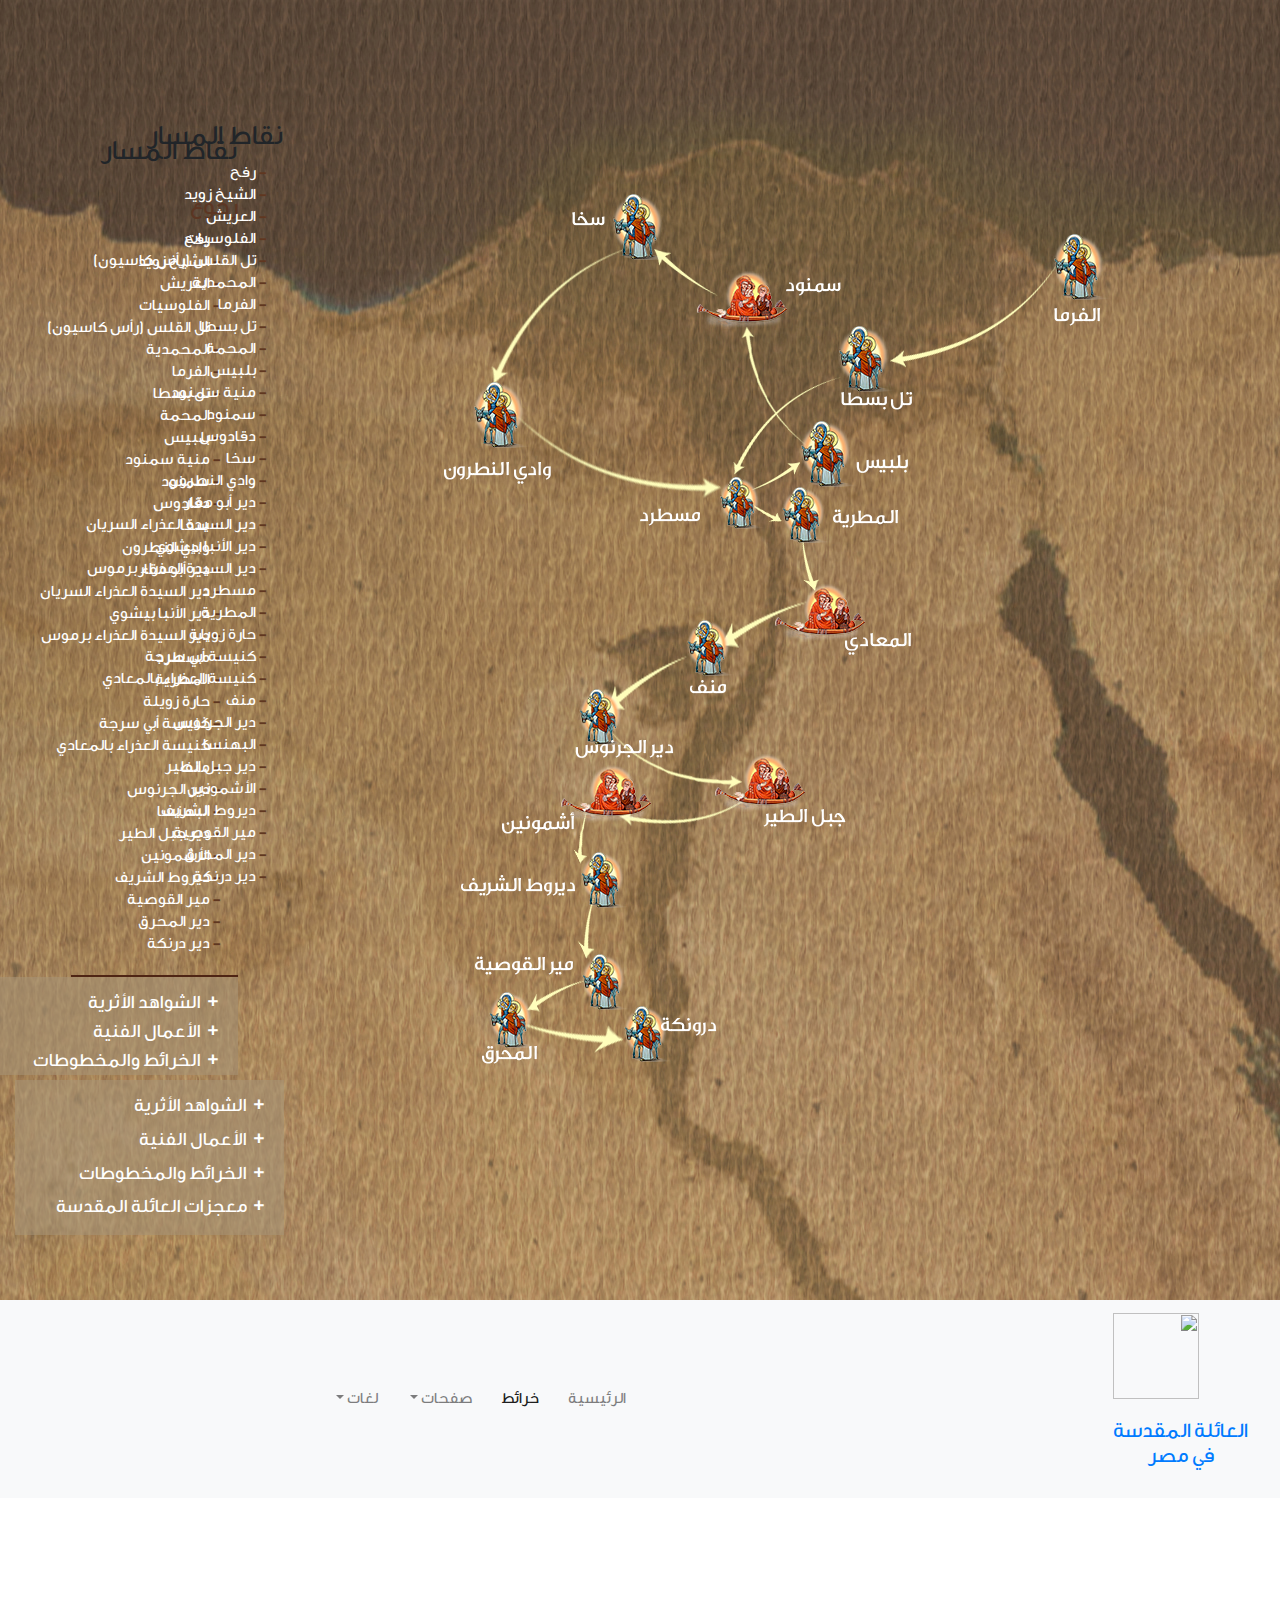
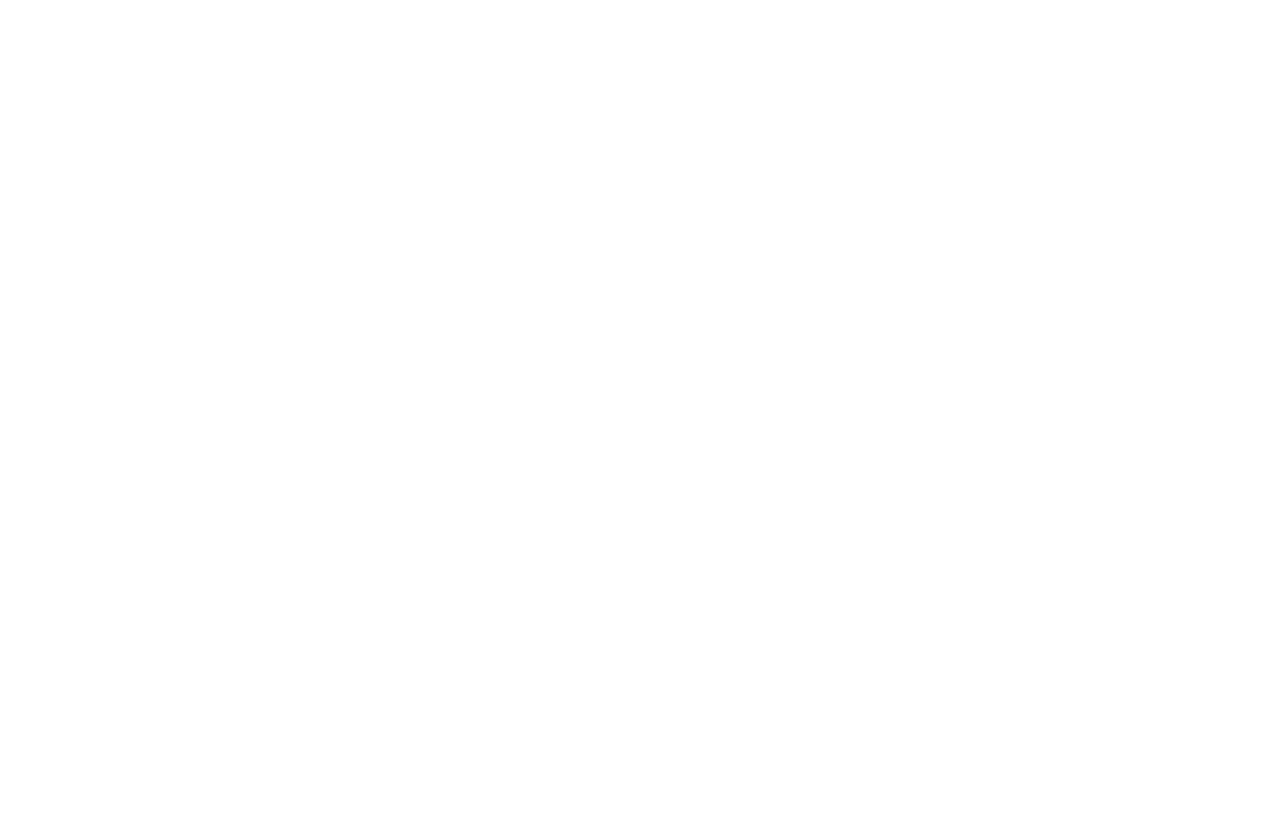
==== commit 328a35ee: "." ====
--- a/index.html
+++ b/index.html
@@ -50,7 +50,7 @@
             height: 1350px!important;
         }
       }
-      @media (max-width: 500px) and (max-height: 860px){
+      /* @media (max-width: 500px) and (max-height: 860px){
           section#second-screen {
               height: 845px!important;
           }
@@ -60,7 +60,26 @@
               height: 1015px!important;
           }
         }
-
+        @media (max-width: 500px) and (max-height: 860px){
+          section#second-screen {
+              height: 845px!important;
+          }
+        } */
+        @media (max-height: 860px){
+          section#second-screen {
+              height: 860px!important;
+          }
+        }
+        @media(max-height:660px){
+          section#second-screen {
+              height: 660px!important;
+          }
+        }
+        @media(min-width:1000px) and (max-height:1300px){
+          section#second-screen{
+            height: 1300px !important;
+          }
+        }
       #second-screen .time-line {
         position: absolute;
         top: 120px;
@@ -616,7 +635,7 @@
           </div>
           <!--    Start Map -->
           <div class="map-overflow" style="direction: ltr">
-            <div class="map-cont">
+            <div class="map-cont" >
               <img
                 class="map"
                 src="map1.jpg"
--- a/style3.css
+++ b/style3.css
@@ -133,9 +133,15 @@
   background-size: cover;
   filter: blur(50px);
 }
+@media(max-width:300px){
+  .map-cont{
+    width:300px;
+    transform: scale(0.4,0.45) translateY(10px) translateX(-220%);
+  }
+}
 @media (min-width: 320px) {
   .map-cont {
-    transform:scale(0.55,0.7) translateY(-255px) translateX(-63%);
+    transform:scale(0.5,0.62) translateY(-245px) translateX(-72%);
   }
 }
 @media (min-width: 450px) {
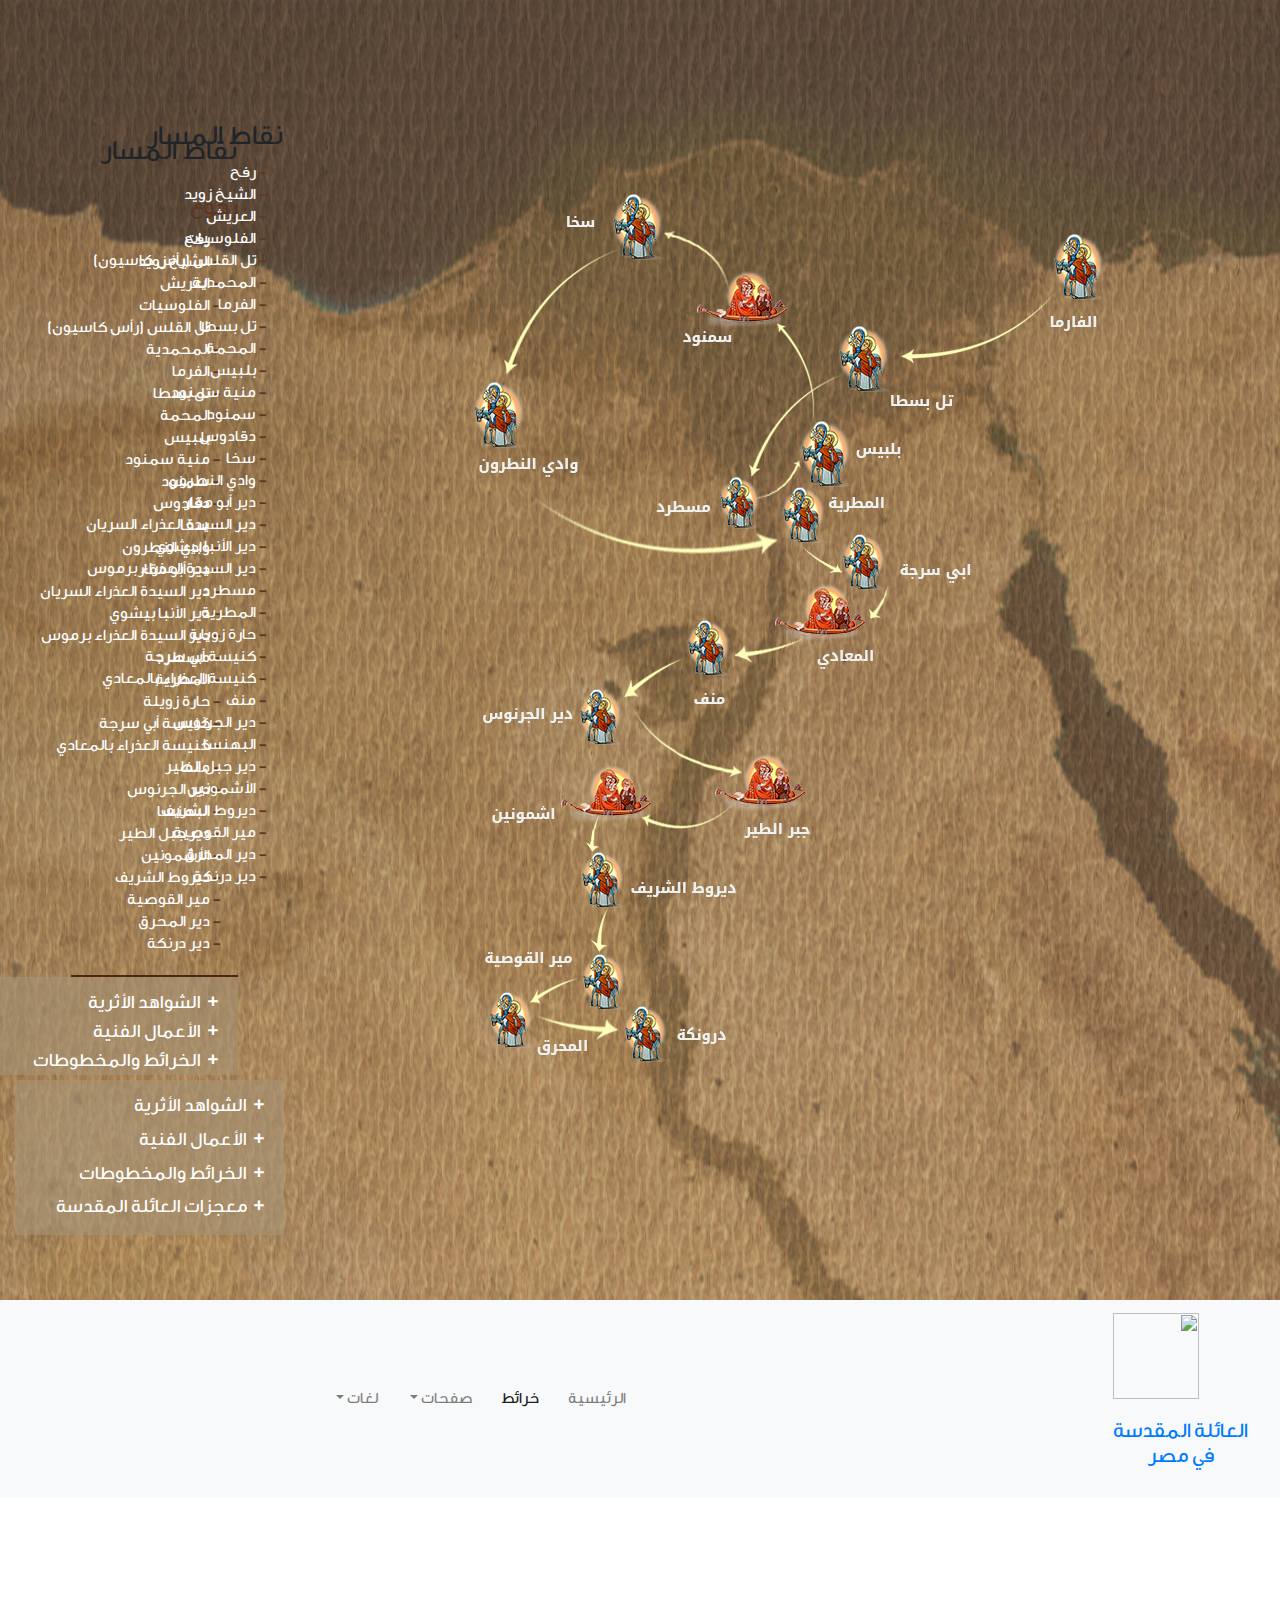
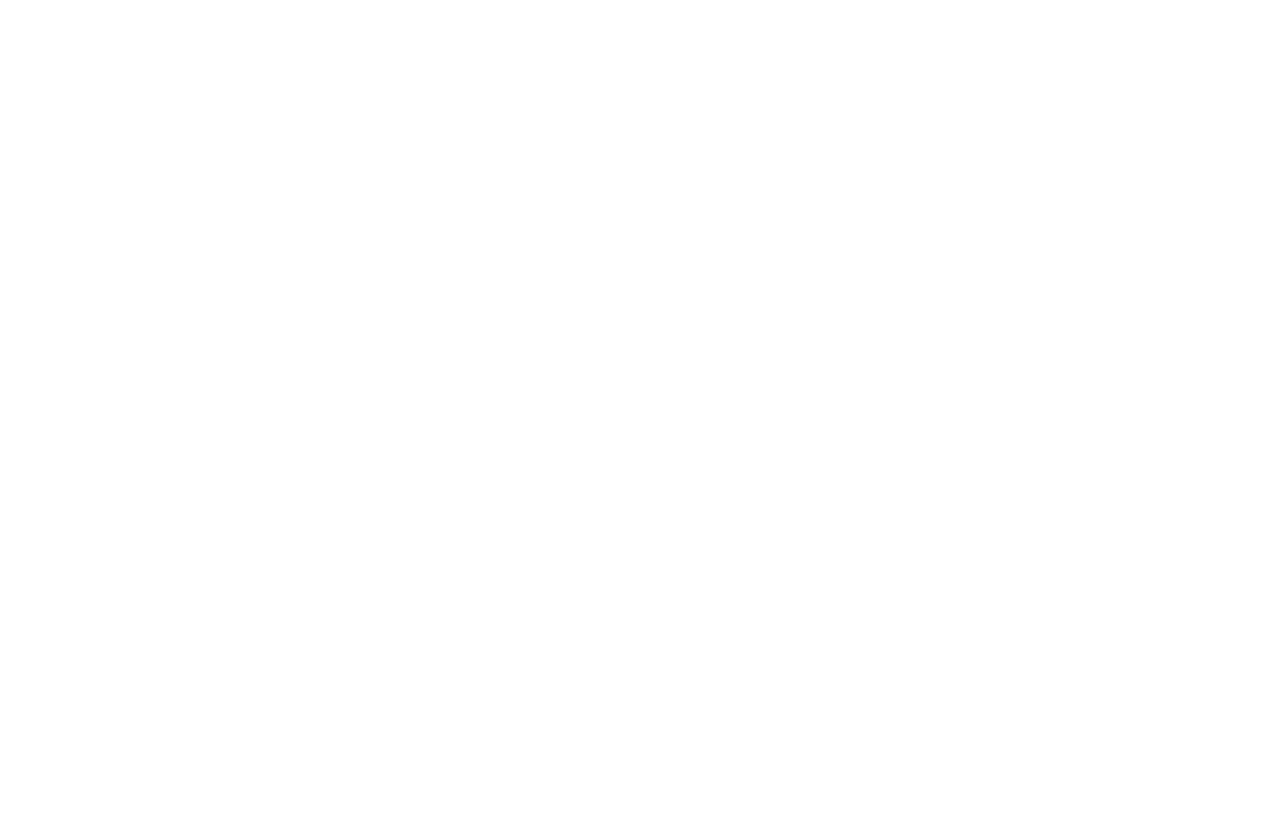
==== commit d96f9b93: "edit map points" ====
--- a/index.html
+++ b/index.html
@@ -47,7 +47,7 @@
       }
       @media (min-width: 769px){
         section#second-screen {
-            height: 1350px!important;
+            height: 1370px!important;
         }
       }
       /* @media (max-width: 500px) and (max-height: 860px){
@@ -645,17 +645,17 @@
               <div class="layers">
                 <img
                   class="arrows-layer"
-                  src="arrows.png"
+                  src="arrows2.png"
                 />
 
                 <img
                   class="points-layer"
-                  src="points.png"
+                  src="points2.png"
                 />
 
                 <img
                   class="names-layer"
-                  src="names.png"
+                  src="names2.png"
                 />
 
                 <a
--- a/style3.css
+++ b/style3.css
@@ -30,7 +30,7 @@
 .map-cont .layers {
   position: absolute;
   top: 194px;
-  left: 427px;
+  left: 472px;
   width: 727px;
   height: 868px;
   z-index: 33;
@@ -41,19 +41,19 @@
 }
 
 .arrows-layer {
-  left: 64px;
-  top: 50px;
+  left: 0px;
+  top: 0px;
   -webkit-animation: vibrate-1 2s linear infinite both;
   animation: vibrate-1 2s linear infinite both;
 }
 
 .points-layer {
-  left: 45px;
+  left: 0px;
   top: 0px;
 }
 
 .names-layer {
-  top: 17px;
+  top: 0px;
   left: 0;
 }
 
@@ -141,12 +141,12 @@
 }
 @media (min-width: 320px) {
   .map-cont {
-    transform:scale(0.5,0.62) translateY(-245px) translateX(-72%);
+    transform:scale(0.5,0.65) translateY(-230px) translateX(-71%);
   }
 }
 @media (min-width: 450px) {
   .map-cont {
-    transform: scale(0.7) translateY(-130px) translateX(-44%);
+    transform: scale(0.7) translateY(-155px) translateX(-44%);
   }
 }
 
@@ -158,13 +158,13 @@
 
 @media (min-width: 695px) {
   .map-cont {
-    transform: scale(1) translateY(0px) translateX(-22%);
+    transform: scale(1.1) translateY(22px) translateX(-17%);
   }
 }
 
 @media (min-width: 825px) {
   .map-cont {
-    transform: scale(1) translateY(0px) translateX(-15%);
+    transform: scale(1.1) translateY(14px) translateX(-15%);
   }
 }
 @media (min-width: 1025px) {
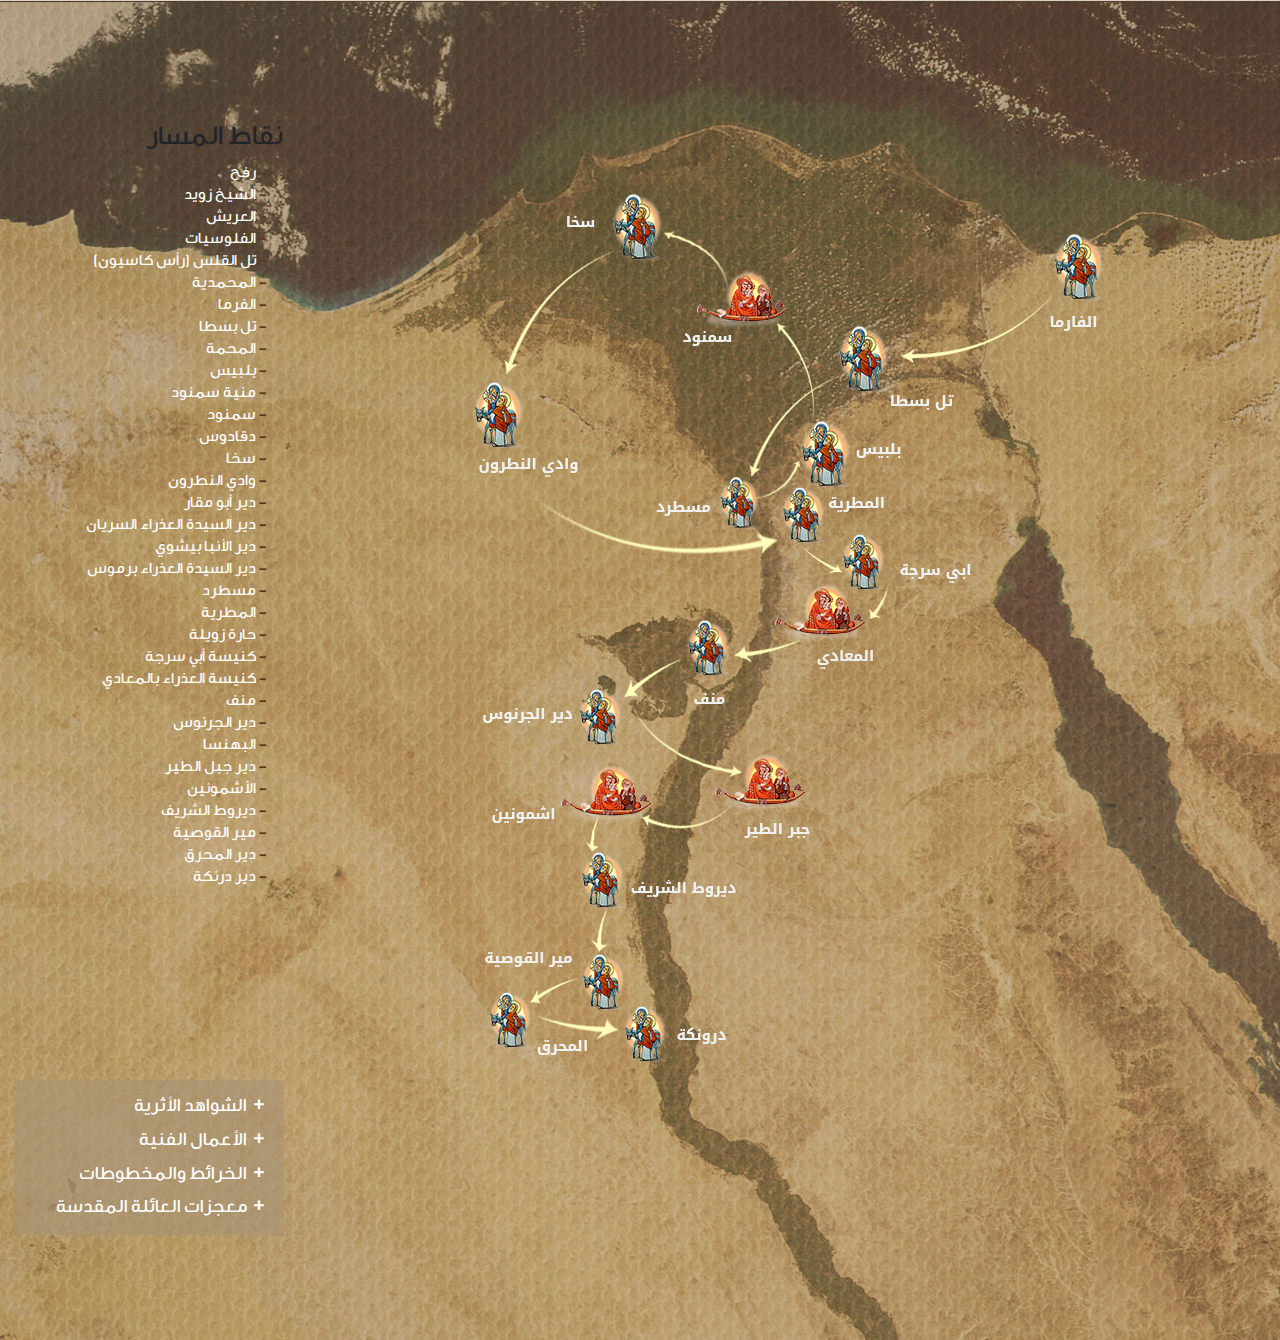
==== commit 9b7b335b: "." ====
--- a/index.html
+++ b/index.html
@@ -45,11 +45,18 @@
         padding-top: 0 !important;
         background: none !important;
       }
+      @media(max-height:720px){
+        section#second-screen{
+          height:720px;
+        }
+      }
       @media (min-width: 769px){
         section#second-screen {
-            height: 1370px!important;
+            height:100vh!important;
+           
         }
       }
+
       /* @media (max-width: 500px) and (max-height: 860px){
           section#second-screen {
               height: 845px!important;
@@ -67,19 +74,16 @@
         } */
         @media (max-height: 860px){
           section#second-screen {
-              height: 860px!important;
+              height:100vh!important;
+             
           }
         }
-        @media(max-height:660px){
-          section#second-screen {
-              height: 660px!important;
+        @media(min-width:1030px) and (max-height:1300px){
+          section#second-screen{
+            height:1340px !important;
+          
           }
-        }
-        @media(min-width:1000px) and (max-height:1300px){
-          section#second-screen{
-            height: 1300px !important;
-          }
-        }
+      }
       #second-screen .time-line {
         position: absolute;
         top: 120px;
@@ -638,7 +642,7 @@
             <div class="map-cont" >
               <img
                 class="map"
-                src="map1.jpg"
+                src="map2.jpg"
                 alt="map"
               />
 
@@ -661,7 +665,7 @@
                 <a
                   onclick="showMap('الفرما',29)"
                   class="alink"
-                  style="top: 10px; right: 20px"
+                  style="top: 25px;right: 65px;"
                   title="الفرما"
                 ></a>
 
@@ -676,7 +680,7 @@
                 <a
                   onclick="showMap('تل بسطا',30)"
                   class="alink"
-                  style="top: 120px; right: 240px"
+                  style="top: 120px; right: 280px"
                   title="تل بسطا"
                 ></a>
                 <div class="viewIconImg">
@@ -695,7 +699,7 @@
                 <a
                   onclick="showMap('بلبيس',5)"
                   class="alink"
-                  style="top: 230px; right: 290px; width: 70px; height: 70px"
+                  style="top: 225px;right: 335px; width: 70px; height: 70px"
                   title="بلبيس"
                 ></a>
                 <div class="viewIconImg"></div>
@@ -703,7 +707,7 @@
                 <a
                   onclick="showMap('سمنود',9)"
                   class="alink"
-                  style="top: 65px; right: 355px"
+                  style="top: 65px; right: 395px"
                   title="سمنود"
                 ></a>
                 <div class="viewIconImg">
@@ -722,7 +726,7 @@
                 <a
                   onclick="showMap('سخا',8)"
                   class="alink"
-                  style="top: 0; left: 150px"
+                  style="top: -15px;left: 120px;"
                   title="سخا"
                 ></a>
                 <div class="viewIconImg">
@@ -741,7 +745,7 @@
                 <a
                   onclick="showMap('وادي النطرون',35)"
                   class="alink"
-                  style="top: 170px; left: 20px"
+                  style="top: 170px; left: -20px;"
                   title="وادي النطرون"
                 ></a>
                 <div class="viewIconImg">
@@ -755,7 +759,7 @@
                 <a
                   onclick="showMap('مسطرد',55)"
                   class="alink"
-                  style="top: 270px; right: 390px; width: 70px; height: 70px"
+                  style="top: 275px; right: 420px; width: 70px; height: 70px"
                   title="مسطرد"
                 ></a>
                 <div class="viewIconImg">
@@ -779,7 +783,7 @@
                 <a
                   onclick="showMap('المطرية',43)"
                   class="alink"
-                  style="top: 300px; right: 320px; width: 70px; height: 70px"
+                  style="top: 285px;right: 355px; width: 70px; height: 70px"
                   title="المطرية"
                 ></a>
                 <div class="viewIconImg">
@@ -801,9 +805,33 @@
                 </div>
 
                 <a
+                  onclick="showMap('ابي سرجة',43)"
+                  class="alink"
+                  style="top: 335px;right: 295px; width: 70px; height: 70px"
+                  title="ابي سرجة"
+                ></a>
+                <div class="viewIconImg">
+                  <img
+                    src="https://blessedegypt.com/map/images/tree0.png"
+                    class="viewTree animate__slideInDown"
+                    style="width: 50px; height: auto; top: 300px; right: 340px"
+                  />
+                  <img
+                    src="https://blessedegypt.com/map/images/wells.png"
+                    class="viewWell animate__slideInDown"
+                    style="width: 50px; height: auto; top: 300px; right: 340px"
+                  />
+                  <img
+                    src="https://blessedegypt.com/map/images/church.png"
+                    class="viewChurch animate__slideInDown"
+                    style="width: 50px; height: auto; top: 300px; right: 340px"
+                  />
+                </div>
+
+                <a
                   onclick="showMap('كنيسة العذراء بالمعادي',45)"
                   class="alink"
-                  style="top: 380px; right: 280px; width: 90px; height: 90px"
+                  style="top: 380px; right: 320px; width: 90px; height: 90px"
                   title="كنيسة العذراء بالمعادي"
                 ></a>
                 <div class="viewIconImg">
@@ -817,7 +845,7 @@
                 <a
                   onclick="showMap('منف',46)"
                   class="alink"
-                  style="top: 420px; left: 240px; width: 90px; height: 90px"
+                  style="top: 410px;left: 195px; width: 90px; height: 90px"
                   title="manf "
                 ></a>
                 <div class="viewIconImg"></div>
@@ -825,7 +853,7 @@
                 <a
                   onclick="showMap('دير الجرنوس',48)"
                   class="alink"
-                  style="top: 480px; left: 130px; width: 90px; height: 90px"
+                  style="top: 480px; left: 90px; width: 90px; height: 90px"
                   title="دير الجرنوس"
                 ></a>
                 <div class="viewIconImg">
@@ -844,7 +872,7 @@
                 <a
                   onclick="showMap('دير جبل الطير',49)"
                   class="alink"
-                  style="top: 542px; left: 290px; width: 90px; height: 90px"
+                  style="top: 542px; left: 255px; width: 90px; height: 90px"
                   title="دير جبل الطير"
                 ></a>
                 <div class="viewIconImg">
@@ -868,7 +896,7 @@
                 <a
                   onclick="showMap('الأشمونين',50)"
                   class="alink"
-                  style="top: 572px; left: 140px; width: 70px; height: 70px"
+                  style="top: 572px; left: 110px; width: 70px; height: 70px"
                   title="الأشمونين"
                 ></a>
                 <div class="viewIconImg">
@@ -882,7 +910,7 @@
                 <a
                   onclick="showMap('ديروط الشريف',51)"
                   class="alink"
-                  style="bottom: 140px; left: 130px; width: 80px; height: 80px"
+                  style="bottom: 140px; left: 95px; width: 80px; height: 80px"
                   title="ديروط الشريف"
                 ></a>
                 <div class="viewIconImg">
@@ -911,7 +939,7 @@
                 <a
                   onclick="showMap('مير القوصية',52)"
                   class="alink"
-                  style="bottom: 40px; left: 130px; width: 80px; height: 80px"
+                  style="bottom: 40px; left: 95px; width: 80px; height: 80px"
                   title="مير القوصية"
                 ></a>
                 <div class="viewIconImg"></div>
@@ -919,7 +947,7 @@
                 <a
                   onclick="showMap('دير المحرق',7)"
                   class="alink"
-                  style="bottom: 5px; left: 40px; width: 80px; height: 80px"
+                  style="bottom: 5px; left: 5px; width: 80px; height: 80px"
                   title="دير المحرق"
                 ></a>
                 <div class="viewIconImg">
@@ -933,7 +961,7 @@
                 <a
                   onclick="showMap('دير درنكة',12)"
                   class="alink"
-                  style="bottom: -15px; left: 180px; width: 70px; height: 70px"
+                  style="bottom: -5px; left: 140px; width: 70px; height: 70px"
                   title="dronka "
                 ></a>
                 <div class="viewIconImg">
@@ -956,7 +984,7 @@
       </div>
     </section>
 
-    <section id="mapcontainer">
+    <!-- <section id="mapcontainer">
       <nav class="navbar navbar-expand-lg navbar-light bg-light ss">
         <div class="navbar-brand">
           <a
@@ -1462,7 +1490,7 @@
             </table>
             <div class="separator"></div>
             <div class="layers">
-              <!-- <h3>LAYERS</h3>-->
+              <!-- <h3>LAYERS</h3>
 
               <div
                 class="panel-group"
@@ -1674,6 +1702,6 @@
           <div style="overflow: hidden"></div>
         </div>
       </div>
-    </section>
+    </section> -->
   </body>
 </html>
--- a/style3.css
+++ b/style3.css
@@ -25,6 +25,7 @@
   position: absolute;
   left: 0;
   right: 0;
+  opacity: 0.7;
 }
 
 .map-cont .layers {
@@ -104,10 +105,19 @@
 .map-overflow {
   width: 100vw;
   height:100vh;
-  background: #a48259;
-
-}
-
+  background: #826b44;
+
+}
+@media(min-width:1000px) and (max-height:1300px){
+    .map-overflow {
+        height:1445px;
+    }
+}
+@media(min-width:1025px) and (max-height:1300px){
+  .map-overflow {
+      height:1350px;
+  }
+}
 /* Hide scrollbar for Chrome, Safari and Opera */
 .map-overflow::-webkit-scrollbar {
   display: none;
@@ -123,7 +133,7 @@
 
 .map-overflow:before {
   content: "";
-  width: 100vh;
+  width: 100vw;
   height: 100vh;
   position: absolute;
   top: 0;
@@ -136,17 +146,31 @@
 @media(max-width:300px){
   .map-cont{
     width:300px;
-    transform: scale(0.4,0.45) translateY(10px) translateX(-220%);
-  }
-}
-@media (min-width: 320px) {
-  .map-cont {
-    transform:scale(0.5,0.65) translateY(-230px) translateX(-71%);
-  }
-}
+    transform:scale(0.45) translateY(-105px) translateX(-220%);
+  }
+}
+@media (min-width: 360px)  {
+  .map-cont {
+    transform:scale(0.638) translateY(-307px) translateX(-53%);
+  }
+}
+
+@media (min-width: 360px) and (max-height:896px) {
+  .map-cont {
+    transform:scale(0.623) translateY(-327px) translateX(-55%);
+  }
+}
+
+@media (min-width: 360px) and (max-height:796px) {
+  .map-cont {
+    transform:scale(0.55) translateY(-450px) translateX(-65%);
+  }
+}
+
+
 @media (min-width: 450px) {
   .map-cont {
-    transform: scale(0.7) translateY(-155px) translateX(-44%);
+    transform: scale(0.7) translateY(-315px) translateX(-44%);
   }
 }
 
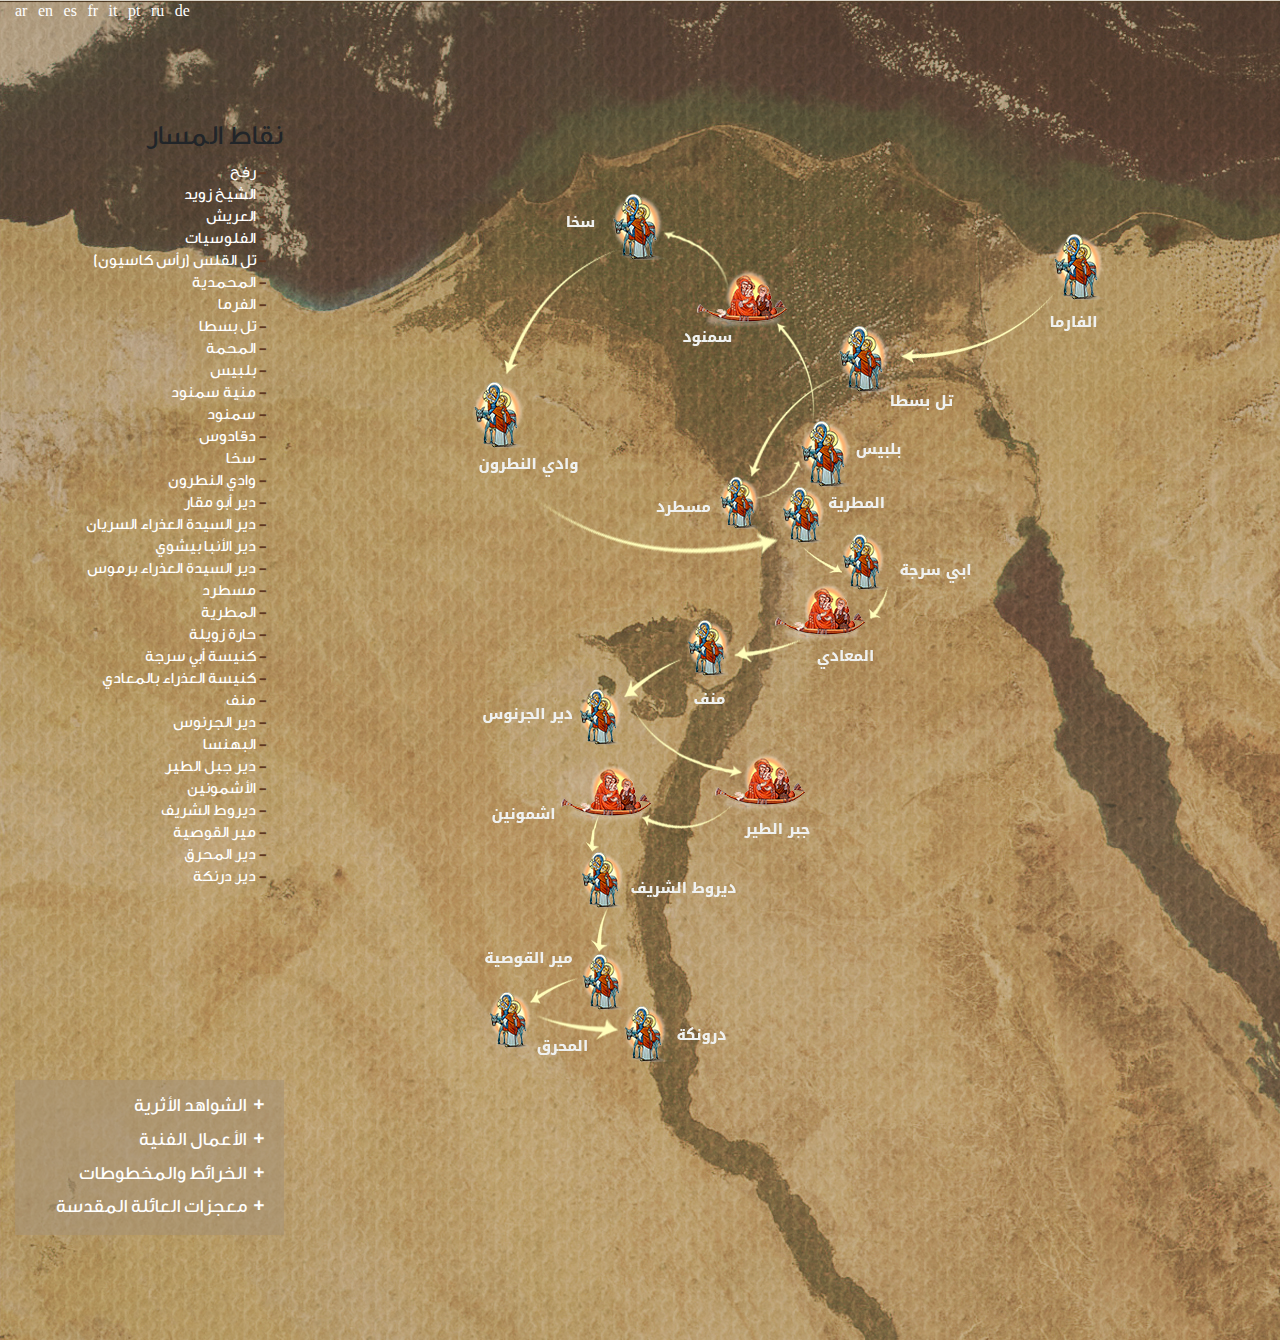
==== commit 6f50ddd1: "edit names" ====
--- a/index.html
+++ b/index.html
@@ -2,7 +2,6 @@
   <head>
     <meta charset="utf-8" />
     <title>العائلة المقدسة في مصر</title>
-    <link rel="stylesheet" href="edit.css">
     <meta content="width=device-width" name="viewport" />
     <meta
       name="viewport"
@@ -27,19 +26,11 @@
       integrity="sha384-ggOyR0iXCbMQv3Xipma34MD+dH/1fQ784/j6cY/iJTQUOhcWr7x9JvoRxT2MZw1T"
       crossorigin="anonymous"
     />
-    <!--load all styles -->
-        <!--load all styles -->
-    <!-- Start WOWSlider.com HEAD section -->
-
-
-    <!-- End WOWSlider.com HEAD section -->
-
     <link
       rel="stylesheet"
       href="https://oldmap.blessedegypt.com/css/txx5.css"
     />
     
-    <!--added by gerges -->
     <style>
       #second-screen {
         padding-top: 0 !important;
@@ -57,21 +48,7 @@
         }
       }
 
-      /* @media (max-width: 500px) and (max-height: 860px){
-          section#second-screen {
-              height: 845px!important;
-          }
-      }
-      @media (max-width: 540px) and (max-height: 720px){
-          section#second-screen {
-              height: 1015px!important;
-          }
-        }
-        @media (max-width: 500px) and (max-height: 860px){
-          section#second-screen {
-              height: 845px!important;
-          }
-        } */
+
         @media (max-height: 860px){
           section#second-screen {
               height:100vh!important;
@@ -91,6 +68,22 @@
       }
     </style>
     <style>
+      ul.languages{
+        margin: 0;
+        padding: 0;
+        position: absolute;
+        left: 15px;
+        top: 0px;
+        list-style: none;
+        display: flex;
+        flex-direction: row;
+        justify-content: space-between;
+        width: 175px;
+        z-index: 1;
+      }
+      .languages li a{
+        color:white !important;
+      }
       .city a {
         color: #fff !important;
       }
@@ -98,8 +91,19 @@
   </head>
   <body>
     <section id="second-screen" style="height: 819px; padding-top: 50px">
+      
       <div>
         <div>
+          <ul class="languages">
+            <li><a href="index.html">ar</a></li>
+            <li><a href="index-en.html">en</a></li>
+            <li><a href="index-es.html">es</a></li>
+            <li><a href="index-fr.html">fr</a></li>
+            <li><a href="index-it.html">it</a></li>
+            <li><a href="index-pt.html">pt</a></li>
+            <li><a href="index-ru.html">ru</a></li>
+            <li><a href="index-de.html">de</a></li>
+          </ul>
           <div class="time-line">
             <div class="time">
               <h3>نقاط المسار</h3>
@@ -463,8 +467,6 @@
             </div>
             <div class="separator"></div>
             <div class="layers">
-              <!-- <h3>LAYERS</h3>-->
-
               <div
                 class="panel-group"
                 id="accordion"
@@ -485,25 +487,7 @@
                         الشواهد الأثرية
                       </a>
                     </h4>
-                  </div>
-                  <div
-                    id="collapseOne1"
-                    class="panel-collapse collapse in"
-                    role="tabpanel"
-                    aria-labelledby="headingOne1"
-                  >
-                    <div class="panel-body">
-                      <ul>
-                        <li>
-                          <a onclick="ViewChurches()">الكنائس والأديرة </a>
-                        </li>
-                        <li><a onclick="ViewCaves()">المغارات </a></li>
-                        <li><a onclick="ViewRocks()">الأحجار </a></li>
-                        <li><a onclick="ViewWells()">الأبار </a></li>
-                        <li><a onclick="ViewTrees()"> الأشجار </a></li>
-                      </ul>
-                    </div>
-                  </div>
+                  </div>    
                 </div>
                 <div class="panel panel-default">
                   <div class="panel-heading" role="tab" id="headingOne2">
@@ -520,47 +504,7 @@
                       </a>
                     </h4>
                   </div>
-                  <div
-                    id="collapseOne2"
-                    class="panel-collapse collapse in"
-                    role="tabpanel"
-                    aria-labelledby="headingOne2"
-                  >
-                    <div class="panel-body">
-                      <ul>
-                        <li>
-                          <a
-                            href="https://oldmap.blessedegypt.com/ar/category/art-work/coptic-and-international-icons"
-                            >أيقونات قبطية وعالمية</a
-                          >
-                        </li>
-                        <li>
-                          <a
-                            href="https://oldmap.blessedegypt.com/ar/category/art-work/holy-family-in-museums"
-                            >العائلة المقدسة في المتاحف</a
-                          >
-                        </li>
-                        <li>
-                          <a
-                            href="https://oldmap.blessedegypt.com/ar/category/art-work/holy-family-on-stamps"
-                            >العائلة المقدسة على الطوابع</a
-                          >
-                        </li>
-                        <li>
-                          <a
-                            href="https://oldmap.blessedegypt.com/ar/category/art-work/holy-family-coptic-art"
-                            >الفن القبطي للعائلة المقدسة</a
-                          >
-                        </li>
-                        <li>
-                          <a
-                            href="https://oldmap.blessedegypt.com/ar/category/art-work/coins-for-holy-family"
-                            >عملات معدنية للعائلة المقدسة</a
-                          >
-                        </li>
-                      </ul>
-                    </div>
-                  </div>
+                  
                 </div>
                 <div class="panel panel-default">
                   <div class="panel-heading" role="tab" id="headingOne3">
@@ -577,41 +521,7 @@
                       </a>
                     </h4>
                   </div>
-                  <div
-                    id="collapseOne3"
-                    class="panel-collapse collapse in"
-                    role="tabpanel"
-                    aria-labelledby="headingOne3"
-                  >
-                    <div class="panel-body">
-                      <ul>
-                        <li>
-                          <a
-                            href="https://oldmap.blessedegypt.com/ar/category/maps-and-manuscripts/maps"
-                            >خرائط</a
-                          >
-                        </li>
-                        <li>
-                          <a
-                            href="https://oldmap.blessedegypt.com/ar/category/maps-and-manuscripts/manuscripts"
-                            >المخطوطات</a
-                          >
-                        </li>
-                        <li>
-                          <a
-                            href="https://oldmap.blessedegypt.com/ar/category/maps-and-manuscripts/coming-trip"
-                            >رحلة المجيئ</a
-                          >
-                        </li>
-                        <li>
-                          <a
-                            href="https://oldmap.blessedegypt.com/ar/category/maps-and-manuscripts/return-trip"
-                            >رحلة العودة</a
-                          >
-                        </li>
-                      </ul>
-                    </div>
-                  </div>
+                 
                 </div>
                 <div class="panel panel-default">
                   <div class="panel-heading" role="tab" id="headingOne4">
@@ -622,16 +532,6 @@
                         معجزات العائلة المقدسة
                       </a>
                     </h4>
-                  </div>
-                  <div
-                    id="collapseOne4"
-                    class="panel-collapse collapse in"
-                    role="tabpanel"
-                    aria-labelledby="headingOne4"
-                  >
-                    <div class="panel-body">
-                      <ul></ul>
-                    </div>
                   </div>
                 </div>
               </div>
@@ -665,41 +565,44 @@
                 <a
                   onclick="showMap('الفرما',29)"
                   class="alink"
-                  style="top: 25px;right: 65px;"
+                  style="top: 25px;
+                  right: 60px;"
                   title="الفرما"
                 ></a>
-
-                <div class="viewIconImg">
-                  <img
-                    src="https://blessedegypt.com/map/images/church.png"
-                    class="viewChurch animate__slideInDown"
-                    style="width: 50px; height: auto; top: 10px; right: 40px"
-                  />
-                </div>
+                <a
+                onclick="showMap('الفرما',29)"
+                style=" 
+                position: absolute;
+                display: block;
+                cursor: pointer;
+                width: 60px;
+                height: 25px;
+                top: 115px;
+                right: 90px;"
+              ></a>
 
                 <a
                   onclick="showMap('تل بسطا',30)"
                   class="alink"
-                  style="top: 120px; right: 280px"
+                  style="top: 120px;right: 275px;"
                   title="تل بسطا"
                 ></a>
-                <div class="viewIconImg">
-                  <img
-                    src="https://blessedegypt.com/map/images/wells.png"
-                    class="viewWell animate__slideInDown"
-                    style="width: 50px; height: auto; top: 120px; right: 260px"
-                  />
-                  <img
-                    src="https://blessedegypt.com/map/images/church.png"
-                    class="viewChurch animate__slideInDown"
-                    style="width: 50px; height: auto; top: 120px; right: 260px"
-                  />
-                </div>
-
+                <a 
+                onclick="showMap('تل بسطا',30)" 
+                style="
+                 position: absolute;
+                  display: block;
+                  cursor: pointer;
+                  width: 65px;
+                  height: 25px;
+                  top: 195px;
+                  right: 245px;"></a>
+    
                 <a
                   onclick="showMap('بلبيس',5)"
                   class="alink"
-                  style="top: 225px;right: 335px; width: 70px; height: 70px"
+                  style="top: 205px;
+                  right: 310px;"
                   title="بلبيس"
                 ></a>
                 <div class="viewIconImg"></div>
@@ -707,54 +610,65 @@
                 <a
                   onclick="showMap('سمنود',9)"
                   class="alink"
-                  style="top: 65px; right: 395px"
+                  style="
+                  top: 60px;
+                  right: 387px;"
                   title="سمنود"
                 ></a>
-                <div class="viewIconImg">
-                  <img
-                    src="https://blessedegypt.com/map/images/wells.png"
-                    class="viewWell animate__slideInDown"
-                    style="width: 50px; height: auto; top: 65px; right: 375px"
-                  />
-                  <img
-                    src="https://blessedegypt.com/map/images/church.png"
-                    class="viewChurch animate__slideInDown"
-                    style="width: 50px; height: auto; top: 65px; right: 375px"
-                  />
-                </div>
-
+                <a
+                  onclick="showMap('سمنود',9)"
+                  style="
+                  position: absolute;
+                  display: block;
+                  cursor: pointer;
+                  width: 65px;
+                  height: 25px;
+                  top: 130px;
+                  left: 200px;
+                  "
+                ></a>
+                
                 <a
                   onclick="showMap('سخا',8)"
                   class="alink"
-                  style="top: -15px;left: 120px;"
+                  style="top: -15px; left: 123px;"
                   title="سخا"
                 ></a>
-                <div class="viewIconImg">
-                  <img
-                    src="https://blessedegypt.com/map/images/rocks0.png"
-                    class="viewRock animate__slideInDown"
-                    style="width: 50px; height: auto; top: 0px; left: 170px"
-                  />
-                  <img
-                    src="https://blessedegypt.com/map/images/church.png"
-                    class="viewChurch animate__slideInDown"
-                    style="width: 50px; height: auto; top: 0px; left: 170px"
-                  />
-                </div>
+                <a
+                  onclick="showMap('سخا',8)"
+                  style=" 
+                  position: absolute;
+                  display: block;
+                  cursor: pointer;
+                  width: 60px;
+                  height: 25px;
+                  top: 15px;
+                  left: 79px;"
+                ></a>
+               
 
                 <a
                   onclick="showMap('وادي النطرون',35)"
                   class="alink"
-                  style="top: 170px; left: -20px;"
+                  style="
+                  top: 170px;
+                  left: -15px;
+                  "
                   title="وادي النطرون"
                 ></a>
-                <div class="viewIconImg">
-                  <img
-                    src="https://blessedegypt.com/map/images/church.png"
-                    class="viewChurch animate__slideInDown"
-                    style="width: 50px; height: auto; top: 170px; left: 40px"
-                  />
-                </div>
+                <a
+                  onclick="showMap('وادي النطرون',35)"
+                  style="
+                    position: absolute;
+                    display: block;
+                    cursor: pointer;
+                    width: 100px;
+                    height: 25px;
+                    top: 258px;
+                    left: 7px;
+                    "
+                ></a>
+                
 
                 <a
                   onclick="showMap('مسطرد',55)"
@@ -762,23 +676,19 @@
                   style="top: 275px; right: 420px; width: 70px; height: 70px"
                   title="مسطرد"
                 ></a>
-                <div class="viewIconImg">
-                  <img
-                    src="https://blessedegypt.com/map/images/wells.png"
-                    class="viewWell animate__slideInDown animate__slideInDown"
-                    style="width: 50px; height: auto; top: 270px; right: 410px"
-                  />
-                  <img
-                    src="https://blessedegypt.com/map/images/church.png"
-                    class="viewChurch animate__slideInDown"
-                    style="width: 50px; height: auto; top: 270px; right: 410px"
-                  />
-                  <img
-                    src="https://blessedegypt.com/map/images/caves0.png"
-                    class="viewCave animate__slideInDown"
-                    style="width: 50px; height: auto; top: 270px; right: 410px"
-                  />
-                </div>
+                <a
+                  onclick="showMap('مسطرد',55)"
+                  class=""
+                  style=" 
+                  position: absolute;
+                  display: block;
+                  cursor: pointer;
+                  top: 303px;
+                  right: 480px;
+                  width: 70px;
+                  height: 25px;"
+                ></a>
+                
 
                 <a
                   onclick="showMap('المطرية',43)"
@@ -786,23 +696,20 @@
                   style="top: 285px;right: 355px; width: 70px; height: 70px"
                   title="المطرية"
                 ></a>
-                <div class="viewIconImg">
-                  <img
-                    src="https://blessedegypt.com/map/images/tree0.png"
-                    class="viewTree animate__slideInDown"
-                    style="width: 50px; height: auto; top: 300px; right: 340px"
-                  />
-                  <img
-                    src="https://blessedegypt.com/map/images/wells.png"
-                    class="viewWell animate__slideInDown"
-                    style="width: 50px; height: auto; top: 300px; right: 340px"
-                  />
-                  <img
-                    src="https://blessedegypt.com/map/images/church.png"
-                    class="viewChurch animate__slideInDown"
-                    style="width: 50px; height: auto; top: 300px; right: 340px"
-                  />
-                </div>
+                <a
+                  onclick="showMap('المطرية',43)"
+
+                  style="
+                  position: absolute;
+                  display: block;
+                  cursor: pointer;
+                  width: 70px;
+                  height: 25px;
+                  top: 295px;
+                  right: 310px;
+                  "
+                ></a>
+               
 
                 <a
                   onclick="showMap('ابي سرجة',43)"
@@ -810,45 +717,35 @@
                   style="top: 335px;right: 295px; width: 70px; height: 70px"
                   title="ابي سرجة"
                 ></a>
-                <div class="viewIconImg">
-                  <img
-                    src="https://blessedegypt.com/map/images/tree0.png"
-                    class="viewTree animate__slideInDown"
-                    style="width: 50px; height: auto; top: 300px; right: 340px"
-                  />
-                  <img
-                    src="https://blessedegypt.com/map/images/wells.png"
-                    class="viewWell animate__slideInDown"
-                    style="width: 50px; height: auto; top: 300px; right: 340px"
-                  />
-                  <img
-                    src="https://blessedegypt.com/map/images/church.png"
-                    class="viewChurch animate__slideInDown"
-                    style="width: 50px; height: auto; top: 300px; right: 340px"
-                  />
-                </div>
+                <a
+                  onclick="showMap('ابي سرجة',43)"
+                  style="
+                  position: absolute;
+                  display: block;
+                  cursor: pointer;
+                  width: 75px;
+                  height: 25px;
+                  top: 365px;
+                  right: 225px;
+                  "
+                ></a>
+                
 
                 <a
                   onclick="showMap('كنيسة العذراء بالمعادي',45)"
                   class="alink"
-                  style="top: 380px; right: 320px; width: 90px; height: 90px"
+                  style="top: 385px; right: 315px; width: 90px; height: 90px"
                   title="كنيسة العذراء بالمعادي"
                 ></a>
-                <div class="viewIconImg">
-                  <img
-                    src="https://blessedegypt.com/map/images/church.png"
-                    class="viewChurch animate__slideInDown"
-                    style="width: 50px; height: auto; top: 380px; right: 300px"
-                  />
-                </div>
+                
 
                 <a
                   onclick="showMap('منف',46)"
                   class="alink"
-                  style="top: 410px;left: 195px; width: 90px; height: 90px"
+                  style="top: 425px;left: 195px; width: 90px; height: 90px"
                   title="manf "
                 ></a>
-                <div class="viewIconImg"></div>
+                
 
                 <a
                   onclick="showMap('دير الجرنوس',48)"
@@ -856,56 +753,46 @@
                   style="top: 480px; left: 90px; width: 90px; height: 90px"
                   title="دير الجرنوس"
                 ></a>
-                <div class="viewIconImg">
-                  <img
-                    src="https://blessedegypt.com/map/images/wells.png"
-                    class="viewWell animate__slideInDown"
-                    style="width: 50px; height: auto; top: 480px; left: 150px"
-                  />
-                  <img
-                    src="https://blessedegypt.com/map/images/church.png"
-                    class="viewChurch animate__slideInDown"
-                    style="width: 50px; height: auto; top: 480px; left: 150px"
-                  />
-                </div>
+                <a
+                  onclick="showMap('دير الجرنوس',48)"
+                  style="
+                  position: absolute;
+                  display: block;
+                  cursor: pointer;
+                  width: 90px;
+                  height: 25px;
+                  top: 510px;
+                  left: 10px;"
+
+                ></a>
+               
 
                 <a
                   onclick="showMap('دير جبل الطير',49)"
                   class="alink"
-                  style="top: 542px; left: 255px; width: 90px; height: 90px"
+                  style="top: 555px; left: 255px; width: 90px; height: 90px"
                   title="دير جبل الطير"
                 ></a>
-                <div class="viewIconImg">
-                  <img
-                    src="https://blessedegypt.com/map/images/rocks0.png"
-                    class="viewRock animate__slideInDown"
-                    style="width: 50px; height: auto; top: 542px; left: 310px"
-                  />
-                  <img
-                    src="https://blessedegypt.com/map/images/church.png"
-                    class="viewChurch animate__slideInDown"
-                    style="width: 50px; height: auto; top: 542px; left: 310px"
-                  />
-                  <img
-                    src="https://blessedegypt.com/map/images/caves0.png"
-                    class="viewCave animate__slideInDown"
-                    style="width: 50px; height: auto; top: 542px; left: 310px"
-                  />
-                </div>
-
+               
                 <a
                   onclick="showMap('الأشمونين',50)"
                   class="alink"
                   style="top: 572px; left: 110px; width: 70px; height: 70px"
                   title="الأشمونين"
                 ></a>
-                <div class="viewIconImg">
-                  <img
-                    src="https://blessedegypt.com/map/images/church.png"
-                    class="viewChurch animate__slideInDown"
-                    style="width: 50px; height: auto; top: 572px; left: 160px"
-                  />
-                </div>
+                <a
+                  onclick="showMap('الأشمونين',50)"
+                  style="
+                  position: absolute;
+                  display: block;
+                  cursor: pointer;
+                  width: 90px;
+                  height: 25px;
+                  top: 605px;
+                  left: 10px;"
+
+                ></a>
+               
 
                 <a
                   onclick="showMap('ديروط الشريف',51)"
@@ -913,28 +800,19 @@
                   style="bottom: 140px; left: 95px; width: 80px; height: 80px"
                   title="ديروط الشريف"
                 ></a>
-                <div class="viewIconImg">
-                  <img
-                    src="https://blessedegypt.com/map/images/tree0.png"
-                    class="viewTree animate__slideInDown"
-                    style="
-                      width: 50px;
-                      height: auto;
-                      bottom: 140px;
-                      left: 150px;
-                    "
-                  />
-                  <img
-                    src="https://blessedegypt.com/map/images/church.png"
-                    class="viewChurch animate__slideInDown"
-                    style="
-                      width: 50px;
-                      height: auto;
-                      bottom: 140px;
-                      left: 150px;
-                    "
-                  />
-                </div>
+                <a
+                  onclick="showMap('ديروط الشريف',51)"
+
+                  style="
+                  position: absolute;
+                  display: block;
+                  cursor: pointer;
+                  width: 105px;
+                  height: 25px;
+                  bottom: 160px;
+                  left: 160px; "
+                ></a>
+
 
                 <a
                   onclick="showMap('مير القوصية',52)"
@@ -942,7 +820,17 @@
                   style="bottom: 40px; left: 95px; width: 80px; height: 80px"
                   title="مير القوصية"
                 ></a>
-                <div class="viewIconImg"></div>
+                <a
+                  onclick="showMap('مير القوصية',52)"
+                  style="position: absolute;
+                  display: block;
+                  cursor: pointer;
+                  width: 90px;
+                  height: 25px;
+                  bottom: 90px;
+                  left: 10px; "
+                ></a>
+      
 
                 <a
                   onclick="showMap('دير المحرق',7)"
@@ -950,32 +838,36 @@
                   style="bottom: 5px; left: 5px; width: 80px; height: 80px"
                   title="دير المحرق"
                 ></a>
-                <div class="viewIconImg">
-                  <img
-                    src="https://blessedegypt.com/map/images/church.png"
-                    class="viewChurch animate__slideInDown"
-                    style="width: 50px; height: auto; bottom: 5px; left: 60px"
-                  />
-                </div>
+                <a
+                  onclick="showMap('دير المحرق',7)"
+                  style="position: absolute;
+                  display: block;
+                  cursor: pointer;
+                  width: 90px;
+                  height: 25px;
+                  bottom: 0px;
+                  left: 50px;"
+                ></a>
+                
 
                 <a
                   onclick="showMap('دير درنكة',12)"
                   class="alink"
                   style="bottom: -5px; left: 140px; width: 70px; height: 70px"
-                  title="dronka "
-                ></a>
-                <div class="viewIconImg">
-                  <img
-                    src="https://blessedegypt.com/map/images/church.png"
-                    class="viewChurch animate__slideInDown"
-                    style="
-                      width: 50px;
-                      height: auto;
-                      bottom: -15px;
-                      left: 200px;
-                    "
-                  />
-                </div>
+                  title="dronka"
+                ></a>
+                <a
+                  onclick="showMap('دير درنكة',12)"
+                  style="position: absolute;
+                  display: block;
+                  cursor: pointer;
+                  width: 70px;
+                  height: 25px;
+                  bottom: 15px;
+                  left: 195px;
+                  "
+                ></a>
+               
               </div>
             </div>
           </div>
@@ -983,725 +875,5 @@
         </div>
       </div>
     </section>
-
-    <!-- <section id="mapcontainer">
-      <nav class="navbar navbar-expand-lg navbar-light bg-light ss">
-        <div class="navbar-brand">
-          <a
-            class="navbar-brandx"
-            href="https://oldmap.blessedegypt.com/ar/map"
-          >
-            <img
-              class="animate__animated animate__pulse animate__infinite"
-              src="https://blessedegypt.com/map/images/iconpopimg.png"
-              data-pagespeed-url-hash="285851992"
-              onload="pagespeed.CriticalImages.checkImageForCriticality(this);"
-            />
-            <p>العائلة المقدسة <br />في مصر</p>
-          </a>
-        </div>
-
-        <button
-          class="navbar-toggler"
-          type="button"
-          data-toggle="collapse"
-          data-target="#navbarNavDropdown"
-          aria-controls="navbarNavDropdown"
-          aria-expanded="false"
-          aria-label="Toggle navigation"
-        >
-          <span class="navbar-toggler-icon"></span>
-        </button>
-        <div class="collapse navbar-collapse" id="navbarNavDropdown">
-          <ul class="navbar-nav" style="margin-right: 40% !important">
-            <li class="nav-item">
-              <a class="nav-link" href="https://oldmap.blessedegypt.com/ar"
-                >الرئيسية</a
-              >
-            </li>
-            <li class="nav-item active" onclick="showMap('RAFAH')">
-              <a
-                class="nav-link"
-                href="javascript:void(0);"
-                onclick="showMap('RAFAH')"
-                >خرائط</a
-              >
-            </li>
-
-            <li class="nav-item dropdown">
-              <a
-                class="nav-link dropdown-toggle"
-                href="#"
-                id="navbarDropdown"
-                role="button"
-                data-toggle="dropdown"
-                aria-haspopup="true"
-                aria-expanded="false"
-              >
-                صفحات
-              </a>
-              <div class="dropdown-menu" aria-labelledby="navbarDropdown">
-                <a
-                  class="dropdown-item"
-                  href="https://oldmap.blessedegypt.com/ar/page/about-us"
-                  >من نحن</a
-                >
-                <a
-                  class="dropdown-item"
-                  href="https://oldmap.blessedegypt.com/ar/page/contact-us"
-                  >تواصل معنا</a
-                >
-                <a
-                  class="dropdown-item"
-                  href="https://oldmap.blessedegypt.com/ar/page/references"
-                  >المصادر</a
-                >
-              </div>
-            </li>
-
-            <li class="nav-item dropdown">
-              <a
-                class="nav-link dropdown-toggle"
-                href="#"
-                id="navbarDropdown"
-                role="button"
-                data-toggle="dropdown"
-                aria-haspopup="true"
-                aria-expanded="false"
-              >
-                لغات
-              </a>
-              <div class="dropdown-menu" aria-labelledby="navbarDropdown">
-                <a
-                  class="dropdown-item"
-                  href="https://oldmap.blessedegypt.com/lang/en"
-                  >English
-                  <img
-                    src="https://oldmap.blessedegypt.com/images/english.png"
-                  />
-                </a>
-                <a
-                  class="dropdown-item"
-                  href="https://oldmap.blessedegypt.com/lang/fr"
-                  >Français
-                  <img src="https://oldmap.blessedegypt.com/images/fr.png"
-                /></a>
-                <a
-                  class="dropdown-item"
-                  href="https://oldmap.blessedegypt.com/lang/de"
-                  >Deutsch
-                  <img src="https://oldmap.blessedegypt.com/images/de.png"
-                /></a>
-                <a
-                  class="dropdown-item"
-                  href="https://oldmap.blessedegypt.com/lang/it"
-                  >Italiano
-                  <img src="https://oldmap.blessedegypt.com/images/it.png"
-                /></a>
-                <a
-                  class="dropdown-item"
-                  href="https://oldmap.blessedegypt.com/lang/sp"
-                  >Español
-                  <img src="https://oldmap.blessedegypt.com/images/sp.png"
-                /></a>
-                <a
-                  class="dropdown-item"
-                  href="https://oldmap.blessedegypt.com/lang/pt"
-                  >Português
-                  <img src="https://oldmap.blessedegypt.com/images/pt.png"
-                /></a>
-                <a
-                  class="dropdown-item"
-                  href="https://oldmap.blessedegypt.com/lang/ru"
-                  >Русский
-                  <img src="https://oldmap.blessedegypt.com/images/ru.png"
-                /></a>
-              </div>
-            </li>
-          </ul>
-        </div>
-      </nav>
-
-      <div class="menu-overlay">&nbsp;</div>
-      <div id="map-timline2">
-        <div class="time-line" style="width: 100% !important">
-          <div class="time">
-            <h3>نقاط المسار</h3>
-            <h4
-              class="return"
-              onclick="Return2()"
-              style="
-                cursor: pointer;
-                color: #5c3623;
-                padding-top: 16px;
-                font-family: 'Cinzel';
-                text-align: center;
-              "
-            >
-              رجوع
-            </h4>
-
-            <table>
-              <tbody>
-                <tr>
-                  <td class="sep"></td>
-                  <td>4 AC</td>
-                  <td class="city">
-                    <a href="javascript:void(0);" onclick="showMap('رفح',3)"
-                      >رفح</a
-                    >
-                  </td>
-                </tr>
-                <tr>
-                  <td class="sep"></td>
-                  <td>4 AC</td>
-                  <td class="city">
-                    <a
-                      href="javascript:void(0);"
-                      onclick="showMap('الشيخ زويد',10)"
-                      >الشيخ زويد</a
-                    >
-                  </td>
-                </tr>
-                <tr>
-                  <td class="sep"></td>
-                  <td>4 AC</td>
-                  <td class="city">
-                    <a href="javascript:void(0);" onclick="showMap('العريش',1)"
-                      >العريش</a
-                    >
-                  </td>
-                </tr>
-                <tr>
-                  <td class="sep"></td>
-                  <td>4 AC</td>
-                  <td class="city">
-                    <a
-                      href="javascript:void(0);"
-                      onclick="showMap('الفلوسيات',11)"
-                      >الفلوسيات</a
-                    >
-                  </td>
-                </tr>
-                <tr>
-                  <td class="sep"></td>
-                  <td>4 AC</td>
-                  <td class="city">
-                    <a
-                      href="javascript:void(0);"
-                      onclick="showMap('تل القلس (رأس كاسيون)',27)"
-                      >تل القلس (رأس كاسيون)</a
-                    >
-                  </td>
-                </tr>
-                <tr>
-                  <td class="sep"></td>
-                  <td>4 AC</td>
-                  <td class="city">
-                    <a
-                      href="javascript:void(0);"
-                      onclick="showMap('المحمدية',28)"
-                      >المحمدية</a
-                    >
-                  </td>
-                </tr>
-                <tr>
-                  <td class="sep"></td>
-                  <td>4 AC</td>
-                  <td class="city">
-                    <a href="javascript:void(0);" onclick="showMap('الفرما',29)"
-                      >الفرما</a
-                    >
-                  </td>
-                </tr>
-                <tr>
-                  <td class="sep"></td>
-                  <td>4 AC</td>
-                  <td class="city">
-                    <a
-                      href="javascript:void(0);"
-                      onclick="showMap('تل بسطا',30)"
-                      >تل بسطا</a
-                    >
-                  </td>
-                </tr>
-                <tr>
-                  <td class="sep"></td>
-                  <td>4 AC</td>
-                  <td class="city">
-                    <a href="javascript:void(0);" onclick="showMap('المحمة',31)"
-                      >المحمة</a
-                    >
-                  </td>
-                </tr>
-                <tr>
-                  <td class="sep"></td>
-                  <td>4 AC</td>
-                  <td class="city">
-                    <a href="javascript:void(0);" onclick="showMap('بلبيس',5)"
-                      >بلبيس</a
-                    >
-                  </td>
-                </tr>
-                <tr>
-                  <td class="sep"></td>
-                  <td>4 AC</td>
-                  <td class="city">
-                    <a
-                      href="javascript:void(0);"
-                      onclick="showMap('منية سمنود',33)"
-                      >منية سمنود</a
-                    >
-                  </td>
-                </tr>
-                <tr>
-                  <td class="sep"></td>
-                  <td>4 AC</td>
-                  <td class="city">
-                    <a href="javascript:void(0);" onclick="showMap('سمنود',9)"
-                      >سمنود</a
-                    >
-                  </td>
-                </tr>
-                <tr>
-                  <td class="sep"></td>
-                  <td>4 AC</td>
-                  <td class="city">
-                    <a href="javascript:void(0);" onclick="showMap('دقادوس',34)"
-                      >دقادوس</a
-                    >
-                  </td>
-                </tr>
-                <tr>
-                  <td class="sep"></td>
-                  <td>4 AC</td>
-                  <td class="city">
-                    <a href="javascript:void(0);" onclick="showMap('سخا',8)"
-                      >سخا</a
-                    >
-                  </td>
-                </tr>
-                <tr>
-                  <td class="sep"></td>
-                  <td>4 AC</td>
-                  <td class="city">
-                    <a
-                      href="javascript:void(0);"
-                      onclick="showMap('وادي النطرون',35)"
-                      >وادي النطرون</a
-                    >
-                  </td>
-                </tr>
-                <tr>
-                  <td class="sep"></td>
-                  <td>4 AC</td>
-                  <td class="city">
-                    <a
-                      href="javascript:void(0);"
-                      onclick="showMap('دير أبو مقار',36)"
-                      >دير أبو مقار</a
-                    >
-                  </td>
-                </tr>
-                <tr>
-                  <td class="sep"></td>
-                  <td>4 AC</td>
-                  <td class="city">
-                    <a
-                      href="javascript:void(0);"
-                      onclick="showMap('دير السيدة العذراء السريان',37)"
-                      >دير السيدة العذراء السريان</a
-                    >
-                  </td>
-                </tr>
-                <tr>
-                  <td class="sep"></td>
-                  <td>4 AC</td>
-                  <td class="city">
-                    <a
-                      href="javascript:void(0);"
-                      onclick="showMap('دير الأنبا بيشوي',41)"
-                      >دير الأنبا بيشوي</a
-                    >
-                  </td>
-                </tr>
-                <tr>
-                  <td class="sep"></td>
-                  <td>4 AC</td>
-                  <td class="city">
-                    <a
-                      href="javascript:void(0);"
-                      onclick="showMap('دير السيدة العذراء برموس',42)"
-                      >دير السيدة العذراء برموس</a
-                    >
-                  </td>
-                </tr>
-                <tr>
-                  <td class="sep"></td>
-                  <td>4 AC</td>
-                  <td class="city">
-                    <a href="javascript:void(0);" onclick="showMap('مسطرد',55)"
-                      >مسطرد</a
-                    >
-                  </td>
-                </tr>
-                <tr>
-                  <td class="sep"></td>
-                  <td>4 AC</td>
-                  <td class="city">
-                    <a
-                      href="javascript:void(0);"
-                      onclick="showMap('المطرية',43)"
-                      >المطرية</a
-                    >
-                  </td>
-                </tr>
-                <tr>
-                  <td class="sep"></td>
-                  <td>4 AC</td>
-                  <td class="city">
-                    <a
-                      href="javascript:void(0);"
-                      onclick="showMap('حارة زويلة',56)"
-                      >حارة زويلة</a
-                    >
-                  </td>
-                </tr>
-                <tr>
-                  <td class="sep"></td>
-                  <td>4 AC</td>
-                  <td class="city">
-                    <a
-                      href="javascript:void(0);"
-                      onclick="showMap('كنيسة أبي سرجة',44)"
-                      >كنيسة أبي سرجة</a
-                    >
-                  </td>
-                </tr>
-                <tr>
-                  <td class="sep"></td>
-                  <td>4 AC</td>
-                  <td class="city">
-                    <a
-                      href="javascript:void(0);"
-                      onclick="showMap('كنيسة العذراء بالمعادي',45)"
-                      >كنيسة العذراء بالمعادي</a
-                    >
-                  </td>
-                </tr>
-                <tr>
-                  <td class="sep"></td>
-                  <td>4 AC</td>
-                  <td class="city">
-                    <a href="javascript:void(0);" onclick="showMap('منف',46)"
-                      >منف</a
-                    >
-                  </td>
-                </tr>
-                <tr>
-                  <td class="sep"></td>
-                  <td>4 AC</td>
-                  <td class="city">
-                    <a
-                      href="javascript:void(0);"
-                      onclick="showMap('دير الجرنوس',48)"
-                      >دير الجرنوس</a
-                    >
-                  </td>
-                </tr>
-                <tr>
-                  <td class="sep"></td>
-                  <td>4 AC</td>
-                  <td class="city">
-                    <a
-                      href="javascript:void(0);"
-                      onclick="showMap('البهنسا',47)"
-                      >البهنسا</a
-                    >
-                  </td>
-                </tr>
-                <tr>
-                  <td class="sep"></td>
-                  <td>4 AC</td>
-                  <td class="city">
-                    <a
-                      href="javascript:void(0);"
-                      onclick="showMap('دير جبل الطير',49)"
-                      >دير جبل الطير</a
-                    >
-                  </td>
-                </tr>
-                <tr>
-                  <td class="sep"></td>
-                  <td>4 AC</td>
-                  <td class="city">
-                    <a
-                      href="javascript:void(0);"
-                      onclick="showMap('الأشمونين',50)"
-                      >الأشمونين</a
-                    >
-                  </td>
-                </tr>
-                <tr>
-                  <td class="sep"></td>
-                  <td>4 AC</td>
-                  <td class="city">
-                    <a
-                      href="javascript:void(0);"
-                      onclick="showMap('ديروط الشريف',51)"
-                      >ديروط الشريف</a
-                    >
-                  </td>
-                </tr>
-                <tr>
-                  <td class="sep"></td>
-                  <td>4 AC</td>
-                  <td class="city">
-                    <a
-                      href="javascript:void(0);"
-                      onclick="showMap('مير القوصية',52)"
-                      >مير القوصية</a
-                    >
-                  </td>
-                </tr>
-                <tr>
-                  <td class="sep"></td>
-                  <td>4 AC</td>
-                  <td class="city">
-                    <a
-                      href="javascript:void(0);"
-                      onclick="showMap('دير المحرق',7)"
-                      >دير المحرق</a
-                    >
-                  </td>
-                </tr>
-                <tr>
-                  <td class="sep"></td>
-                  <td>4 AC</td>
-                  <td class="city">
-                    <a
-                      href="javascript:void(0);"
-                      onclick="showMap('دير درنكة',12)"
-                      >دير درنكة</a
-                    >
-                  </td>
-                </tr>
-              </tbody>
-            </table>
-            <div class="separator"></div>
-            <div class="layers">
-              <!-- <h3>LAYERS</h3>
-
-              <div
-                class="panel-group"
-                id="accordion"
-                role="tablist"
-                aria-multiselectable="true"
-              >
-                <div class="panel panel-default">
-                  <div class="panel-heading" role="tab" id="headingOne1">
-                    <h4 class="panel-title">
-                      <a
-                        role="button"
-                        data-toggle="collapse"
-                        data-parent="#accordion"
-                        href="#collapseOne1"
-                        aria-expanded="true"
-                        aria-controls="collapseOne1"
-                      >
-                        الشواهد الأثرية
-                      </a>
-                    </h4>
-                  </div>
-                  <div
-                    id="collapseOne1"
-                    class="panel-collapse collapse in"
-                    role="tabpanel"
-                    aria-labelledby="headingOne1"
-                  >
-                    <div class="panel-body">
-                      <ul>
-                        <li>
-                          <a
-                            href="javascript:void(0);"
-                            onclick="showMap('CHURCHES')"
-                            >الكنائس والأديرة
-                          </a>
-                        </li>
-                        <li>
-                          <a
-                            href="javascript:void(0);"
-                            onclick="showMap('CAVES')"
-                            >المغارات</a
-                          >
-                        </li>
-                        <li>
-                          <a
-                            href="javascript:void(0);"
-                            onclick="showMap('ROCKS')"
-                          >
-                            الأحجار
-                          </a>
-                        </li>
-                        <li>
-                          <a
-                            href="javascript:void(0);"
-                            onclick="showMap('WELLS')"
-                            >الأبار
-                          </a>
-                        </li>
-                        <li>
-                          <a
-                            href="javascript:void(0);"
-                            onclick="showMap('TREES')"
-                          >
-                            الأشجار
-                          </a>
-                        </li>
-                      </ul>
-                    </div>
-                  </div>
-                </div>
-                <div class="panel panel-default">
-                  <div class="panel-heading" role="tab" id="headingOne2">
-                    <h4 class="panel-title">
-                      <a
-                        role="button"
-                        data-toggle="collapse"
-                        data-parent="#accordion"
-                        href="#collapseOne2"
-                        aria-expanded="true"
-                        aria-controls="collapseOne2"
-                      >
-                        الأعمال الفنية
-                      </a>
-                    </h4>
-                  </div>
-                  <div
-                    id="collapseOne2"
-                    class="panel-collapse collapse in"
-                    role="tabpanel"
-                    aria-labelledby="headingOne2"
-                  >
-                    <div class="panel-body">
-                      <ul>
-                        <li>
-                          <a
-                            href="https://oldmap.blessedegypt.com/ar/category/art-work/coptic-and-international-icons"
-                            >أيقونات قبطية وعالمية</a
-                          >
-                        </li>
-                        <li>
-                          <a
-                            href="https://oldmap.blessedegypt.com/ar/category/art-work/holy-family-in-museums"
-                            >العائلة المقدسة في المتاحف</a
-                          >
-                        </li>
-                        <li>
-                          <a
-                            href="https://oldmap.blessedegypt.com/ar/category/art-work/holy-family-on-stamps"
-                            >العائلة المقدسة على الطوابع</a
-                          >
-                        </li>
-                        <li>
-                          <a
-                            href="https://oldmap.blessedegypt.com/ar/category/art-work/holy-family-coptic-art"
-                            >الفن القبطي للعائلة المقدسة</a
-                          >
-                        </li>
-                        <li>
-                          <a
-                            href="https://oldmap.blessedegypt.com/ar/category/art-work/coins-for-holy-family"
-                            >عملات معدنية للعائلة المقدسة</a
-                          >
-                        </li>
-                      </ul>
-                    </div>
-                  </div>
-                </div>
-                <div class="panel panel-default">
-                  <div class="panel-heading" role="tab" id="headingOne3">
-                    <h4 class="panel-title">
-                      <a
-                        role="button"
-                        data-toggle="collapse"
-                        data-parent="#accordion"
-                        href="#collapseOne3"
-                        aria-expanded="true"
-                        aria-controls="collapseOne3"
-                      >
-                        الخرائط والمخطوطات
-                      </a>
-                    </h4>
-                  </div>
-                  <div
-                    id="collapseOne3"
-                    class="panel-collapse collapse in"
-                    role="tabpanel"
-                    aria-labelledby="headingOne3"
-                  >
-                    <div class="panel-body">
-                      <ul>
-                        <li>
-                          <a
-                            href="https://oldmap.blessedegypt.com/ar/category/maps-and-manuscripts/maps"
-                            >خرائط</a
-                          >
-                        </li>
-                        <li>
-                          <a
-                            href="https://oldmap.blessedegypt.com/ar/category/maps-and-manuscripts/manuscripts"
-                            >المخطوطات</a
-                          >
-                        </li>
-                        <li>
-                          <a
-                            href="https://oldmap.blessedegypt.com/ar/category/maps-and-manuscripts/coming-trip"
-                            >رحلة المجيئ</a
-                          >
-                        </li>
-                        <li>
-                          <a
-                            href="https://oldmap.blessedegypt.com/ar/category/maps-and-manuscripts/return-trip"
-                            >رحلة العودة</a
-                          >
-                        </li>
-                      </ul>
-                    </div>
-                  </div>
-                </div>
-                <div class="panel panel-default">
-                  <div class="panel-heading" role="tab" id="headingOne4">
-                    <h4 class="panel-title">
-                      <a
-                        href="https://oldmap.blessedegypt.com/ar/category/holy-family-miracles"
-                      >
-                        معجزات العائلة المقدسة
-                      </a>
-                    </h4>
-                  </div>
-                  <div
-                    id="collapseOne4"
-                    class="panel-collapse collapse in"
-                    role="tabpanel"
-                    aria-labelledby="headingOne4"
-                  >
-                    <div class="panel-body">
-                      <ul></ul>
-                    </div>
-                  </div>
-                </div>
-              </div>
-            </div>
-          </div>
-        </div>
-      </div>
-
-      <div id="map">
-        <div style="height: 100%; width: 100%">
-          <div style="overflow: hidden"></div>
-        </div>
-      </div>
-    </section> -->
   </body>
 </html>
--- a/style3.css
+++ b/style3.css
@@ -1,12 +1,29 @@
 body {
   margin: 0;
   padding: 0;
+  overflow-x: hidden;
 }
 
 *,
 ::after,
 ::before {
   box-sizing: border-box;
+}
+ul.languages{
+  margin: 0;
+  padding: 0;
+  position: absolute;
+  left: 15px;
+  top: 0px;
+  list-style: none;
+  display: flex;
+  flex-direction: row;
+  justify-content: space-between;
+  width: 175px;
+  z-index: 1;
+}
+.languages li a{
+  color:white !important;
 }
 @media (max-width: 769px) {
   nav.navbar.navbar-expand-lg.navbar-light.bg-light {
@@ -67,7 +84,6 @@
   display: block;
   cursor: pointer;
   border: 1px solid transparent;
-
   transition: all 0.45s ease-in-out;
 }
 
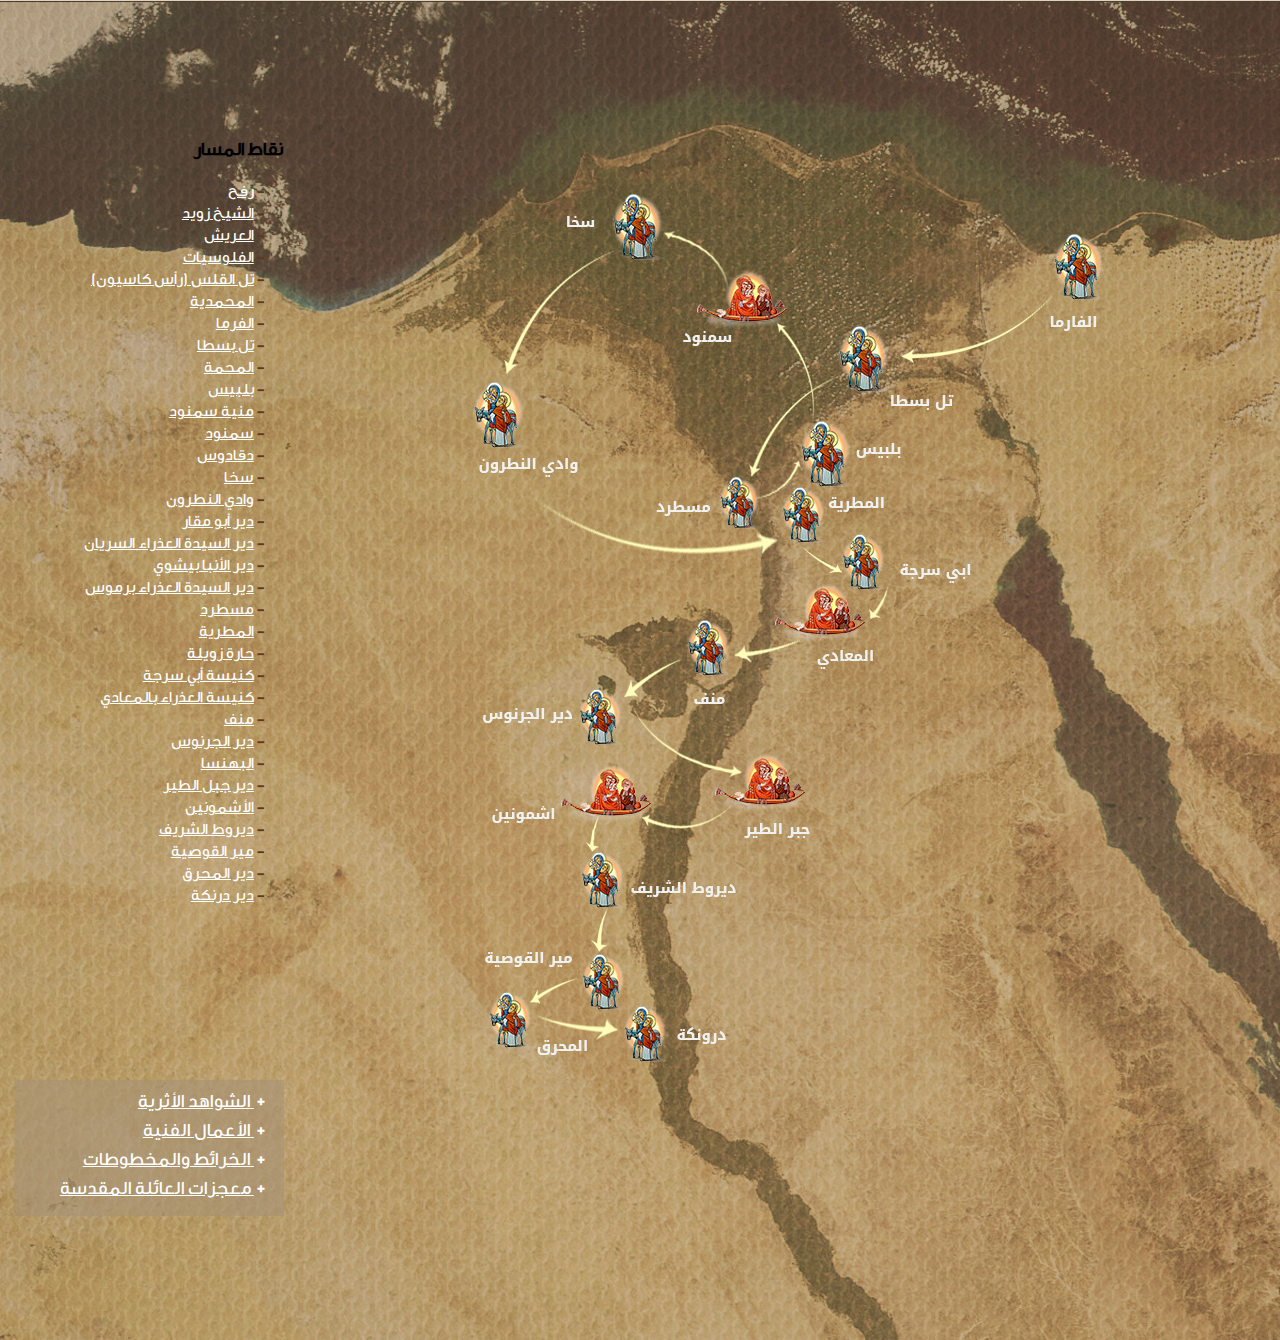
==== commit ff3eecd3: "remove unused css" ====
--- a/index.html
+++ b/index.html
@@ -7,13 +7,7 @@
       name="viewport"
       content="width=device-width, initial-scale=1, user-scalable=no"
     />
-    <meta
-      http-equiv="Content-Security-Policy"
-      content="upgrade-insecure-requests"
-    />
-    <link rel="stylesheet" href="style1.css">
-    <link rel="stylesheet" href="style2.css">
-    <link rel="stylesheet" href="style3.css">
+    <link rel="stylesheet" href="css/style.css" />
     <link
       rel="icon"
       href="https://oldmap.blessedegypt.com/design2/images/iconpopimg.png"
@@ -22,44 +16,34 @@
     <link rel="preconnect" href="https://fonts.googleapis.com" />
     <link
       rel="stylesheet"
-      href="https://stackpath.bootstrapcdn.com/bootstrap/4.3.1/css/bootstrap.min.css"
-      integrity="sha384-ggOyR0iXCbMQv3Xipma34MD+dH/1fQ784/j6cY/iJTQUOhcWr7x9JvoRxT2MZw1T"
-      crossorigin="anonymous"
-    />
-    <link
-      rel="stylesheet"
       href="https://oldmap.blessedegypt.com/css/txx5.css"
     />
-    
+
     <style>
       #second-screen {
         padding-top: 0 !important;
         background: none !important;
       }
-      @media(max-height:720px){
-        section#second-screen{
-          height:720px;
+      @media (max-height: 720px) {
+        section#second-screen {
+          height: 720px;
         }
       }
-      @media (min-width: 769px){
+      @media (min-width: 769px) {
         section#second-screen {
-            height:100vh!important;
-           
+          height: 100vh !important;
         }
       }
 
-
-        @media (max-height: 860px){
-          section#second-screen {
-              height:100vh!important;
-             
-          }
+      @media (max-height: 860px) {
+        section#second-screen {
+          height: 100vh !important;
         }
-        @media(min-width:1030px) and (max-height:1300px){
-          section#second-screen{
-            height:1340px !important;
-          
-          }
+      }
+      @media (min-width: 1030px) and (max-height: 1300px) {
+        section#second-screen {
+          height: 1340px !important;
+        }
       }
       #second-screen .time-line {
         position: absolute;
@@ -68,22 +52,6 @@
       }
     </style>
     <style>
-      ul.languages{
-        margin: 0;
-        padding: 0;
-        position: absolute;
-        left: 15px;
-        top: 0px;
-        list-style: none;
-        display: flex;
-        flex-direction: row;
-        justify-content: space-between;
-        width: 175px;
-        z-index: 1;
-      }
-      .languages li a{
-        color:white !important;
-      }
       .city a {
         color: #fff !important;
       }
@@ -91,19 +59,8 @@
   </head>
   <body>
     <section id="second-screen" style="height: 819px; padding-top: 50px">
-      
       <div>
         <div>
-          <ul class="languages">
-            <li><a href="index.html">ar</a></li>
-            <li><a href="index-en.html">en</a></li>
-            <li><a href="index-es.html">es</a></li>
-            <li><a href="index-fr.html">fr</a></li>
-            <li><a href="index-it.html">it</a></li>
-            <li><a href="index-pt.html">pt</a></li>
-            <li><a href="index-ru.html">ru</a></li>
-            <li><a href="index-de.html">de</a></li>
-          </ul>
           <div class="time-line">
             <div class="time">
               <h3>نقاط المسار</h3>
@@ -487,7 +444,7 @@
                         الشواهد الأثرية
                       </a>
                     </h4>
-                  </div>    
+                  </div>
                 </div>
                 <div class="panel panel-default">
                   <div class="panel-heading" role="tab" id="headingOne2">
@@ -504,7 +461,6 @@
                       </a>
                     </h4>
                   </div>
-                  
                 </div>
                 <div class="panel panel-default">
                   <div class="panel-heading" role="tab" id="headingOne3">
@@ -521,7 +477,6 @@
                       </a>
                     </h4>
                   </div>
-                 
                 </div>
                 <div class="panel panel-default">
                   <div class="panel-heading" role="tab" id="headingOne4">
@@ -539,70 +494,58 @@
           </div>
           <!--    Start Map -->
           <div class="map-overflow" style="direction: ltr">
-            <div class="map-cont" >
-              <img
-                class="map"
-                src="map2.jpg"
-                alt="map"
-              />
+            <div class="map-cont">
+              <img class="map" src="Images/map.jpg" alt="map" />
 
               <div class="layers">
-                <img
-                  class="arrows-layer"
-                  src="arrows2.png"
-                />
-
-                <img
-                  class="points-layer"
-                  src="points2.png"
-                />
-
-                <img
-                  class="names-layer"
-                  src="names2.png"
-                />
+                <img class="arrows-layer" src="Images/arrows.png" />
+
+                <img class="points-layer" src="Images/points.png" />
+
+                <img class="names-layer" src="Images/names.png" />
 
                 <a
                   onclick="showMap('الفرما',29)"
                   class="alink"
-                  style="top: 25px;
-                  right: 60px;"
+                  style="top: 25px; right: 60px"
                   title="الفرما"
                 ></a>
                 <a
-                onclick="showMap('الفرما',29)"
-                style=" 
-                position: absolute;
-                display: block;
-                cursor: pointer;
-                width: 60px;
-                height: 25px;
-                top: 115px;
-                right: 90px;"
-              ></a>
+                  onclick="showMap('الفرما',29)"
+                  style="
+                    position: absolute;
+                    display: block;
+                    cursor: pointer;
+                    width: 60px;
+                    height: 25px;
+                    top: 115px;
+                    right: 90px;
+                  "
+                ></a>
 
                 <a
                   onclick="showMap('تل بسطا',30)"
                   class="alink"
-                  style="top: 120px;right: 275px;"
+                  style="top: 120px; right: 275px"
                   title="تل بسطا"
                 ></a>
-                <a 
-                onclick="showMap('تل بسطا',30)" 
-                style="
-                 position: absolute;
-                  display: block;
-                  cursor: pointer;
-                  width: 65px;
-                  height: 25px;
-                  top: 195px;
-                  right: 245px;"></a>
-    
+                <a
+                  onclick="showMap('تل بسطا',30)"
+                  style="
+                    position: absolute;
+                    display: block;
+                    cursor: pointer;
+                    width: 65px;
+                    height: 25px;
+                    top: 195px;
+                    right: 245px;
+                  "
+                ></a>
+
                 <a
                   onclick="showMap('بلبيس',5)"
                   class="alink"
-                  style="top: 205px;
-                  right: 310px;"
+                  style="top: 205px; right: 310px"
                   title="بلبيس"
                 ></a>
                 <div class="viewIconImg"></div>
@@ -610,50 +553,45 @@
                 <a
                   onclick="showMap('سمنود',9)"
                   class="alink"
-                  style="
-                  top: 60px;
-                  right: 387px;"
+                  style="top: 60px; right: 387px"
                   title="سمنود"
                 ></a>
                 <a
                   onclick="showMap('سمنود',9)"
                   style="
-                  position: absolute;
-                  display: block;
-                  cursor: pointer;
-                  width: 65px;
-                  height: 25px;
-                  top: 130px;
-                  left: 200px;
-                  "
-                ></a>
-                
+                    position: absolute;
+                    display: block;
+                    cursor: pointer;
+                    width: 65px;
+                    height: 25px;
+                    top: 130px;
+                    left: 200px;
+                  "
+                ></a>
+
                 <a
                   onclick="showMap('سخا',8)"
                   class="alink"
-                  style="top: -15px; left: 123px;"
+                  style="top: -15px; left: 123px"
                   title="سخا"
                 ></a>
                 <a
                   onclick="showMap('سخا',8)"
-                  style=" 
-                  position: absolute;
-                  display: block;
-                  cursor: pointer;
-                  width: 60px;
-                  height: 25px;
-                  top: 15px;
-                  left: 79px;"
-                ></a>
-               
+                  style="
+                    position: absolute;
+                    display: block;
+                    cursor: pointer;
+                    width: 60px;
+                    height: 25px;
+                    top: 15px;
+                    left: 79px;
+                  "
+                ></a>
 
                 <a
                   onclick="showMap('وادي النطرون',35)"
                   class="alink"
-                  style="
-                  top: 170px;
-                  left: -15px;
-                  "
+                  style="top: 170px; left: -15px"
                   title="وادي النطرون"
                 ></a>
                 <a
@@ -666,9 +604,8 @@
                     height: 25px;
                     top: 258px;
                     left: 7px;
-                    "
-                ></a>
-                
+                  "
+                ></a>
 
                 <a
                   onclick="showMap('مسطرد',55)"
@@ -679,57 +616,54 @@
                 <a
                   onclick="showMap('مسطرد',55)"
                   class=""
-                  style=" 
-                  position: absolute;
-                  display: block;
-                  cursor: pointer;
-                  top: 303px;
-                  right: 480px;
-                  width: 70px;
-                  height: 25px;"
-                ></a>
-                
+                  style="
+                    position: absolute;
+                    display: block;
+                    cursor: pointer;
+                    top: 303px;
+                    right: 480px;
+                    width: 70px;
+                    height: 25px;
+                  "
+                ></a>
 
                 <a
                   onclick="showMap('المطرية',43)"
                   class="alink"
-                  style="top: 285px;right: 355px; width: 70px; height: 70px"
+                  style="top: 285px; right: 355px; width: 70px; height: 70px"
                   title="المطرية"
                 ></a>
                 <a
                   onclick="showMap('المطرية',43)"
-
-                  style="
-                  position: absolute;
-                  display: block;
-                  cursor: pointer;
-                  width: 70px;
-                  height: 25px;
-                  top: 295px;
-                  right: 310px;
-                  "
-                ></a>
-               
+                  style="
+                    position: absolute;
+                    display: block;
+                    cursor: pointer;
+                    width: 70px;
+                    height: 25px;
+                    top: 295px;
+                    right: 310px;
+                  "
+                ></a>
 
                 <a
                   onclick="showMap('ابي سرجة',43)"
                   class="alink"
-                  style="top: 335px;right: 295px; width: 70px; height: 70px"
+                  style="top: 335px; right: 295px; width: 70px; height: 70px"
                   title="ابي سرجة"
                 ></a>
                 <a
                   onclick="showMap('ابي سرجة',43)"
                   style="
-                  position: absolute;
-                  display: block;
-                  cursor: pointer;
-                  width: 75px;
-                  height: 25px;
-                  top: 365px;
-                  right: 225px;
-                  "
-                ></a>
-                
+                    position: absolute;
+                    display: block;
+                    cursor: pointer;
+                    width: 75px;
+                    height: 25px;
+                    top: 365px;
+                    right: 225px;
+                  "
+                ></a>
 
                 <a
                   onclick="showMap('كنيسة العذراء بالمعادي',45)"
@@ -737,15 +671,13 @@
                   style="top: 385px; right: 315px; width: 90px; height: 90px"
                   title="كنيسة العذراء بالمعادي"
                 ></a>
-                
 
                 <a
                   onclick="showMap('منف',46)"
                   class="alink"
-                  style="top: 425px;left: 195px; width: 90px; height: 90px"
+                  style="top: 425px; left: 195px; width: 90px; height: 90px"
                   title="manf "
                 ></a>
-                
 
                 <a
                   onclick="showMap('دير الجرنوس',48)"
@@ -756,16 +688,15 @@
                 <a
                   onclick="showMap('دير الجرنوس',48)"
                   style="
-                  position: absolute;
-                  display: block;
-                  cursor: pointer;
-                  width: 90px;
-                  height: 25px;
-                  top: 510px;
-                  left: 10px;"
-
-                ></a>
-               
+                    position: absolute;
+                    display: block;
+                    cursor: pointer;
+                    width: 90px;
+                    height: 25px;
+                    top: 510px;
+                    left: 10px;
+                  "
+                ></a>
 
                 <a
                   onclick="showMap('دير جبل الطير',49)"
@@ -773,7 +704,7 @@
                   style="top: 555px; left: 255px; width: 90px; height: 90px"
                   title="دير جبل الطير"
                 ></a>
-               
+
                 <a
                   onclick="showMap('الأشمونين',50)"
                   class="alink"
@@ -783,16 +714,15 @@
                 <a
                   onclick="showMap('الأشمونين',50)"
                   style="
-                  position: absolute;
-                  display: block;
-                  cursor: pointer;
-                  width: 90px;
-                  height: 25px;
-                  top: 605px;
-                  left: 10px;"
-
-                ></a>
-               
+                    position: absolute;
+                    display: block;
+                    cursor: pointer;
+                    width: 90px;
+                    height: 25px;
+                    top: 605px;
+                    left: 10px;
+                  "
+                ></a>
 
                 <a
                   onclick="showMap('ديروط الشريف',51)"
@@ -802,17 +732,16 @@
                 ></a>
                 <a
                   onclick="showMap('ديروط الشريف',51)"
-
-                  style="
-                  position: absolute;
-                  display: block;
-                  cursor: pointer;
-                  width: 105px;
-                  height: 25px;
-                  bottom: 160px;
-                  left: 160px; "
-                ></a>
-
+                  style="
+                    position: absolute;
+                    display: block;
+                    cursor: pointer;
+                    width: 105px;
+                    height: 25px;
+                    bottom: 160px;
+                    left: 160px;
+                  "
+                ></a>
 
                 <a
                   onclick="showMap('مير القوصية',52)"
@@ -822,15 +751,16 @@
                 ></a>
                 <a
                   onclick="showMap('مير القوصية',52)"
-                  style="position: absolute;
-                  display: block;
-                  cursor: pointer;
-                  width: 90px;
-                  height: 25px;
-                  bottom: 90px;
-                  left: 10px; "
-                ></a>
-      
+                  style="
+                    position: absolute;
+                    display: block;
+                    cursor: pointer;
+                    width: 90px;
+                    height: 25px;
+                    bottom: 90px;
+                    left: 10px;
+                  "
+                ></a>
 
                 <a
                   onclick="showMap('دير المحرق',7)"
@@ -840,15 +770,16 @@
                 ></a>
                 <a
                   onclick="showMap('دير المحرق',7)"
-                  style="position: absolute;
-                  display: block;
-                  cursor: pointer;
-                  width: 90px;
-                  height: 25px;
-                  bottom: 0px;
-                  left: 50px;"
-                ></a>
-                
+                  style="
+                    position: absolute;
+                    display: block;
+                    cursor: pointer;
+                    width: 90px;
+                    height: 25px;
+                    bottom: 0px;
+                    left: 50px;
+                  "
+                ></a>
 
                 <a
                   onclick="showMap('دير درنكة',12)"
@@ -858,16 +789,16 @@
                 ></a>
                 <a
                   onclick="showMap('دير درنكة',12)"
-                  style="position: absolute;
-                  display: block;
-                  cursor: pointer;
-                  width: 70px;
-                  height: 25px;
-                  bottom: 15px;
-                  left: 195px;
-                  "
-                ></a>
-               
+                  style="
+                    position: absolute;
+                    display: block;
+                    cursor: pointer;
+                    width: 70px;
+                    height: 25px;
+                    bottom: 15px;
+                    left: 195px;
+                  "
+                ></a>
               </div>
             </div>
           </div>
--- a/css/style.css
+++ b/css/style.css
@@ -0,0 +1,454 @@
+@font-face {
+  font-family: "GE Dinar One";
+  src: url("../fonts/GEDinarOne-Medium.woff2") format("woff2"),
+    url("../fonts/GEDinarOne-Medium.woff") format("woff");
+  font-weight: 500;
+  font-style: normal;
+  font-display: swap;
+}
+* {
+  font-family: "GE Dinar One" !important;
+}
+body {
+  margin: 0;
+  padding: 0;
+  overflow-x: hidden;
+}
+*,
+::after,
+::before {
+  box-sizing: border-box;
+}
+.layers h4 {
+  margin: 0;
+}
+
+.panel-body li a,
+h4.panel-title {
+  font-family: "Raleway";
+}
+
+h4.panel-title {
+  margin-bottom: 5px;
+}
+
+td.city {
+  padding-left: 18px;
+}
+
+::-webkit-scrollbar {
+  width: 10px;
+}
+
+::-webkit-scrollbar-thumb {
+  background: #544435;
+}
+
+::-webkit-scrollbar-track {
+  background: #d4c6b8;
+}
+
+div#accordion,
+.time-line .time,
+h4.return {
+  text-align: right !important;
+}
+
+tr {
+  display: flex;
+  flex-direction: row-reverse;
+}
+
+td.city {
+  padding-right: 18px;
+  padding-left: 0px;
+}
+@media (min-width: 768px){
+  td.city:after {
+      color: #603720;
+      width: 150px;
+      height: 150px;
+      content: " - ";
+      font-weight: 900;
+      font-family: "GE Dinar One";
+  }
+}
+
+.time-line .separator {
+  width: 100%;
+}
+
+table {
+  width: 100%;
+}
+
+.time-line .layers {
+  width: 100%;
+  background-color: #a7927599;
+  padding: 10px 4px 10px 20px;
+  margin-top: 20px;
+}
+
+.viewIconImg {
+  margin-top: -75px;
+  margin-left: 68px;
+}
+
+@media (min-width: 768px) {
+  section#second-screen {
+    height: 1338px !important;
+    background-position: 24% 20%;
+  }
+
+  .time-line {
+    width: 21% !important;
+  }
+}
+
+@media (min-width: 768px) {
+  section#second-screen {
+    height: 1338px !important;
+    background-position: 24% 20%;
+  }
+
+  .time-line {
+    width: 21% !important;
+  }
+
+  section#second-screen {
+    height: 1381px !important;
+  }
+
+  section#second-screen {
+    height: 1693px !important;
+    overflow-x: hidden;
+    padding-top: 50px;
+  }
+}
+
+.time-line {
+  z-index: 9999999999999999;
+}
+@media (min-width: 1280px) and (min-height: 800px) {
+  section#second-screen {
+    background-position: 27% 20%;
+  }
+}
+
+h4.panel-title a {
+  /* color: #fff!important; */
+  text-shadow: none !important;
+  font-size: 19px;
+  color: #fff !important;
+  font-weight: 500;
+}
+
+h4.panel-title:after {
+  content: "+";
+  position: relative;
+  top: -2px;
+  color: #fff !important;
+
+  margin-left: 3px;
+}
+
+div#accordion {
+  padding-right: 15px;
+}
+
+.time-line .time {
+  height: 940px !important;
+  overflow: auto !important;
+}
+.time-line .layers {
+  max-height: 500px !important;
+  overflow: auto !important;
+}
+.time-line td:not(.city) {
+  display: none;
+}
+
+ul.languages {
+  margin: 0;
+  padding: 0;
+  position: absolute;
+  left: 15px;
+  top: 0px;
+  list-style: none;
+  display: flex;
+  flex-direction: row;
+  justify-content: space-between;
+  width: 175px;
+  z-index: 1;
+}
+.languages li a {
+  color: white !important;
+}
+@media (max-width: 769px) {
+  nav.navbar.navbar-expand-lg.navbar-light.bg-light {
+    padding-bottom: 25px;
+    padding-top: 25px;
+  }
+}
+.map-cont {
+  aspect-ratio: 16/9;
+  width: 1920px;
+  max-height: 1300px;
+  position: relative;
+}
+
+.map-cont .map {
+  position: absolute;
+  left: 0;
+  right: 0;
+  opacity: 0.7;
+}
+
+.map-cont .layers {
+  position: absolute;
+  top: 194px;
+  left: 472px;
+  width: 727px;
+  height: 868px;
+  z-index: 33;
+}
+
+.map-cont .layers img {
+  position: absolute;
+}
+
+.arrows-layer {
+  left: 0px;
+  top: 0px;
+  -webkit-animation: vibrate-1 2s linear infinite both;
+  animation: vibrate-1 2s linear infinite both;
+}
+
+.points-layer {
+  left: 0px;
+  top: 0px;
+}
+
+.names-layer {
+  top: 0px;
+  left: 0;
+}
+
+.alink {
+  width: 100px;
+  height: 100px;
+  position: absolute;
+  border-radius: 50%;
+  /* background: rgba(0, 0, 0, 0.5);*/
+  display: block;
+  cursor: pointer;
+  border: 1px solid transparent;
+  transition: all 0.45s ease-in-out;
+}
+
+span.alink:hover {
+  background-image: url("https://blessedegypt.com/map/images/h2.png");
+  background-repeat: no-repeat;
+  background-position: center;
+}
+
+.alink:hover {
+  box-shadow: 0 0 10px 10px rgba(255, 255, 255 0.1);
+
+  background: radial-gradient(#fff, rgba(255, 255, 255 0.1));
+
+  filter: contrast(200%);
+}
+
+.alink:before {
+  content: "";
+  position: absolute;
+  top: 0;
+  left: 0;
+  width: 100%;
+  height: 100%;
+  transition: all 0.45s ease-in-out;
+}
+
+.alink:hover:before {
+  background: url("https://blessedegypt.com/map/images/h2.png") no-repeat center;
+  background-size: 50%;
+  background-position: 25% 25%;
+  opacity: 0.34;
+}
+
+.map-overflow {
+  width: 100vw;
+  height: 100vh;
+  background: #826b44;
+}
+@media (min-width: 1000px) and (max-height: 1300px) {
+  .map-overflow {
+    height: 1445px;
+  }
+}
+@media (min-width: 1025px) and (max-height: 1300px) {
+  .map-overflow {
+    height: 1350px;
+  }
+}
+/* Hide scrollbar for Chrome, Safari and Opera */
+.map-overflow::-webkit-scrollbar {
+  display: none;
+}
+
+/* Hide scrollbar for IE, Edge and Firefox */
+.map-overflow {
+  -ms-overflow-style: none;
+  /* IE and Edge */
+  scrollbar-width: none;
+  /* Firefox */
+}
+
+.map-overflow:before {
+  content: "";
+  width: 100vw;
+  height: 100vh;
+  position: absolute;
+  top: 0;
+  left: 0;
+  background: url("https://oldmap.blessedegypt.com/images/secondsec.jpg")
+    no-repeat;
+  background-size: cover;
+  filter: blur(50px);
+}
+@media (max-width: 300px) {
+  .map-cont {
+    width: 300px;
+    transform: scale(0.45) translateY(-105px) translateX(-220%);
+  }
+}
+@media (min-width: 360px) {
+  .map-cont {
+    transform: scale(0.638) translateY(-307px) translateX(-53%);
+  }
+}
+
+@media (min-width: 360px) and (max-height: 896px) {
+  .map-cont {
+    transform: scale(0.623) translateY(-327px) translateX(-55%);
+  }
+}
+
+@media (min-width: 360px) and (max-height: 796px) {
+  .map-cont {
+    transform: scale(0.55) translateY(-450px) translateX(-65%);
+  }
+}
+
+@media (min-width: 450px) {
+  .map-cont {
+    transform: scale(0.7) translateY(-315px) translateX(-44%);
+  }
+}
+
+@media (min-width: 550px) {
+  .map-cont {
+    transform: scale(0.8) translateY(-60px) translateX(-34%);
+  }
+}
+
+@media (min-width: 695px) {
+  .map-cont {
+    transform: scale(1.1) translateY(22px) translateX(-17%);
+  }
+}
+
+@media (min-width: 825px) {
+  .map-cont {
+    transform: scale(1.1) translateY(14px) translateX(-15%);
+  }
+}
+@media (min-width: 1025px) {
+  .map-cont {
+    transform: scale(1) translateY(0px) translateX(-7%);
+  }
+}
+@media (min-width: 1275px) {
+  .map-cont {
+    transform: scale(1) translateY(0px) translateX(0%);
+  }
+}
+@media (min-width: 1720px) {
+  .map-cont {
+    transform: scale(1.3) translateY(65px) translateX(10%);
+  }
+}
+@media (min-width: 1920px) {
+  .map-cont {
+    transform: scale(1.7) translateY(155px) translateX(20%);
+  }
+}
+.vibrate-1 {
+  -webkit-animation: vibrate-1 2s linear infinite both;
+  animation: vibrate-1 2s linear infinite both;
+}
+
+@-webkit-keyframes vibrate-1 {
+  0% {
+    -webkit-transform: translate(0);
+    transform: translate(0);
+  }
+
+  20% {
+    -webkit-transform: translate(-2px, 2px);
+    transform: translate(-2px, 2px);
+  }
+
+  40% {
+    -webkit-transform: translate(-2px, -2px);
+    transform: translate(-2px, -2px);
+  }
+
+  60% {
+    -webkit-transform: translate(2px, 2px);
+    transform: translate(2px, 2px);
+  }
+
+  80% {
+    -webkit-transform: translate(2px, -2px);
+    transform: translate(2px, -2px);
+  }
+
+  100% {
+    -webkit-transform: translate(0);
+    transform: translate(0);
+  }
+}
+
+@keyframes vibrate-1 {
+  0% {
+    -webkit-transform: translate(0);
+    transform: translate(0);
+  }
+
+  20% {
+    -webkit-transform: translate(-2px, 2px);
+    transform: translate(-2px, 2px);
+  }
+
+  40% {
+    -webkit-transform: translate(-2px, -2px);
+    transform: translate(-2px, -2px);
+  }
+
+  60% {
+    -webkit-transform: translate(2px, 2px);
+    transform: translate(2px, 2px);
+  }
+
+  80% {
+    -webkit-transform: translate(2px, -2px);
+    transform: translate(2px, -2px);
+  }
+
+  100% {
+    -webkit-transform: translate(0);
+    transform: translate(0);
+  }
+}
